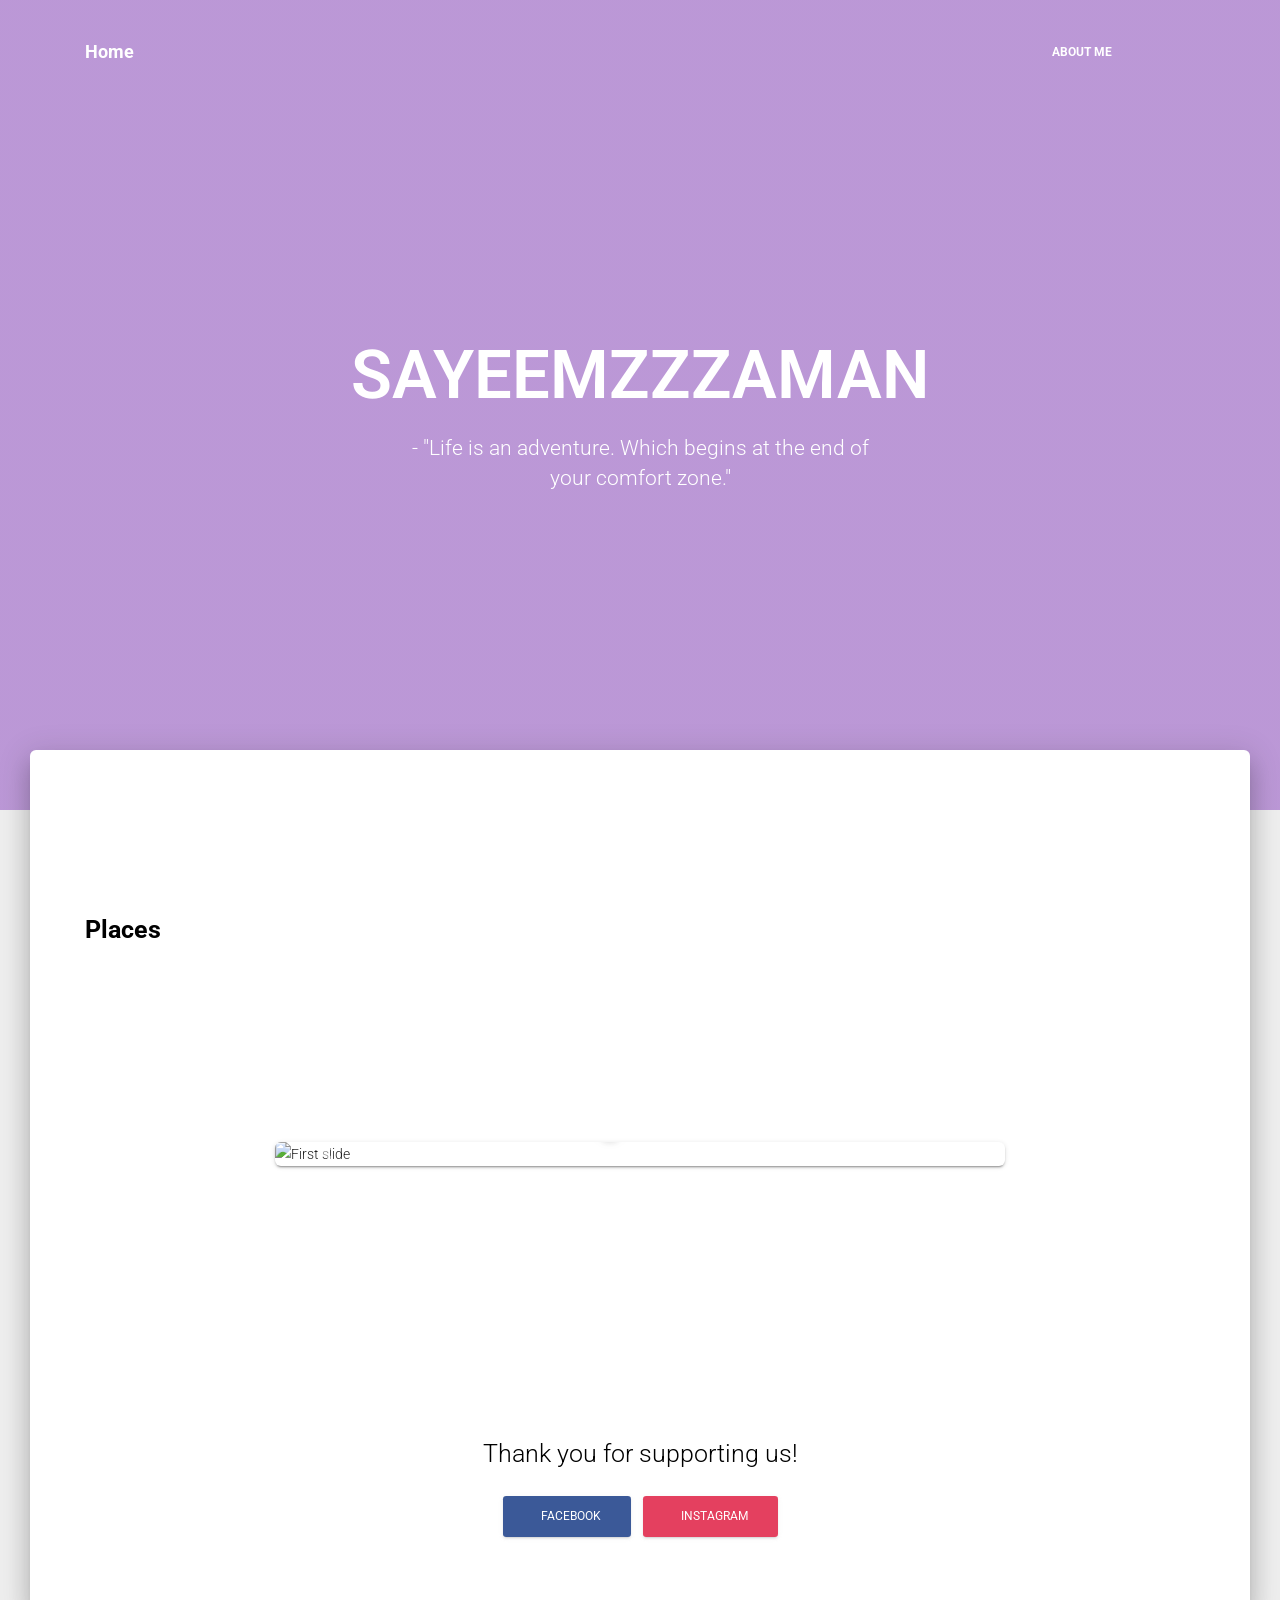
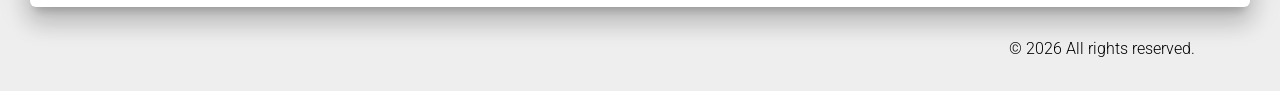
==== index.html @ ba079515 "Update index.html" ====
<!DOCTYPE html>
<html lang="en">

<head>
  <meta charset="utf-8" />
  <link rel="apple-touch-icon" sizes="76x76" href="./assets/img/apple-icon.png">
  <link rel="icon" type="image/png" href="./assets/img/favicon.png">
  <meta http-equiv="X-UA-Compatible" content="IE=edge,chrome=1" />
  <title>
    Home
  </title>
  <meta content='width=device-width, initial-scale=1.0, shrink-to-fit=no' name='viewport' />
  <!--     Fonts and icons     -->
  <link rel="stylesheet" type="text/css" href="https://fonts.googleapis.com/css?family=Roboto:300,400,500,700|Roboto+Slab:400,700|Material+Icons" />
  <link rel="stylesheet" href="https://maxcdn.bootstrapcdn.com/font-awesome/latest/css/font-awesome.min.css">
  <!-- CSS Files -->
  <link href="./assets/css/material-kit.css?v=2.0.7" rel="stylesheet" />
  
</head>

<body class="index-page sidebar-collapse">
  <nav class="navbar navbar-transparent navbar-color-on-scroll fixed-top navbar-expand-lg" color-on-scroll="100" id="sectionsNav">
    <div class="container">
      <div class="navbar-translate">
        <a class="navbar-brand" href="index.html">
          Home </a>
        <button class="navbar-toggler" type="button" data-toggle="collapse" aria-expanded="false" aria-label="Toggle navigation">
          <span class="sr-only">Toggle navigation</span>
          <span class="navbar-toggler-icon"></span>
          <span class="navbar-toggler-icon"></span>
          <span class="navbar-toggler-icon"></span>
        </button>
      </div>
      <div class="collapse navbar-collapse">
        <ul class="navbar-nav ml-auto">
         <!--  <li class="dropdown nav-item">
            <a href="#" class="dropdown-toggle nav-link" data-toggle="dropdown">
              <i class="material-icons">apps</i> Components
            </a>
            <div class="dropdown-menu dropdown-with-icons">
              <a href="./index.html" class="dropdown-item">
                <i class="material-icons">layers</i> All Components
              </a>
              <a href="https://demos.creative-tim.com/material-kit/docs/2.0/getting-started/introduction.html" class="dropdown-item">
                <i class="material-icons">content_paste</i> Documentation
              </a>
            </div>
          </li> -->
          <!-- <li class="nav-item">
            <a class="nav-link" href="javascript:void(0)" onclick="scrollToDownload()">
              <i class="material-icons">cloud_download</i> Download
            </a>
          </li> -->
          <li class="nav-item">
            <a class="nav-link" href="examples/profile-page.html" target="_blank">
              <b> About Me </b>
            </a>
          </li>
          <!-- <li class="nav-item">
            <a class="nav-link" rel="tooltip" title="" data-placement="bottom" href="https://twitter.com/CreativeTim" target="_blank" data-original-title="Follow us on Twitter" rel="nofollow">
              <i class="fa fa-twitter"></i>
            </a> -->
          </li>
          <li class="nav-item">
            <a class="nav-link" rel="tooltip" title="" data-placement="bottom" href="https://www.facebook.com/sayeem.zaman.0" target="_blank" data-original-title="Follow me on Facebook" rel="nofollow">
              <i class="fa fa-facebook-square"></i>
            </a>
          </li>
          <li class="nav-item">
            <a class="nav-link" rel="tooltip" title="" data-placement="bottom" href="https://www.instagram.com/sayeemzzzaman" target="_blank" data-original-title="Follow me on Instagram" rel="nofollow">
              <i class="fa fa-instagram"></i>
            </a>
          </li>
        </ul>
      </div>
    </div>
  </nav>
  <div class="page-header header-filter clear-filter purple-filter" data-parallax="true" style="background-image: url('https://i.ibb.co/y619dmL/019.jpg');">
    <div class="container">
      <div class="row">
        <div class="col-md-8 ml-auto mr-auto">
          <div class="brand">
            <h1>SAYEEMZZZAMAN</h1>
            <h3> - "Life is an adventure. Which begins at the end of your comfort zone."</h3>
          </div>
        </div>
      </div>
    </div>
  </div>
  <div class="main main-raised">
    <div class="section section-basic">
      <div class="container">
        <div class="title">
          
        </div>

                
        <div class="title">
          <h3><b>Places</b></h3>
        </div>
      </div>
    </div>
    <!--         carousel  -->
    <div class="section" id="carousel">
      <div class="container">
        <div class="row">
          <div class="col-md-8 mr-auto ml-auto">
            <!-- Carousel Card -->
            <div class="card card-raised card-carousel">
              <div id="carouselExampleIndicators" class="carousel slide" data-ride="carousel" data-interval="3000">
                <ol class="carousel-indicators">
                  <li data-target="#carouselExampleIndicators" data-slide-to="0" class="active"></li>
                  <li data-target="#carouselExampleIndicators" data-slide-to="1"></li>
                  <li data-target="#carouselExampleIndicators" data-slide-to="2"></li>
                </ol>
                <div class="carousel-inner">
                  <div class="carousel-item active">
                    <img class="d-block w-100" src="https://i.ibb.co/JF6pCpk/056.jpg" alt="First slide">
                    <div class="carousel-caption d-none d-md-block">
                      <h4>
                        <i class="material-icons">location_on</i>
                        Supreme Court, Bangladesh
                      </h4>
                    </div>
                  </div>
                  <div class="carousel-item">
                    <img class="d-block w-100" src="https://i.ibb.co/gF85cWD/037.jpg" alt="Second slide">
                    <div class="carousel-caption d-none d-md-block">
                      <h4>
                        <i class="material-icons">location_on</i>
                        Ramna Park, Bangladesh
                      </h4>
                    </div>
                  </div>
                  <div class="carousel-item">
                    <img class="d-block w-100" src="https://i.ibb.co/FB3Gm3C/006.jpg" alt="Third slide">
                    <div class="carousel-caption d-none d-md-block">
                      <h4>
                        <i class="material-icons">location_on</i>
                        Hatir Jheel, Bangladesh
                      </h4>
                    </div>
                  </div>
                </div>
                <a class="carousel-control-prev" href="#carouselExampleIndicators" role="button" data-slide="prev">
                  <i class="material-icons">keyboard_arrow_left</i>
                  <span class="sr-only">Previous</span>
                </a>
                <a class="carousel-control-next" href="#carouselExampleIndicators" role="button" data-slide="next">
                  <i class="material-icons">keyboard_arrow_right</i>
                  <span class="sr-only">Next</span>
                </a>
              </div>
            </div>
            <!-- End Carousel Card -->
          </div>
        </div>
      </div>
    </div>
    <!--         end carousel -->
    
    <div class="section section-download" id="downloadSection">
      
        <div class="sharing-area text-center">
          <div class="row justify-content-center">
            <h3>Thank you for supporting us!</h3>
          </div>
          <!-- <a id="twitter" class="btn btn-raised btn-twitter" href="https://twitter.com/CreativeTim" rel="nofollow">
            <i class="fa fa-twitter"></i>
            Tweet
          </a> -->
          <a id="facebook" class="btn btn-raised btn-facebook" href="https://www.facebook.com/sayeemzzzaman" rel="nofollow">
            <i class="fa fa-facebook-square"></i>
            Facebook
          </a>
          <a id="instagram" class="btn btn-raised btn-instagram" href="https://www.instagram.com/sayeemzzzaman" rel="nofollow">
            <i class="fa fa-instagram"></i>
            Instagram
          </a>
          <!-- a id="github" href="https://github.com/creativetimofficial/material-kit" target="_blank" class="btn btn-raised btn-github" rel="nofollow">
            <i class="fa fa-github"></i>
            Star
          </a> -->
        </div>
      </div>
    </div>
  </div>

  <footer class="footer" data-background-color="black">
    <div class="container">
      
      <div class="copyright float-right">
        &copy;
        <script>
          document.write(new Date().getFullYear())
        </script> All rights reserved.
      </div>
    </div>
  </footer>
  <!--   Core JS Files   -->
  <script src="./assets/js/core/jquery.min.js" type="text/javascript"></script>
  <script src="./assets/js/core/popper.min.js" type="text/javascript"></script>
  <script src="./assets/js/core/bootstrap-material-design.min.js" type="text/javascript"></script>
  <script src="./assets/js/plugins/moment.min.js"></script>
  <!--	Plugin for the Datepicker, full documentation here: https://github.com/Eonasdan/bootstrap-datetimepicker -->
  <script src="./assets/js/plugins/bootstrap-datetimepicker.js" type="text/javascript"></script>
  <!--  Plugin for the Sliders, full documentation here: http://refreshless.com/nouislider/ -->
  <script src="./assets/js/plugins/nouislider.min.js" type="text/javascript"></script>
  <!--  Google Maps Plugin    -->
  <!-- Control Center for Material Kit: parallax effects, scripts for the example pages etc -->
  <script src="./assets/js/material-kit.js?v=2.0.7" type="text/javascript"></script>
  <script>
    $(document).ready(function() {
      //init DateTimePickers
      materialKit.initFormExtendedDatetimepickers();

      // Sliders Init
      materialKit.initSliders();
    });


    function scrollToDownload() {
      if ($('.section-download').length != 0) {
        $("html, body").animate({
          scrollTop: $('.section-download').offset().top
        }, 1000);
      }
    }
  </script>
</body>

</html>
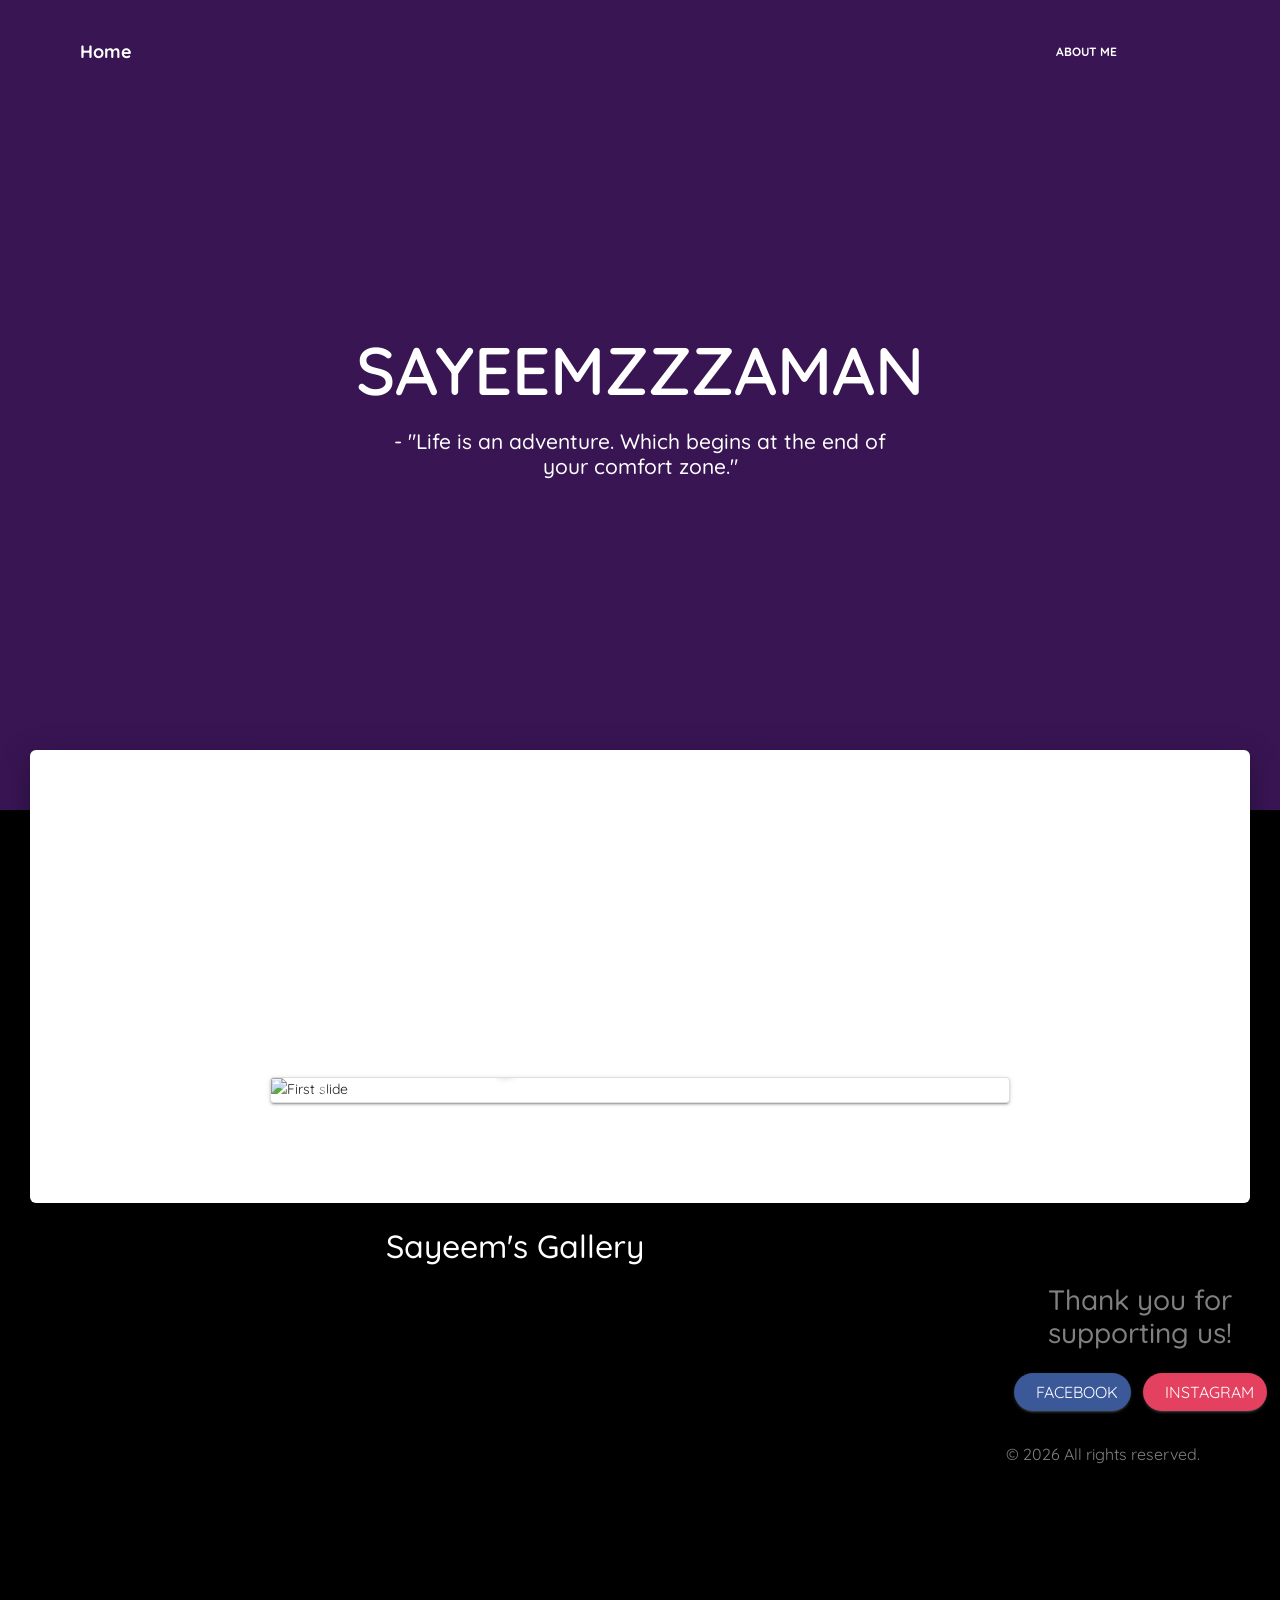
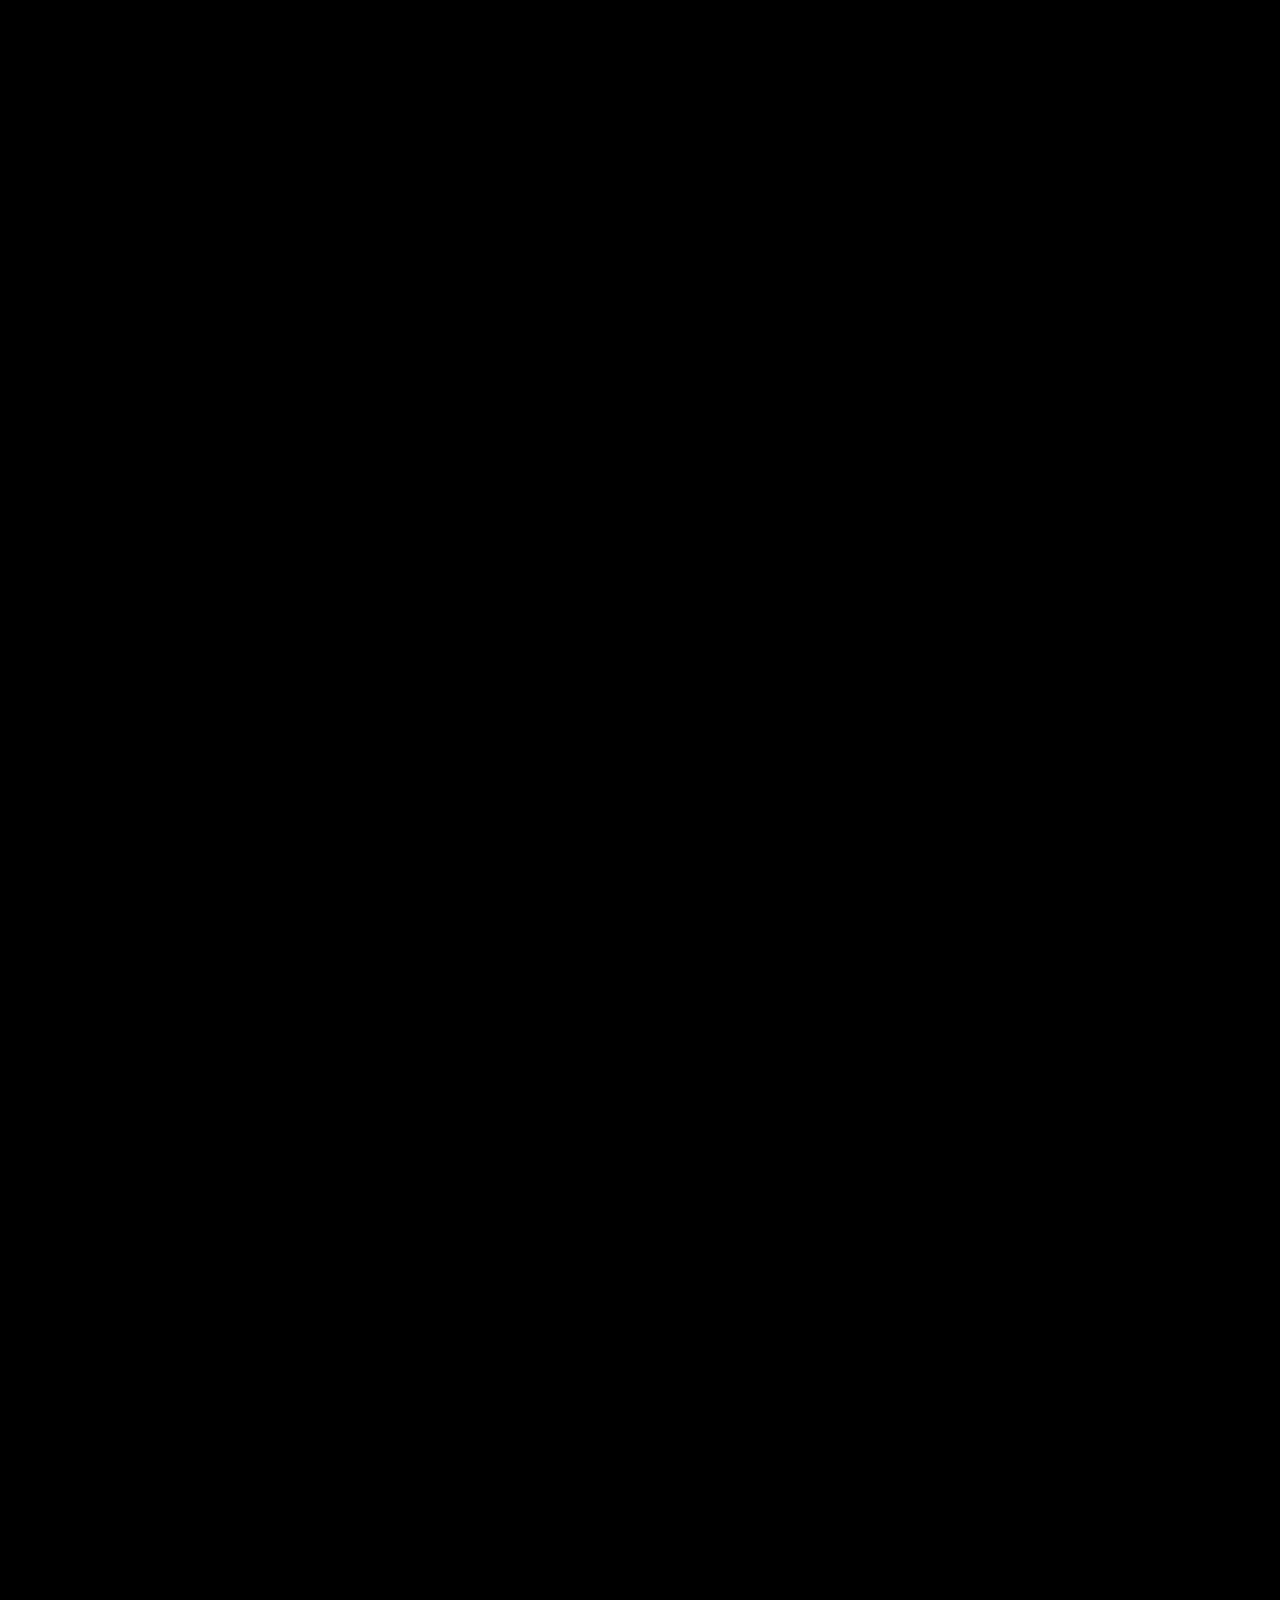
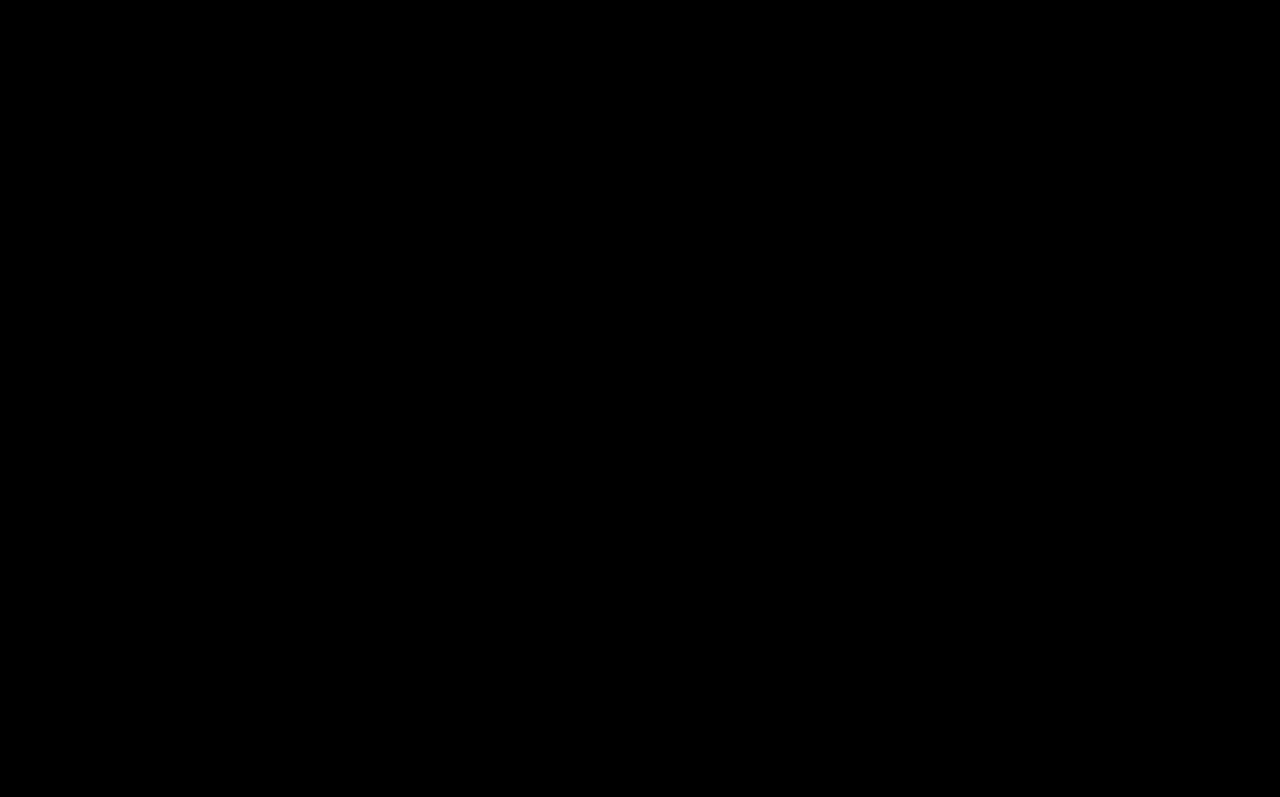
==== commit 84a4d222: "Sayeem's Gallery" ====
--- a/index.html
+++ b/index.html
@@ -16,6 +16,23 @@
   <link rel="stylesheet" href="https://maxcdn.bootstrapcdn.com/font-awesome/latest/css/font-awesome.min.css">
   <!-- CSS Files -->
   <link href="./assets/css/material-kit.css?v=2.0.7" rel="stylesheet" />
+  <link href="https://fonts.googleapis.com/css?family=Quicksand:300,400,500,700,900" rel="stylesheet">
+    <link rel="stylesheet" href="fonts/icomoon/style.css">
+
+    <link rel="stylesheet" href="css/bootstrap.min.css">
+    <link rel="stylesheet" href="css/magnific-popup.css">
+    <link rel="stylesheet" href="css/jquery-ui.css">
+    <link rel="stylesheet" href="css/owl.carousel.min.css">
+    <link rel="stylesheet" href="css/owl.theme.default.min.css">
+
+    <link rel="stylesheet" href="css/bootstrap-datepicker.css">
+
+    <link rel="stylesheet" href="fonts/flaticon/font/flaticon.css">
+
+    <link rel="stylesheet" href="css/aos.css">
+    <link rel="stylesheet" href="css/fancybox.min.css">
+
+    <link rel="stylesheet" href="css/style.css">
   
 </head>
 
@@ -95,12 +112,31 @@
           
         </div>
 
-                
-        <div class="title">
-          <h3><b>Places</b></h3>
-        </div>
       </div>
     </div>
+
+    
+
+  
+    
+
+
+          <!-- <div class="best" >
+
+            <a href="025.jpg">
+                <img class="best one" src="https://i.ibb.co/sbzQHrM/025.jpg" id="b1">
+            </a>
+                <img class="best two" src="https://i.ibb.co/Cn8xm8D/006.jpg" id="b2">
+                <img class="best one" src="https://i.ibb.co/NVsxfZY/022.jpg" id="b3">
+                <img class="best three" src="https://i.ibb.co/9Zf4VdP/102.jpg" id="b4">
+                <img class="best four" src="https://i.ibb.co/JF6pCpk/056.jpg" id="b5">
+                <img class="best five" src="https://i.ibb.co/P1JXhvL/057.jpg" id="b6">
+
+          </div> -->
+
+
+
+
     <!--         carousel  -->
     <div class="section" id="carousel">
       <div class="container">
@@ -113,28 +149,35 @@
                   <li data-target="#carouselExampleIndicators" data-slide-to="0" class="active"></li>
                   <li data-target="#carouselExampleIndicators" data-slide-to="1"></li>
                   <li data-target="#carouselExampleIndicators" data-slide-to="2"></li>
+                  <li data-target="#carouselExampleIndicators" data-slide-to="3"></li>
+                  <li data-target="#carouselExampleIndicators" data-slide-to="4"></li>
+                  <li data-target="#carouselExampleIndicators" data-slide-to="5"></li>
+                  <li data-target="#carouselExampleIndicators" data-slide-to="6"></li>
+                  <li data-target="#carouselExampleIndicators" data-slide-to="7"></li>
+                  <li data-target="#carouselExampleIndicators" data-slide-to="8"></li>
+                  <li data-target="#carouselExampleIndicators" data-slide-to="9"></li>
                 </ol>
                 <div class="carousel-inner">
                   <div class="carousel-item active">
-                    <img class="d-block w-100" src="https://i.ibb.co/JF6pCpk/056.jpg" alt="First slide">
-                    <div class="carousel-caption d-none d-md-block">
-                      <h4>
-                        <i class="material-icons">location_on</i>
-                        Supreme Court, Bangladesh
+                    <img class="d-block w-100" src="images/12.jpg" alt="First slide">
+                    <div class="carousel-caption d-none d-md-block">
+                      <h4>
+                        <i class="material-icons">location_on</i>
+                        Ramna Park, Bangladesh
                       </h4>
                     </div>
                   </div>
                   <div class="carousel-item">
-                    <img class="d-block w-100" src="https://i.ibb.co/gF85cWD/037.jpg" alt="Second slide">
-                    <div class="carousel-caption d-none d-md-block">
-                      <h4>
-                        <i class="material-icons">location_on</i>
-                        Ramna Park, Bangladesh
+                    <img class="d-block w-100" src="images/6.jpg" alt="Second slide">
+                    <div class="carousel-caption d-none d-md-block">
+                      <h4>
+                        <i class="material-icons">location_on</i>
+                        Supreme Court, Bangladesh
                       </h4>
                     </div>
                   </div>
                   <div class="carousel-item">
-                    <img class="d-block w-100" src="https://i.ibb.co/FB3Gm3C/006.jpg" alt="Third slide">
+                    <img class="d-block w-100" src="images/19.jpg" alt="Third slide">
                     <div class="carousel-caption d-none d-md-block">
                       <h4>
                         <i class="material-icons">location_on</i>
@@ -142,7 +185,64 @@
                       </h4>
                     </div>
                   </div>
+
+                  <div class="carousel-item">
+                    <img class="d-block w-100" src="images/20.jpg" alt="four slide">
+                    <div class="carousel-caption d-none d-md-block">
+                      <h4>
+                        <i class="material-icons">location_on</i>
+                        Bandarban, Bangladesh
+                      </h4>
+                    </div>
+                 </div>
+
+                    <div class="carousel-item">
+                    <img class="d-block w-100" src="images/21.jpg" alt="five slide">
+                      <div class="carousel-caption d-none d-md-block">
+                      <h4>
+                        <i class="material-icons">location_on</i>
+                        Murapara Manor House, Bangladesh
+                      </h4>
+                      </div>
+
+                    </div>
+
+                    <div class="carousel-item">
+                    <img class="d-block w-100" src="images/22.jpg" alt="six slide">
+                    <div class="carousel-caption d-none d-md-block">
+                      <h4>
+                        <i class="material-icons">location_on</i>
+                        Rupganj, Bangladesh
+                      </h4>
+                    </div>
+                    </div>
+
+                    <div class="carousel-item">
+                    <img class="d-block w-100" src="images/23.jpg" alt="seven slide">
+                    <div class="carousel-caption d-none d-md-block">
+                      <h4>
+                        <i class="material-icons">location_on</i>
+                        Amulia Model Town, Bangladesh
+                      </h4>
+                    </div>
+                  </div>
+
+                    <div class="carousel-item">
+                    <img class="d-block w-100" src="images/24.jpg" alt="eight slide">
+                    <div class="carousel-caption d-none d-md-block">
+                      
+                    </div>
+                  </div>
+
+                    <div class="carousel-item">
+                    <img class="d-block w-100" src="images/25.jpg" alt="nine slide">
+                    <div class="carousel-caption d-none d-md-block">
+                      
+                    </div>
+                  </div>
+
                 </div>
+
                 <a class="carousel-control-prev" href="#carouselExampleIndicators" role="button" data-slide="prev">
                   <i class="material-icons">keyboard_arrow_left</i>
                   <span class="sr-only">Previous</span>
@@ -158,9 +258,195 @@
         </div>
       </div>
     </div>
+
+      <main class="main-content">
+    <div class="container-fluid photos">
+
+      <div class="row pt-4 mb-5 text-center">
+        <div class="col-12">
+          <h2 class="text-white mb-4">Sayeem's Gallery</h2>
+        </div>
+      </div>
+
+      <div class="row align-items-stretch">
+        
+        <div class="col-6 col-md-6 col-lg-3" data-aos="fade-up">
+          <a href="images/1.jpg" class="d-block photo-item" data-fancybox="gallery">
+            <img src="images/1.jpg" alt="Image" class="img-fluid">
+            <div class="photo-text-more">
+              <span class="icon icon-search"></span>
+            </div>
+          </a>
+        </div>
+        <div class="col-6 col-md-6 col-lg-6" data-aos="fade-up" data-aos-delay="100">
+          <a href="images/2.jpg" class="d-block photo-item" data-fancybox="gallery">
+            <img src="images/2.jpg" alt="Image" class="img-fluid">
+            <div class="photo-text-more">
+              <span class="icon icon-search"></span>
+            </div>
+          </a>
+        </div>
+        <div class="col-6 col-md-6 col-lg-3" data-aos="fade-up" data-aos-delay="200">
+          <a href="images/3.jpg" class="d-block photo-item" data-fancybox="gallery">
+            <img src="images/3.jpg" alt="Image" class="img-fluid">
+            <div class="photo-text-more">
+              <span class="icon icon-search"></span>
+            </div>
+          </a>
+        </div>
+
+        <div class="col-6 col-md-6 col-lg-8" data-aos="fade-up">
+          <a href="images/4.jpg" class="d-block photo-item" data-fancybox="gallery">
+            <img src="images/4.jpg" alt="Image" class="img-fluid">
+            <div class="photo-text-more">
+              <span class="icon icon-search"></span>
+            </div>
+          </a>
+        </div>
+        <div class="col-6 col-md-6 col-lg-4" data-aos="fade-up" data-aos-delay="100">
+          <a href="images/5.jpg" class="d-block photo-item" data-fancybox="gallery">
+            <img src="images/5.jpg" alt="Image" class="img-fluid">
+            <div class="photo-text-more">
+              <span class="icon icon-search"></span>
+            </div>
+          </a>
+        </div>
+
+        <div class="col-6 col-md-6 col-lg-6" data-aos="fade-up">
+          <a href="images/6.jpg" class="d-block photo-item" data-fancybox="gallery">
+            <img src="images/6.jpg" alt="Image" class="img-fluid">
+            <div class="photo-text-more">
+              <span class="icon icon-search"></span>
+            </div>
+          </a>
+        </div>
+        <div class="col-6 col-md-6 col-lg-6" data-aos="fade-up" data-aos-delay="100">
+          <a href="images/7.jpg" class="d-block photo-item" data-fancybox="gallery">
+            <img src="images/7.jpg" alt="Image" class="img-fluid">
+            <div class="photo-text-more">
+              <span class="icon icon-search"></span>
+            </div>
+          </a>
+        </div>
+
+
+        <div class="col-6 col-md-6 col-lg-4" data-aos="fade-up">
+          <a href="images/8.jpg" class="d-block photo-item" data-fancybox="gallery">
+            <img src="images/8.jpg" alt="Image" class="img-fluid">
+            <div class="photo-text-more">
+              <span class="icon icon-search"></span>
+            </div>
+          </a>
+        </div>
+        <div class="col-6 col-md-6 col-lg-4" data-aos="fade-up" data-aos-delay="100">
+          <a href="images/9.jpg" class="d-block photo-item" data-fancybox="gallery">
+            <img src="images/9.jpg" alt="Image" class="img-fluid">
+            <div class="photo-text-more">
+              <span class="icon icon-search"></span>
+            </div>
+          </a>
+        </div>
+        <div class="col-6 col-md-6 col-lg-4" data-aos="fade-up" data-aos-delay="200">
+          <a href="images/10.jpg" class="d-block photo-item" data-fancybox="gallery">
+            <img src="images/10.jpg" alt="Image" class="img-fluid">
+            <div class="photo-text-more">
+              <span class="icon icon-search"></span>
+            </div>
+          </a>
+        </div>
+
+
+        <div class="col-6 col-md-6 col-lg-3" data-aos="fade-up">
+          <a href="images/11.jpg" class="d-block photo-item" data-fancybox="gallery">
+            <img src="images/11.jpg" alt="Image" class="img-fluid">
+            <div class="photo-text-more">
+              <span class="icon icon-search"></span>
+            </div>
+          </a>
+        </div>
+        <div class="col-6 col-md-6 col-lg-6" data-aos="fade-up" data-aos-delay="100">
+          <a href="images/12.jpg" class="d-block photo-item" data-fancybox="gallery">
+            <img src="images/12.jpg" alt="Image" class="img-fluid">
+            <div class="photo-text-more">
+              <span class="icon icon-search"></span>
+            </div>
+          </a>
+        </div>
+        <div class="col-6 col-md-6 col-lg-3" data-aos="fade-up" data-aos-delay="200">
+          <a href="images/13.jpg" class="d-block photo-item" data-fancybox="gallery">
+            <img src="images/13.jpg" alt="Image" class="img-fluid">
+            <div class="photo-text-more">
+              <span class="icon icon-search"></span>
+            </div>
+          </a>
+        </div>
+
+        <div class="col-6 col-md-6 col-lg-8" data-aos="fade-up">
+          <a href="images/14.jpg" class="d-block photo-item" data-fancybox="gallery">
+            <img src="images/14.jpg" alt="Image" class="img-fluid">
+            <div class="photo-text-more">
+              <span class="icon icon-search"></span>
+            </div>
+          </a>
+        </div>
+        <div class="col-6 col-md-6 col-lg-4" data-aos="fade-up" data-aos-delay="100">
+          <a href="images/15.jpg" class="d-block photo-item" data-fancybox="gallery">
+            <img src="images/15.jpg" alt="Image" class="img-fluid">
+            <div class="photo-text-more">
+              <span class="icon icon-search"></span>
+            </div>
+          </a>
+        </div>
+
+        <div class="col-6 col-md-6 col-lg-6" data-aos="fade-up">
+          <a href="images/16.jpg" class="d-block photo-item" data-fancybox="gallery">
+            <img src="images/16.jpg" alt="Image" class="img-fluid">
+            <div class="photo-text-more">
+              <span class="icon icon-search"></span>
+            </div>
+          </a>
+        </div>
+        <div class="col-6 col-md-6 col-lg-6" data-aos="fade-up" data-aos-delay="100">
+          <a href="images/17.jpg" class="d-block photo-item" data-fancybox="gallery">
+            <img src="images/17.jpg" alt="Image" class="img-fluid">
+            <div class="photo-text-more">
+              <span class="icon icon-search"></span>
+            </div>
+          </a>
+        </div>
+
+
+        <div class="col-6 col-md-6 col-lg-4" data-aos="fade-up">
+          <a href="images/18.jpg" class="d-block photo-item" data-fancybox="gallery">
+            <img src="images/18.jpg" alt="Image" class="img-fluid">
+            <div class="photo-text-more">
+              <span class="icon icon-search"></span>
+            </div>
+          </a>
+        </div>
+        <div class="col-6 col-md-6 col-lg-8" data-aos="fade-up" data-aos-delay="100">
+          <a href="images/19.jpg" class="d-block photo-item" data-fancybox="gallery">
+            <img src="images/19.jpg" alt="Image" class="img-fluid">
+            <div class="photo-text-more">
+              <span class="icon icon-search"></span>
+            </div>
+          </a>
+        </div>
+        
+
+      </div>
+
+
+      
+      </div>
+    </div>
+  </main>
+
+</div> <!-- .site-wrap -->
+
     <!--         end carousel -->
     
-    <div class="section section-download" id="downloadSection">
+    
       
         <div class="sharing-area text-center">
           <div class="row justify-content-center">
@@ -184,8 +470,11 @@
           </a> -->
         </div>
       </div>
-    </div>
+    
   </div>
+
+
+
 
   <footer class="footer" data-background-color="black">
     <div class="container">
@@ -199,6 +488,28 @@
     </div>
   </footer>
   <!--   Core JS Files   -->
+
+
+
+
+
+
+
+  <script src="js/jquery-3.3.1.min.js"></script>
+  <script src="js/jquery-migrate-3.0.1.min.js"></script>
+  <script src="js/jquery-ui.js"></script>
+  <script src="js/popper.min.js"></script>
+  <script src="js/bootstrap.min.js"></script>
+  <script src="js/owl.carousel.min.js"></script>
+  <script src="js/jquery.stellar.min.js"></script>
+  <script src="js/jquery.countdown.min.js"></script>
+  <script src="js/jquery.magnific-popup.min.js"></script>
+  <script src="js/bootstrap-datepicker.min.js"></script>
+  <script src="js/aos.js"></script>
+
+  <script src="js/jquery.fancybox.min.js"></script>
+
+  <script src="js/main.js"></script>
   <script src="./assets/js/core/jquery.min.js" type="text/javascript"></script>
   <script src="./assets/js/core/popper.min.js" type="text/javascript"></script>
   <script src="./assets/js/core/bootstrap-material-design.min.js" type="text/javascript"></script>
@@ -233,3 +544,8 @@
 </html>
 
 
+
+
+
+
+
--- a/assets/css/material-kit.css
+++ b/assets/css/material-kit.css
@@ -57,6 +57,8 @@
   text-align: left;
   background-color: #fafafa;
 }
+
+
 
 [tabindex="-1"]:focus {
   outline: 0 !important;
@@ -12025,6 +12027,9 @@
 
 .sharing-area {
   margin-top: 80px;
+  
+  
+
 }
 
 .sharing-area .btn {
@@ -19080,4 +19085,19 @@
   }
 }
 
-/*# sourceMappingURL=kit-free.css.map */+
+
+
+
+
+
+
+
+
+
+
+
+
+
+
+
--- a/fonts/icomoon/style.css
+++ b/fonts/icomoon/style.css
@@ -0,0 +1,4919 @@
+@font-face {
+  font-family: 'icomoon';
+  src:  url('fonts/icomoon.eot?10si43');
+  src:  url('fonts/icomoon.eot?10si43#iefix') format('embedded-opentype'),
+    url('fonts/icomoon.ttf?10si43') format('truetype'),
+    url('fonts/icomoon.woff?10si43') format('woff'),
+    url('fonts/icomoon.svg?10si43#icomoon') format('svg');
+  font-weight: normal;
+  font-style: normal;
+}
+
+[class^="icon-"], [class*=" icon-"] {
+  /* use !important to prevent issues with browser extensions that change fonts */
+  font-family: 'icomoon' !important;
+  speak: none;
+  font-style: normal;
+  font-weight: normal;
+  font-variant: normal;
+  text-transform: none;
+  line-height: 1;
+
+  /* Better Font Rendering =========== */
+  -webkit-font-smoothing: antialiased;
+  -moz-osx-font-smoothing: grayscale;
+}
+
+.icon-asterisk:before {
+  content: "\f069";
+}
+.icon-plus:before {
+  content: "\f067";
+}
+.icon-question:before {
+  content: "\f128";
+}
+.icon-minus:before {
+  content: "\f068";
+}
+.icon-glass:before {
+  content: "\f000";
+}
+.icon-music:before {
+  content: "\f001";
+}
+.icon-search:before {
+  content: "\f002";
+}
+.icon-envelope-o:before {
+  content: "\f003";
+}
+.icon-heart:before {
+  content: "\f004";
+}
+.icon-star:before {
+  content: "\f005";
+}
+.icon-star-o:before {
+  content: "\f006";
+}
+.icon-user:before {
+  content: "\f007";
+}
+.icon-film:before {
+  content: "\f008";
+}
+.icon-th-large:before {
+  content: "\f009";
+}
+.icon-th:before {
+  content: "\f00a";
+}
+.icon-th-list:before {
+  content: "\f00b";
+}
+.icon-check:before {
+  content: "\f00c";
+}
+.icon-close:before {
+  content: "\f00d";
+}
+.icon-remove:before {
+  content: "\f00d";
+}
+.icon-times:before {
+  content: "\f00d";
+}
+.icon-search-plus:before {
+  content: "\f00e";
+}
+.icon-search-minus:before {
+  content: "\f010";
+}
+.icon-power-off:before {
+  content: "\f011";
+}
+.icon-signal:before {
+  content: "\f012";
+}
+.icon-cog:before {
+  content: "\f013";
+}
+.icon-gear:before {
+  content: "\f013";
+}
+.icon-trash-o:before {
+  content: "\f014";
+}
+.icon-home:before {
+  content: "\f015";
+}
+.icon-file-o:before {
+  content: "\f016";
+}
+.icon-clock-o:before {
+  content: "\f017";
+}
+.icon-road:before {
+  content: "\f018";
+}
+.icon-download:before {
+  content: "\f019";
+}
+.icon-arrow-circle-o-down:before {
+  content: "\f01a";
+}
+.icon-arrow-circle-o-up:before {
+  content: "\f01b";
+}
+.icon-inbox:before {
+  content: "\f01c";
+}
+.icon-play-circle-o:before {
+  content: "\f01d";
+}
+.icon-repeat:before {
+  content: "\f01e";
+}
+.icon-rotate-right:before {
+  content: "\f01e";
+}
+.icon-refresh:before {
+  content: "\f021";
+}
+.icon-list-alt:before {
+  content: "\f022";
+}
+.icon-lock:before {
+  content: "\f023";
+}
+.icon-flag:before {
+  content: "\f024";
+}
+.icon-headphones:before {
+  content: "\f025";
+}
+.icon-volume-off:before {
+  content: "\f026";
+}
+.icon-volume-down:before {
+  content: "\f027";
+}
+.icon-volume-up:before {
+  content: "\f028";
+}
+.icon-qrcode:before {
+  content: "\f029";
+}
+.icon-barcode:before {
+  content: "\f02a";
+}
+.icon-tag:before {
+  content: "\f02b";
+}
+.icon-tags:before {
+  content: "\f02c";
+}
+.icon-book:before {
+  content: "\f02d";
+}
+.icon-bookmark:before {
+  content: "\f02e";
+}
+.icon-print:before {
+  content: "\f02f";
+}
+.icon-camera:before {
+  content: "\f030";
+}
+.icon-font:before {
+  content: "\f031";
+}
+.icon-bold:before {
+  content: "\f032";
+}
+.icon-italic:before {
+  content: "\f033";
+}
+.icon-text-height:before {
+  content: "\f034";
+}
+.icon-text-width:before {
+  content: "\f035";
+}
+.icon-align-left:before {
+  content: "\f036";
+}
+.icon-align-center:before {
+  content: "\f037";
+}
+.icon-align-right:before {
+  content: "\f038";
+}
+.icon-align-justify:before {
+  content: "\f039";
+}
+.icon-list:before {
+  content: "\f03a";
+}
+.icon-dedent:before {
+  content: "\f03b";
+}
+.icon-outdent:before {
+  content: "\f03b";
+}
+.icon-indent:before {
+  content: "\f03c";
+}
+.icon-video-camera:before {
+  content: "\f03d";
+}
+.icon-image:before {
+  content: "\f03e";
+}
+.icon-photo:before {
+  content: "\f03e";
+}
+.icon-picture-o:before {
+  content: "\f03e";
+}
+.icon-pencil:before {
+  content: "\f040";
+}
+.icon-map-marker:before {
+  content: "\f041";
+}
+.icon-adjust:before {
+  content: "\f042";
+}
+.icon-tint:before {
+  content: "\f043";
+}
+.icon-edit:before {
+  content: "\f044";
+}
+.icon-pencil-square-o:before {
+  content: "\f044";
+}
+.icon-share-square-o:before {
+  content: "\f045";
+}
+.icon-check-square-o:before {
+  content: "\f046";
+}
+.icon-arrows:before {
+  content: "\f047";
+}
+.icon-step-backward:before {
+  content: "\f048";
+}
+.icon-fast-backward:before {
+  content: "\f049";
+}
+.icon-backward:before {
+  content: "\f04a";
+}
+.icon-play:before {
+  content: "\f04b";
+}
+.icon-pause:before {
+  content: "\f04c";
+}
+.icon-stop:before {
+  content: "\f04d";
+}
+.icon-forward:before {
+  content: "\f04e";
+}
+.icon-fast-forward:before {
+  content: "\f050";
+}
+.icon-step-forward:before {
+  content: "\f051";
+}
+.icon-eject:before {
+  content: "\f052";
+}
+.icon-chevron-left:before {
+  content: "\f053";
+}
+.icon-chevron-right:before {
+  content: "\f054";
+}
+.icon-plus-circle:before {
+  content: "\f055";
+}
+.icon-minus-circle:before {
+  content: "\f056";
+}
+.icon-times-circle:before {
+  content: "\f057";
+}
+.icon-check-circle:before {
+  content: "\f058";
+}
+.icon-question-circle:before {
+  content: "\f059";
+}
+.icon-info-circle:before {
+  content: "\f05a";
+}
+.icon-crosshairs:before {
+  content: "\f05b";
+}
+.icon-times-circle-o:before {
+  content: "\f05c";
+}
+.icon-check-circle-o:before {
+  content: "\f05d";
+}
+.icon-ban:before {
+  content: "\f05e";
+}
+.icon-arrow-left:before {
+  content: "\f060";
+}
+.icon-arrow-right:before {
+  content: "\f061";
+}
+.icon-arrow-up:before {
+  content: "\f062";
+}
+.icon-arrow-down:before {
+  content: "\f063";
+}
+.icon-mail-forward:before {
+  content: "\f064";
+}
+.icon-share:before {
+  content: "\f064";
+}
+.icon-expand:before {
+  content: "\f065";
+}
+.icon-compress:before {
+  content: "\f066";
+}
+.icon-exclamation-circle:before {
+  content: "\f06a";
+}
+.icon-gift:before {
+  content: "\f06b";
+}
+.icon-leaf:before {
+  content: "\f06c";
+}
+.icon-fire:before {
+  content: "\f06d";
+}
+.icon-eye:before {
+  content: "\f06e";
+}
+.icon-eye-slash:before {
+  content: "\f070";
+}
+.icon-exclamation-triangle:before {
+  content: "\f071";
+}
+.icon-warning:before {
+  content: "\f071";
+}
+.icon-plane:before {
+  content: "\f072";
+}
+.icon-calendar:before {
+  content: "\f073";
+}
+.icon-random:before {
+  content: "\f074";
+}
+.icon-comment:before {
+  content: "\f075";
+}
+.icon-magnet:before {
+  content: "\f076";
+}
+.icon-chevron-up:before {
+  content: "\f077";
+}
+.icon-chevron-down:before {
+  content: "\f078";
+}
+.icon-retweet:before {
+  content: "\f079";
+}
+.icon-shopping-cart:before {
+  content: "\f07a";
+}
+.icon-folder:before {
+  content: "\f07b";
+}
+.icon-folder-open:before {
+  content: "\f07c";
+}
+.icon-arrows-v:before {
+  content: "\f07d";
+}
+.icon-arrows-h:before {
+  content: "\f07e";
+}
+.icon-bar-chart:before {
+  content: "\f080";
+}
+.icon-bar-chart-o:before {
+  content: "\f080";
+}
+.icon-twitter-square:before {
+  content: "\f081";
+}
+.icon-facebook-square:before {
+  content: "\f082";
+}
+.icon-camera-retro:before {
+  content: "\f083";
+}
+.icon-key:before {
+  content: "\f084";
+}
+.icon-cogs:before {
+  content: "\f085";
+}
+.icon-gears:before {
+  content: "\f085";
+}
+.icon-comments:before {
+  content: "\f086";
+}
+.icon-thumbs-o-up:before {
+  content: "\f087";
+}
+.icon-thumbs-o-down:before {
+  content: "\f088";
+}
+.icon-star-half:before {
+  content: "\f089";
+}
+.icon-heart-o:before {
+  content: "\f08a";
+}
+.icon-sign-out:before {
+  content: "\f08b";
+}
+.icon-linkedin-square:before {
+  content: "\f08c";
+}
+.icon-thumb-tack:before {
+  content: "\f08d";
+}
+.icon-external-link:before {
+  content: "\f08e";
+}
+.icon-sign-in:before {
+  content: "\f090";
+}
+.icon-trophy:before {
+  content: "\f091";
+}
+.icon-github-square:before {
+  content: "\f092";
+}
+.icon-upload:before {
+  content: "\f093";
+}
+.icon-lemon-o:before {
+  content: "\f094";
+}
+.icon-phone:before {
+  content: "\f095";
+}
+.icon-square-o:before {
+  content: "\f096";
+}
+.icon-bookmark-o:before {
+  content: "\f097";
+}
+.icon-phone-square:before {
+  content: "\f098";
+}
+.icon-twitter:before {
+  content: "\f099";
+}
+.icon-facebook:before {
+  content: "\f09a";
+}
+.icon-facebook-f:before {
+  content: "\f09a";
+}
+.icon-github:before {
+  content: "\f09b";
+}
+.icon-unlock:before {
+  content: "\f09c";
+}
+.icon-credit-card:before {
+  content: "\f09d";
+}
+.icon-feed:before {
+  content: "\f09e";
+}
+.icon-rss:before {
+  content: "\f09e";
+}
+.icon-hdd-o:before {
+  content: "\f0a0";
+}
+.icon-bullhorn:before {
+  content: "\f0a1";
+}
+.icon-bell-o:before {
+  content: "\f0a2";
+}
+.icon-certificate:before {
+  content: "\f0a3";
+}
+.icon-hand-o-right:before {
+  content: "\f0a4";
+}
+.icon-hand-o-left:before {
+  content: "\f0a5";
+}
+.icon-hand-o-up:before {
+  content: "\f0a6";
+}
+.icon-hand-o-down:before {
+  content: "\f0a7";
+}
+.icon-arrow-circle-left:before {
+  content: "\f0a8";
+}
+.icon-arrow-circle-right:before {
+  content: "\f0a9";
+}
+.icon-arrow-circle-up:before {
+  content: "\f0aa";
+}
+.icon-arrow-circle-down:before {
+  content: "\f0ab";
+}
+.icon-globe:before {
+  content: "\f0ac";
+}
+.icon-wrench:before {
+  content: "\f0ad";
+}
+.icon-tasks:before {
+  content: "\f0ae";
+}
+.icon-filter:before {
+  content: "\f0b0";
+}
+.icon-briefcase:before {
+  content: "\f0b1";
+}
+.icon-arrows-alt:before {
+  content: "\f0b2";
+}
+.icon-group:before {
+  content: "\f0c0";
+}
+.icon-users:before {
+  content: "\f0c0";
+}
+.icon-chain:before {
+  content: "\f0c1";
+}
+.icon-link:before {
+  content: "\f0c1";
+}
+.icon-cloud:before {
+  content: "\f0c2";
+}
+.icon-flask:before {
+  content: "\f0c3";
+}
+.icon-cut:before {
+  content: "\f0c4";
+}
+.icon-scissors:before {
+  content: "\f0c4";
+}
+.icon-copy:before {
+  content: "\f0c5";
+}
+.icon-files-o:before {
+  content: "\f0c5";
+}
+.icon-paperclip:before {
+  content: "\f0c6";
+}
+.icon-floppy-o:before {
+  content: "\f0c7";
+}
+.icon-save:before {
+  content: "\f0c7";
+}
+.icon-square:before {
+  content: "\f0c8";
+}
+.icon-bars:before {
+  content: "\f0c9";
+}
+.icon-navicon:before {
+  content: "\f0c9";
+}
+.icon-reorder:before {
+  content: "\f0c9";
+}
+.icon-list-ul:before {
+  content: "\f0ca";
+}
+.icon-list-ol:before {
+  content: "\f0cb";
+}
+.icon-strikethrough:before {
+  content: "\f0cc";
+}
+.icon-underline:before {
+  content: "\f0cd";
+}
+.icon-table:before {
+  content: "\f0ce";
+}
+.icon-magic:before {
+  content: "\f0d0";
+}
+.icon-truck:before {
+  content: "\f0d1";
+}
+.icon-pinterest:before {
+  content: "\f0d2";
+}
+.icon-pinterest-square:before {
+  content: "\f0d3";
+}
+.icon-google-plus-square:before {
+  content: "\f0d4";
+}
+.icon-google-plus:before {
+  content: "\f0d5";
+}
+.icon-money:before {
+  content: "\f0d6";
+}
+.icon-caret-down:before {
+  content: "\f0d7";
+}
+.icon-caret-up:before {
+  content: "\f0d8";
+}
+.icon-caret-left:before {
+  content: "\f0d9";
+}
+.icon-caret-right:before {
+  content: "\f0da";
+}
+.icon-columns:before {
+  content: "\f0db";
+}
+.icon-sort:before {
+  content: "\f0dc";
+}
+.icon-unsorted:before {
+  content: "\f0dc";
+}
+.icon-sort-desc:before {
+  content: "\f0dd";
+}
+.icon-sort-down:before {
+  content: "\f0dd";
+}
+.icon-sort-asc:before {
+  content: "\f0de";
+}
+.icon-sort-up:before {
+  content: "\f0de";
+}
+.icon-envelope:before {
+  content: "\f0e0";
+}
+.icon-linkedin:before {
+  content: "\f0e1";
+}
+.icon-rotate-left:before {
+  content: "\f0e2";
+}
+.icon-undo:before {
+  content: "\f0e2";
+}
+.icon-gavel:before {
+  content: "\f0e3";
+}
+.icon-legal:before {
+  content: "\f0e3";
+}
+.icon-dashboard:before {
+  content: "\f0e4";
+}
+.icon-tachometer:before {
+  content: "\f0e4";
+}
+.icon-comment-o:before {
+  content: "\f0e5";
+}
+.icon-comments-o:before {
+  content: "\f0e6";
+}
+.icon-bolt:before {
+  content: "\f0e7";
+}
+.icon-flash:before {
+  content: "\f0e7";
+}
+.icon-sitemap:before {
+  content: "\f0e8";
+}
+.icon-umbrella:before {
+  content: "\f0e9";
+}
+.icon-clipboard:before {
+  content: "\f0ea";
+}
+.icon-paste:before {
+  content: "\f0ea";
+}
+.icon-lightbulb-o:before {
+  content: "\f0eb";
+}
+.icon-exchange:before {
+  content: "\f0ec";
+}
+.icon-cloud-download:before {
+  content: "\f0ed";
+}
+.icon-cloud-upload:before {
+  content: "\f0ee";
+}
+.icon-user-md:before {
+  content: "\f0f0";
+}
+.icon-stethoscope:before {
+  content: "\f0f1";
+}
+.icon-suitcase:before {
+  content: "\f0f2";
+}
+.icon-bell:before {
+  content: "\f0f3";
+}
+.icon-coffee:before {
+  content: "\f0f4";
+}
+.icon-cutlery:before {
+  content: "\f0f5";
+}
+.icon-file-text-o:before {
+  content: "\f0f6";
+}
+.icon-building-o:before {
+  content: "\f0f7";
+}
+.icon-hospital-o:before {
+  content: "\f0f8";
+}
+.icon-ambulance:before {
+  content: "\f0f9";
+}
+.icon-medkit:before {
+  content: "\f0fa";
+}
+.icon-fighter-jet:before {
+  content: "\f0fb";
+}
+.icon-beer:before {
+  content: "\f0fc";
+}
+.icon-h-square:before {
+  content: "\f0fd";
+}
+.icon-plus-square:before {
+  content: "\f0fe";
+}
+.icon-angle-double-left:before {
+  content: "\f100";
+}
+.icon-angle-double-right:before {
+  content: "\f101";
+}
+.icon-angle-double-up:before {
+  content: "\f102";
+}
+.icon-angle-double-down:before {
+  content: "\f103";
+}
+.icon-angle-left:before {
+  content: "\f104";
+}
+.icon-angle-right:before {
+  content: "\f105";
+}
+.icon-angle-up:before {
+  content: "\f106";
+}
+.icon-angle-down:before {
+  content: "\f107";
+}
+.icon-desktop:before {
+  content: "\f108";
+}
+.icon-laptop:before {
+  content: "\f109";
+}
+.icon-tablet:before {
+  content: "\f10a";
+}
+.icon-mobile:before {
+  content: "\f10b";
+}
+.icon-mobile-phone:before {
+  content: "\f10b";
+}
+.icon-circle-o:before {
+  content: "\f10c";
+}
+.icon-quote-left:before {
+  content: "\f10d";
+}
+.icon-quote-right:before {
+  content: "\f10e";
+}
+.icon-spinner:before {
+  content: "\f110";
+}
+.icon-circle:before {
+  content: "\f111";
+}
+.icon-mail-reply:before {
+  content: "\f112";
+}
+.icon-reply:before {
+  content: "\f112";
+}
+.icon-github-alt:before {
+  content: "\f113";
+}
+.icon-folder-o:before {
+  content: "\f114";
+}
+.icon-folder-open-o:before {
+  content: "\f115";
+}
+.icon-smile-o:before {
+  content: "\f118";
+}
+.icon-frown-o:before {
+  content: "\f119";
+}
+.icon-meh-o:before {
+  content: "\f11a";
+}
+.icon-gamepad:before {
+  content: "\f11b";
+}
+.icon-keyboard-o:before {
+  content: "\f11c";
+}
+.icon-flag-o:before {
+  content: "\f11d";
+}
+.icon-flag-checkered:before {
+  content: "\f11e";
+}
+.icon-terminal:before {
+  content: "\f120";
+}
+.icon-code:before {
+  content: "\f121";
+}
+.icon-mail-reply-all:before {
+  content: "\f122";
+}
+.icon-reply-all:before {
+  content: "\f122";
+}
+.icon-star-half-empty:before {
+  content: "\f123";
+}
+.icon-star-half-full:before {
+  content: "\f123";
+}
+.icon-star-half-o:before {
+  content: "\f123";
+}
+.icon-location-arrow:before {
+  content: "\f124";
+}
+.icon-crop:before {
+  content: "\f125";
+}
+.icon-code-fork:before {
+  content: "\f126";
+}
+.icon-chain-broken:before {
+  content: "\f127";
+}
+.icon-unlink:before {
+  content: "\f127";
+}
+.icon-info:before {
+  content: "\f129";
+}
+.icon-exclamation:before {
+  content: "\f12a";
+}
+.icon-superscript:before {
+  content: "\f12b";
+}
+.icon-subscript:before {
+  content: "\f12c";
+}
+.icon-eraser:before {
+  content: "\f12d";
+}
+.icon-puzzle-piece:before {
+  content: "\f12e";
+}
+.icon-microphone:before {
+  content: "\f130";
+}
+.icon-microphone-slash:before {
+  content: "\f131";
+}
+.icon-shield:before {
+  content: "\f132";
+}
+.icon-calendar-o:before {
+  content: "\f133";
+}
+.icon-fire-extinguisher:before {
+  content: "\f134";
+}
+.icon-rocket:before {
+  content: "\f135";
+}
+.icon-maxcdn:before {
+  content: "\f136";
+}
+.icon-chevron-circle-left:before {
+  content: "\f137";
+}
+.icon-chevron-circle-right:before {
+  content: "\f138";
+}
+.icon-chevron-circle-up:before {
+  content: "\f139";
+}
+.icon-chevron-circle-down:before {
+  content: "\f13a";
+}
+.icon-html5:before {
+  content: "\f13b";
+}
+.icon-css3:before {
+  content: "\f13c";
+}
+.icon-anchor:before {
+  content: "\f13d";
+}
+.icon-unlock-alt:before {
+  content: "\f13e";
+}
+.icon-bullseye:before {
+  content: "\f140";
+}
+.icon-ellipsis-h:before {
+  content: "\f141";
+}
+.icon-ellipsis-v:before {
+  content: "\f142";
+}
+.icon-rss-square:before {
+  content: "\f143";
+}
+.icon-play-circle:before {
+  content: "\f144";
+}
+.icon-ticket:before {
+  content: "\f145";
+}
+.icon-minus-square:before {
+  content: "\f146";
+}
+.icon-minus-square-o:before {
+  content: "\f147";
+}
+.icon-level-up:before {
+  content: "\f148";
+}
+.icon-level-down:before {
+  content: "\f149";
+}
+.icon-check-square:before {
+  content: "\f14a";
+}
+.icon-pencil-square:before {
+  content: "\f14b";
+}
+.icon-external-link-square:before {
+  content: "\f14c";
+}
+.icon-share-square:before {
+  content: "\f14d";
+}
+.icon-compass:before {
+  content: "\f14e";
+}
+.icon-caret-square-o-down:before {
+  content: "\f150";
+}
+.icon-toggle-down:before {
+  content: "\f150";
+}
+.icon-caret-square-o-up:before {
+  content: "\f151";
+}
+.icon-toggle-up:before {
+  content: "\f151";
+}
+.icon-caret-square-o-right:before {
+  content: "\f152";
+}
+.icon-toggle-right:before {
+  content: "\f152";
+}
+.icon-eur:before {
+  content: "\f153";
+}
+.icon-euro:before {
+  content: "\f153";
+}
+.icon-gbp:before {
+  content: "\f154";
+}
+.icon-dollar:before {
+  content: "\f155";
+}
+.icon-usd:before {
+  content: "\f155";
+}
+.icon-inr:before {
+  content: "\f156";
+}
+.icon-rupee:before {
+  content: "\f156";
+}
+.icon-cny:before {
+  content: "\f157";
+}
+.icon-jpy:before {
+  content: "\f157";
+}
+.icon-rmb:before {
+  content: "\f157";
+}
+.icon-yen:before {
+  content: "\f157";
+}
+.icon-rouble:before {
+  content: "\f158";
+}
+.icon-rub:before {
+  content: "\f158";
+}
+.icon-ruble:before {
+  content: "\f158";
+}
+.icon-krw:before {
+  content: "\f159";
+}
+.icon-won:before {
+  content: "\f159";
+}
+.icon-bitcoin:before {
+  content: "\f15a";
+}
+.icon-btc:before {
+  content: "\f15a";
+}
+.icon-file:before {
+  content: "\f15b";
+}
+.icon-file-text:before {
+  content: "\f15c";
+}
+.icon-sort-alpha-asc:before {
+  content: "\f15d";
+}
+.icon-sort-alpha-desc:before {
+  content: "\f15e";
+}
+.icon-sort-amount-asc:before {
+  content: "\f160";
+}
+.icon-sort-amount-desc:before {
+  content: "\f161";
+}
+.icon-sort-numeric-asc:before {
+  content: "\f162";
+}
+.icon-sort-numeric-desc:before {
+  content: "\f163";
+}
+.icon-thumbs-up:before {
+  content: "\f164";
+}
+.icon-thumbs-down:before {
+  content: "\f165";
+}
+.icon-youtube-square:before {
+  content: "\f166";
+}
+.icon-youtube:before {
+  content: "\f167";
+}
+.icon-xing:before {
+  content: "\f168";
+}
+.icon-xing-square:before {
+  content: "\f169";
+}
+.icon-youtube-play:before {
+  content: "\f16a";
+}
+.icon-dropbox:before {
+  content: "\f16b";
+}
+.icon-stack-overflow:before {
+  content: "\f16c";
+}
+.icon-instagram:before {
+  content: "\f16d";
+}
+.icon-flickr:before {
+  content: "\f16e";
+}
+.icon-adn:before {
+  content: "\f170";
+}
+.icon-bitbucket:before {
+  content: "\f171";
+}
+.icon-bitbucket-square:before {
+  content: "\f172";
+}
+.icon-tumblr:before {
+  content: "\f173";
+}
+.icon-tumblr-square:before {
+  content: "\f174";
+}
+.icon-long-arrow-down:before {
+  content: "\f175";
+}
+.icon-long-arrow-up:before {
+  content: "\f176";
+}
+.icon-long-arrow-left:before {
+  content: "\f177";
+}
+.icon-long-arrow-right:before {
+  content: "\f178";
+}
+.icon-apple:before {
+  content: "\f179";
+}
+.icon-windows:before {
+  content: "\f17a";
+}
+.icon-android:before {
+  content: "\f17b";
+}
+.icon-linux:before {
+  content: "\f17c";
+}
+.icon-dribbble:before {
+  content: "\f17d";
+}
+.icon-skype:before {
+  content: "\f17e";
+}
+.icon-foursquare:before {
+  content: "\f180";
+}
+.icon-trello:before {
+  content: "\f181";
+}
+.icon-female:before {
+  content: "\f182";
+}
+.icon-male:before {
+  content: "\f183";
+}
+.icon-gittip:before {
+  content: "\f184";
+}
+.icon-gratipay:before {
+  content: "\f184";
+}
+.icon-sun-o:before {
+  content: "\f185";
+}
+.icon-moon-o:before {
+  content: "\f186";
+}
+.icon-archive:before {
+  content: "\f187";
+}
+.icon-bug:before {
+  content: "\f188";
+}
+.icon-vk:before {
+  content: "\f189";
+}
+.icon-weibo:before {
+  content: "\f18a";
+}
+.icon-renren:before {
+  content: "\f18b";
+}
+.icon-pagelines:before {
+  content: "\f18c";
+}
+.icon-stack-exchange:before {
+  content: "\f18d";
+}
+.icon-arrow-circle-o-right:before {
+  content: "\f18e";
+}
+.icon-arrow-circle-o-left:before {
+  content: "\f190";
+}
+.icon-caret-square-o-left:before {
+  content: "\f191";
+}
+.icon-toggle-left:before {
+  content: "\f191";
+}
+.icon-dot-circle-o:before {
+  content: "\f192";
+}
+.icon-wheelchair:before {
+  content: "\f193";
+}
+.icon-vimeo-square:before {
+  content: "\f194";
+}
+.icon-try:before {
+  content: "\f195";
+}
+.icon-turkish-lira:before {
+  content: "\f195";
+}
+.icon-plus-square-o:before {
+  content: "\f196";
+}
+.icon-space-shuttle:before {
+  content: "\f197";
+}
+.icon-slack:before {
+  content: "\f198";
+}
+.icon-envelope-square:before {
+  content: "\f199";
+}
+.icon-wordpress:before {
+  content: "\f19a";
+}
+.icon-openid:before {
+  content: "\f19b";
+}
+.icon-bank:before {
+  content: "\f19c";
+}
+.icon-institution:before {
+  content: "\f19c";
+}
+.icon-university:before {
+  content: "\f19c";
+}
+.icon-graduation-cap:before {
+  content: "\f19d";
+}
+.icon-mortar-board:before {
+  content: "\f19d";
+}
+.icon-yahoo:before {
+  content: "\f19e";
+}
+.icon-google:before {
+  content: "\f1a0";
+}
+.icon-reddit:before {
+  content: "\f1a1";
+}
+.icon-reddit-square:before {
+  content: "\f1a2";
+}
+.icon-stumbleupon-circle:before {
+  content: "\f1a3";
+}
+.icon-stumbleupon:before {
+  content: "\f1a4";
+}
+.icon-delicious:before {
+  content: "\f1a5";
+}
+.icon-digg:before {
+  content: "\f1a6";
+}
+.icon-pied-piper-pp:before {
+  content: "\f1a7";
+}
+.icon-pied-piper-alt:before {
+  content: "\f1a8";
+}
+.icon-drupal:before {
+  content: "\f1a9";
+}
+.icon-joomla:before {
+  content: "\f1aa";
+}
+.icon-language:before {
+  content: "\f1ab";
+}
+.icon-fax:before {
+  content: "\f1ac";
+}
+.icon-building:before {
+  content: "\f1ad";
+}
+.icon-child:before {
+  content: "\f1ae";
+}
+.icon-paw:before {
+  content: "\f1b0";
+}
+.icon-spoon:before {
+  content: "\f1b1";
+}
+.icon-cube:before {
+  content: "\f1b2";
+}
+.icon-cubes:before {
+  content: "\f1b3";
+}
+.icon-behance:before {
+  content: "\f1b4";
+}
+.icon-behance-square:before {
+  content: "\f1b5";
+}
+.icon-steam:before {
+  content: "\f1b6";
+}
+.icon-steam-square:before {
+  content: "\f1b7";
+}
+.icon-recycle:before {
+  content: "\f1b8";
+}
+.icon-automobile:before {
+  content: "\f1b9";
+}
+.icon-car:before {
+  content: "\f1b9";
+}
+.icon-cab:before {
+  content: "\f1ba";
+}
+.icon-taxi:before {
+  content: "\f1ba";
+}
+.icon-tree:before {
+  content: "\f1bb";
+}
+.icon-spotify:before {
+  content: "\f1bc";
+}
+.icon-deviantart:before {
+  content: "\f1bd";
+}
+.icon-soundcloud:before {
+  content: "\f1be";
+}
+.icon-database:before {
+  content: "\f1c0";
+}
+.icon-file-pdf-o:before {
+  content: "\f1c1";
+}
+.icon-file-word-o:before {
+  content: "\f1c2";
+}
+.icon-file-excel-o:before {
+  content: "\f1c3";
+}
+.icon-file-powerpoint-o:before {
+  content: "\f1c4";
+}
+.icon-file-image-o:before {
+  content: "\f1c5";
+}
+.icon-file-photo-o:before {
+  content: "\f1c5";
+}
+.icon-file-picture-o:before {
+  content: "\f1c5";
+}
+.icon-file-archive-o:before {
+  content: "\f1c6";
+}
+.icon-file-zip-o:before {
+  content: "\f1c6";
+}
+.icon-file-audio-o:before {
+  content: "\f1c7";
+}
+.icon-file-sound-o:before {
+  content: "\f1c7";
+}
+.icon-file-movie-o:before {
+  content: "\f1c8";
+}
+.icon-file-video-o:before {
+  content: "\f1c8";
+}
+.icon-file-code-o:before {
+  content: "\f1c9";
+}
+.icon-vine:before {
+  content: "\f1ca";
+}
+.icon-codepen:before {
+  content: "\f1cb";
+}
+.icon-jsfiddle:before {
+  content: "\f1cc";
+}
+.icon-life-bouy:before {
+  content: "\f1cd";
+}
+.icon-life-buoy:before {
+  content: "\f1cd";
+}
+.icon-life-ring:before {
+  content: "\f1cd";
+}
+.icon-life-saver:before {
+  content: "\f1cd";
+}
+.icon-support:before {
+  content: "\f1cd";
+}
+.icon-circle-o-notch:before {
+  content: "\f1ce";
+}
+.icon-ra:before {
+  content: "\f1d0";
+}
+.icon-rebel:before {
+  content: "\f1d0";
+}
+.icon-resistance:before {
+  content: "\f1d0";
+}
+.icon-empire:before {
+  content: "\f1d1";
+}
+.icon-ge:before {
+  content: "\f1d1";
+}
+.icon-git-square:before {
+  content: "\f1d2";
+}
+.icon-git:before {
+  content: "\f1d3";
+}
+.icon-hacker-news:before {
+  content: "\f1d4";
+}
+.icon-y-combinator-square:before {
+  content: "\f1d4";
+}
+.icon-yc-square:before {
+  content: "\f1d4";
+}
+.icon-tencent-weibo:before {
+  content: "\f1d5";
+}
+.icon-qq:before {
+  content: "\f1d6";
+}
+.icon-wechat:before {
+  content: "\f1d7";
+}
+.icon-weixin:before {
+  content: "\f1d7";
+}
+.icon-paper-plane:before {
+  content: "\f1d8";
+}
+.icon-send:before {
+  content: "\f1d8";
+}
+.icon-paper-plane-o:before {
+  content: "\f1d9";
+}
+.icon-send-o:before {
+  content: "\f1d9";
+}
+.icon-history:before {
+  content: "\f1da";
+}
+.icon-circle-thin:before {
+  content: "\f1db";
+}
+.icon-header:before {
+  content: "\f1dc";
+}
+.icon-paragraph:before {
+  content: "\f1dd";
+}
+.icon-sliders:before {
+  content: "\f1de";
+}
+.icon-share-alt:before {
+  content: "\f1e0";
+}
+.icon-share-alt-square:before {
+  content: "\f1e1";
+}
+.icon-bomb:before {
+  content: "\f1e2";
+}
+.icon-futbol-o:before {
+  content: "\f1e3";
+}
+.icon-soccer-ball-o:before {
+  content: "\f1e3";
+}
+.icon-tty:before {
+  content: "\f1e4";
+}
+.icon-binoculars:before {
+  content: "\f1e5";
+}
+.icon-plug:before {
+  content: "\f1e6";
+}
+.icon-slideshare:before {
+  content: "\f1e7";
+}
+.icon-twitch:before {
+  content: "\f1e8";
+}
+.icon-yelp:before {
+  content: "\f1e9";
+}
+.icon-newspaper-o:before {
+  content: "\f1ea";
+}
+.icon-wifi:before {
+  content: "\f1eb";
+}
+.icon-calculator:before {
+  content: "\f1ec";
+}
+.icon-paypal:before {
+  content: "\f1ed";
+}
+.icon-google-wallet:before {
+  content: "\f1ee";
+}
+.icon-cc-visa:before {
+  content: "\f1f0";
+}
+.icon-cc-mastercard:before {
+  content: "\f1f1";
+}
+.icon-cc-discover:before {
+  content: "\f1f2";
+}
+.icon-cc-amex:before {
+  content: "\f1f3";
+}
+.icon-cc-paypal:before {
+  content: "\f1f4";
+}
+.icon-cc-stripe:before {
+  content: "\f1f5";
+}
+.icon-bell-slash:before {
+  content: "\f1f6";
+}
+.icon-bell-slash-o:before {
+  content: "\f1f7";
+}
+.icon-trash:before {
+  content: "\f1f8";
+}
+.icon-copyright:before {
+  content: "\f1f9";
+}
+.icon-at:before {
+  content: "\f1fa";
+}
+.icon-eyedropper:before {
+  content: "\f1fb";
+}
+.icon-paint-brush:before {
+  content: "\f1fc";
+}
+.icon-birthday-cake:before {
+  content: "\f1fd";
+}
+.icon-area-chart:before {
+  content: "\f1fe";
+}
+.icon-pie-chart:before {
+  content: "\f200";
+}
+.icon-line-chart:before {
+  content: "\f201";
+}
+.icon-lastfm:before {
+  content: "\f202";
+}
+.icon-lastfm-square:before {
+  content: "\f203";
+}
+.icon-toggle-off:before {
+  content: "\f204";
+}
+.icon-toggle-on:before {
+  content: "\f205";
+}
+.icon-bicycle:before {
+  content: "\f206";
+}
+.icon-bus:before {
+  content: "\f207";
+}
+.icon-ioxhost:before {
+  content: "\f208";
+}
+.icon-angellist:before {
+  content: "\f209";
+}
+.icon-cc:before {
+  content: "\f20a";
+}
+.icon-ils:before {
+  content: "\f20b";
+}
+.icon-shekel:before {
+  content: "\f20b";
+}
+.icon-sheqel:before {
+  content: "\f20b";
+}
+.icon-meanpath:before {
+  content: "\f20c";
+}
+.icon-buysellads:before {
+  content: "\f20d";
+}
+.icon-connectdevelop:before {
+  content: "\f20e";
+}
+.icon-dashcube:before {
+  content: "\f210";
+}
+.icon-forumbee:before {
+  content: "\f211";
+}
+.icon-leanpub:before {
+  content: "\f212";
+}
+.icon-sellsy:before {
+  content: "\f213";
+}
+.icon-shirtsinbulk:before {
+  content: "\f214";
+}
+.icon-simplybuilt:before {
+  content: "\f215";
+}
+.icon-skyatlas:before {
+  content: "\f216";
+}
+.icon-cart-plus:before {
+  content: "\f217";
+}
+.icon-cart-arrow-down:before {
+  content: "\f218";
+}
+.icon-diamond:before {
+  content: "\f219";
+}
+.icon-ship:before {
+  content: "\f21a";
+}
+.icon-user-secret:before {
+  content: "\f21b";
+}
+.icon-motorcycle:before {
+  content: "\f21c";
+}
+.icon-street-view:before {
+  content: "\f21d";
+}
+.icon-heartbeat:before {
+  content: "\f21e";
+}
+.icon-venus:before {
+  content: "\f221";
+}
+.icon-mars:before {
+  content: "\f222";
+}
+.icon-mercury:before {
+  content: "\f223";
+}
+.icon-intersex:before {
+  content: "\f224";
+}
+.icon-transgender:before {
+  content: "\f224";
+}
+.icon-transgender-alt:before {
+  content: "\f225";
+}
+.icon-venus-double:before {
+  content: "\f226";
+}
+.icon-mars-double:before {
+  content: "\f227";
+}
+.icon-venus-mars:before {
+  content: "\f228";
+}
+.icon-mars-stroke:before {
+  content: "\f229";
+}
+.icon-mars-stroke-v:before {
+  content: "\f22a";
+}
+.icon-mars-stroke-h:before {
+  content: "\f22b";
+}
+.icon-neuter:before {
+  content: "\f22c";
+}
+.icon-genderless:before {
+  content: "\f22d";
+}
+.icon-facebook-official:before {
+  content: "\f230";
+}
+.icon-pinterest-p:before {
+  content: "\f231";
+}
+.icon-whatsapp:before {
+  content: "\f232";
+}
+.icon-server:before {
+  content: "\f233";
+}
+.icon-user-plus:before {
+  content: "\f234";
+}
+.icon-user-times:before {
+  content: "\f235";
+}
+.icon-bed:before {
+  content: "\f236";
+}
+.icon-hotel:before {
+  content: "\f236";
+}
+.icon-viacoin:before {
+  content: "\f237";
+}
+.icon-train:before {
+  content: "\f238";
+}
+.icon-subway:before {
+  content: "\f239";
+}
+.icon-medium:before {
+  content: "\f23a";
+}
+.icon-y-combinator:before {
+  content: "\f23b";
+}
+.icon-yc:before {
+  content: "\f23b";
+}
+.icon-optin-monster:before {
+  content: "\f23c";
+}
+.icon-opencart:before {
+  content: "\f23d";
+}
+.icon-expeditedssl:before {
+  content: "\f23e";
+}
+.icon-battery:before {
+  content: "\f240";
+}
+.icon-battery-4:before {
+  content: "\f240";
+}
+.icon-battery-full:before {
+  content: "\f240";
+}
+.icon-battery-3:before {
+  content: "\f241";
+}
+.icon-battery-three-quarters:before {
+  content: "\f241";
+}
+.icon-battery-2:before {
+  content: "\f242";
+}
+.icon-battery-half:before {
+  content: "\f242";
+}
+.icon-battery-1:before {
+  content: "\f243";
+}
+.icon-battery-quarter:before {
+  content: "\f243";
+}
+.icon-battery-0:before {
+  content: "\f244";
+}
+.icon-battery-empty:before {
+  content: "\f244";
+}
+.icon-mouse-pointer:before {
+  content: "\f245";
+}
+.icon-i-cursor:before {
+  content: "\f246";
+}
+.icon-object-group:before {
+  content: "\f247";
+}
+.icon-object-ungroup:before {
+  content: "\f248";
+}
+.icon-sticky-note:before {
+  content: "\f249";
+}
+.icon-sticky-note-o:before {
+  content: "\f24a";
+}
+.icon-cc-jcb:before {
+  content: "\f24b";
+}
+.icon-cc-diners-club:before {
+  content: "\f24c";
+}
+.icon-clone:before {
+  content: "\f24d";
+}
+.icon-balance-scale:before {
+  content: "\f24e";
+}
+.icon-hourglass-o:before {
+  content: "\f250";
+}
+.icon-hourglass-1:before {
+  content: "\f251";
+}
+.icon-hourglass-start:before {
+  content: "\f251";
+}
+.icon-hourglass-2:before {
+  content: "\f252";
+}
+.icon-hourglass-half:before {
+  content: "\f252";
+}
+.icon-hourglass-3:before {
+  content: "\f253";
+}
+.icon-hourglass-end:before {
+  content: "\f253";
+}
+.icon-hourglass:before {
+  content: "\f254";
+}
+.icon-hand-grab-o:before {
+  content: "\f255";
+}
+.icon-hand-rock-o:before {
+  content: "\f255";
+}
+.icon-hand-paper-o:before {
+  content: "\f256";
+}
+.icon-hand-stop-o:before {
+  content: "\f256";
+}
+.icon-hand-scissors-o:before {
+  content: "\f257";
+}
+.icon-hand-lizard-o:before {
+  content: "\f258";
+}
+.icon-hand-spock-o:before {
+  content: "\f259";
+}
+.icon-hand-pointer-o:before {
+  content: "\f25a";
+}
+.icon-hand-peace-o:before {
+  content: "\f25b";
+}
+.icon-trademark:before {
+  content: "\f25c";
+}
+.icon-registered:before {
+  content: "\f25d";
+}
+.icon-creative-commons:before {
+  content: "\f25e";
+}
+.icon-gg:before {
+  content: "\f260";
+}
+.icon-gg-circle:before {
+  content: "\f261";
+}
+.icon-tripadvisor:before {
+  content: "\f262";
+}
+.icon-odnoklassniki:before {
+  content: "\f263";
+}
+.icon-odnoklassniki-square:before {
+  content: "\f264";
+}
+.icon-get-pocket:before {
+  content: "\f265";
+}
+.icon-wikipedia-w:before {
+  content: "\f266";
+}
+.icon-safari:before {
+  content: "\f267";
+}
+.icon-chrome:before {
+  content: "\f268";
+}
+.icon-firefox:before {
+  content: "\f269";
+}
+.icon-opera:before {
+  content: "\f26a";
+}
+.icon-internet-explorer:before {
+  content: "\f26b";
+}
+.icon-television:before {
+  content: "\f26c";
+}
+.icon-tv:before {
+  content: "\f26c";
+}
+.icon-contao:before {
+  content: "\f26d";
+}
+.icon-500px:before {
+  content: "\f26e";
+}
+.icon-amazon:before {
+  content: "\f270";
+}
+.icon-calendar-plus-o:before {
+  content: "\f271";
+}
+.icon-calendar-minus-o:before {
+  content: "\f272";
+}
+.icon-calendar-times-o:before {
+  content: "\f273";
+}
+.icon-calendar-check-o:before {
+  content: "\f274";
+}
+.icon-industry:before {
+  content: "\f275";
+}
+.icon-map-pin:before {
+  content: "\f276";
+}
+.icon-map-signs:before {
+  content: "\f277";
+}
+.icon-map-o:before {
+  content: "\f278";
+}
+.icon-map:before {
+  content: "\f279";
+}
+.icon-commenting:before {
+  content: "\f27a";
+}
+.icon-commenting-o:before {
+  content: "\f27b";
+}
+.icon-houzz:before {
+  content: "\f27c";
+}
+.icon-vimeo:before {
+  content: "\f27d";
+}
+.icon-black-tie:before {
+  content: "\f27e";
+}
+.icon-fonticons:before {
+  content: "\f280";
+}
+.icon-reddit-alien:before {
+  content: "\f281";
+}
+.icon-edge:before {
+  content: "\f282";
+}
+.icon-credit-card-alt:before {
+  content: "\f283";
+}
+.icon-codiepie:before {
+  content: "\f284";
+}
+.icon-modx:before {
+  content: "\f285";
+}
+.icon-fort-awesome:before {
+  content: "\f286";
+}
+.icon-usb:before {
+  content: "\f287";
+}
+.icon-product-hunt:before {
+  content: "\f288";
+}
+.icon-mixcloud:before {
+  content: "\f289";
+}
+.icon-scribd:before {
+  content: "\f28a";
+}
+.icon-pause-circle:before {
+  content: "\f28b";
+}
+.icon-pause-circle-o:before {
+  content: "\f28c";
+}
+.icon-stop-circle:before {
+  content: "\f28d";
+}
+.icon-stop-circle-o:before {
+  content: "\f28e";
+}
+.icon-shopping-bag:before {
+  content: "\f290";
+}
+.icon-shopping-basket:before {
+  content: "\f291";
+}
+.icon-hashtag:before {
+  content: "\f292";
+}
+.icon-bluetooth:before {
+  content: "\f293";
+}
+.icon-bluetooth-b:before {
+  content: "\f294";
+}
+.icon-percent:before {
+  content: "\f295";
+}
+.icon-gitlab:before {
+  content: "\f296";
+}
+.icon-wpbeginner:before {
+  content: "\f297";
+}
+.icon-wpforms:before {
+  content: "\f298";
+}
+.icon-envira:before {
+  content: "\f299";
+}
+.icon-universal-access:before {
+  content: "\f29a";
+}
+.icon-wheelchair-alt:before {
+  content: "\f29b";
+}
+.icon-question-circle-o:before {
+  content: "\f29c";
+}
+.icon-blind:before {
+  content: "\f29d";
+}
+.icon-audio-description:before {
+  content: "\f29e";
+}
+.icon-volume-control-phone:before {
+  content: "\f2a0";
+}
+.icon-braille:before {
+  content: "\f2a1";
+}
+.icon-assistive-listening-systems:before {
+  content: "\f2a2";
+}
+.icon-american-sign-language-interpreting:before {
+  content: "\f2a3";
+}
+.icon-asl-interpreting:before {
+  content: "\f2a3";
+}
+.icon-deaf:before {
+  content: "\f2a4";
+}
+.icon-deafness:before {
+  content: "\f2a4";
+}
+.icon-hard-of-hearing:before {
+  content: "\f2a4";
+}
+.icon-glide:before {
+  content: "\f2a5";
+}
+.icon-glide-g:before {
+  content: "\f2a6";
+}
+.icon-sign-language:before {
+  content: "\f2a7";
+}
+.icon-signing:before {
+  content: "\f2a7";
+}
+.icon-low-vision:before {
+  content: "\f2a8";
+}
+.icon-viadeo:before {
+  content: "\f2a9";
+}
+.icon-viadeo-square:before {
+  content: "\f2aa";
+}
+.icon-snapchat:before {
+  content: "\f2ab";
+}
+.icon-snapchat-ghost:before {
+  content: "\f2ac";
+}
+.icon-snapchat-square:before {
+  content: "\f2ad";
+}
+.icon-pied-piper:before {
+  content: "\f2ae";
+}
+.icon-first-order:before {
+  content: "\f2b0";
+}
+.icon-yoast:before {
+  content: "\f2b1";
+}
+.icon-themeisle:before {
+  content: "\f2b2";
+}
+.icon-google-plus-circle:before {
+  content: "\f2b3";
+}
+.icon-google-plus-official:before {
+  content: "\f2b3";
+}
+.icon-fa:before {
+  content: "\f2b4";
+}
+.icon-font-awesome:before {
+  content: "\f2b4";
+}
+.icon-handshake-o:before {
+  content: "\f2b5";
+}
+.icon-envelope-open:before {
+  content: "\f2b6";
+}
+.icon-envelope-open-o:before {
+  content: "\f2b7";
+}
+.icon-linode:before {
+  content: "\f2b8";
+}
+.icon-address-book:before {
+  content: "\f2b9";
+}
+.icon-address-book-o:before {
+  content: "\f2ba";
+}
+.icon-address-card:before {
+  content: "\f2bb";
+}
+.icon-vcard:before {
+  content: "\f2bb";
+}
+.icon-address-card-o:before {
+  content: "\f2bc";
+}
+.icon-vcard-o:before {
+  content: "\f2bc";
+}
+.icon-user-circle:before {
+  content: "\f2bd";
+}
+.icon-user-circle-o:before {
+  content: "\f2be";
+}
+.icon-user-o:before {
+  content: "\f2c0";
+}
+.icon-id-badge:before {
+  content: "\f2c1";
+}
+.icon-drivers-license:before {
+  content: "\f2c2";
+}
+.icon-id-card:before {
+  content: "\f2c2";
+}
+.icon-drivers-license-o:before {
+  content: "\f2c3";
+}
+.icon-id-card-o:before {
+  content: "\f2c3";
+}
+.icon-quora:before {
+  content: "\f2c4";
+}
+.icon-free-code-camp:before {
+  content: "\f2c5";
+}
+.icon-telegram:before {
+  content: "\f2c6";
+}
+.icon-thermometer:before {
+  content: "\f2c7";
+}
+.icon-thermometer-4:before {
+  content: "\f2c7";
+}
+.icon-thermometer-full:before {
+  content: "\f2c7";
+}
+.icon-thermometer-3:before {
+  content: "\f2c8";
+}
+.icon-thermometer-three-quarters:before {
+  content: "\f2c8";
+}
+.icon-thermometer-2:before {
+  content: "\f2c9";
+}
+.icon-thermometer-half:before {
+  content: "\f2c9";
+}
+.icon-thermometer-1:before {
+  content: "\f2ca";
+}
+.icon-thermometer-quarter:before {
+  content: "\f2ca";
+}
+.icon-thermometer-0:before {
+  content: "\f2cb";
+}
+.icon-thermometer-empty:before {
+  content: "\f2cb";
+}
+.icon-shower:before {
+  content: "\f2cc";
+}
+.icon-bath:before {
+  content: "\f2cd";
+}
+.icon-bathtub:before {
+  content: "\f2cd";
+}
+.icon-s15:before {
+  content: "\f2cd";
+}
+.icon-podcast:before {
+  content: "\f2ce";
+}
+.icon-window-maximize:before {
+  content: "\f2d0";
+}
+.icon-window-minimize:before {
+  content: "\f2d1";
+}
+.icon-window-restore:before {
+  content: "\f2d2";
+}
+.icon-times-rectangle:before {
+  content: "\f2d3";
+}
+.icon-window-close:before {
+  content: "\f2d3";
+}
+.icon-times-rectangle-o:before {
+  content: "\f2d4";
+}
+.icon-window-close-o:before {
+  content: "\f2d4";
+}
+.icon-bandcamp:before {
+  content: "\f2d5";
+}
+.icon-grav:before {
+  content: "\f2d6";
+}
+.icon-etsy:before {
+  content: "\f2d7";
+}
+.icon-imdb:before {
+  content: "\f2d8";
+}
+.icon-ravelry:before {
+  content: "\f2d9";
+}
+.icon-eercast:before {
+  content: "\f2da";
+}
+.icon-microchip:before {
+  content: "\f2db";
+}
+.icon-snowflake-o:before {
+  content: "\f2dc";
+}
+.icon-superpowers:before {
+  content: "\f2dd";
+}
+.icon-wpexplorer:before {
+  content: "\f2de";
+}
+.icon-meetup:before {
+  content: "\f2e0";
+}
+.icon-3d_rotation:before {
+  content: "\e84d";
+}
+.icon-ac_unit:before {
+  content: "\eb3b";
+}
+.icon-alarm:before {
+  content: "\e855";
+}
+.icon-access_alarms:before {
+  content: "\e191";
+}
+.icon-schedule:before {
+  content: "\e8b5";
+}
+.icon-accessibility:before {
+  content: "\e84e";
+}
+.icon-accessible:before {
+  content: "\e914";
+}
+.icon-account_balance:before {
+  content: "\e84f";
+}
+.icon-account_balance_wallet:before {
+  content: "\e850";
+}
+.icon-account_box:before {
+  content: "\e851";
+}
+.icon-account_circle:before {
+  content: "\e853";
+}
+.icon-adb:before {
+  content: "\e60e";
+}
+.icon-add:before {
+  content: "\e145";
+}
+.icon-add_a_photo:before {
+  content: "\e439";
+}
+.icon-alarm_add:before {
+  content: "\e856";
+}
+.icon-add_alert:before {
+  content: "\e003";
+}
+.icon-add_box:before {
+  content: "\e146";
+}
+.icon-add_circle:before {
+  content: "\e147";
+}
+.icon-control_point:before {
+  content: "\e3ba";
+}
+.icon-add_location:before {
+  content: "\e567";
+}
+.icon-add_shopping_cart:before {
+  content: "\e854";
+}
+.icon-queue:before {
+  content: "\e03c";
+}
+.icon-add_to_queue:before {
+  content: "\e05c";
+}
+.icon-adjust2:before {
+  content: "\e39e";
+}
+.icon-airline_seat_flat:before {
+  content: "\e630";
+}
+.icon-airline_seat_flat_angled:before {
+  content: "\e631";
+}
+.icon-airline_seat_individual_suite:before {
+  content: "\e632";
+}
+.icon-airline_seat_legroom_extra:before {
+  content: "\e633";
+}
+.icon-airline_seat_legroom_normal:before {
+  content: "\e634";
+}
+.icon-airline_seat_legroom_reduced:before {
+  content: "\e635";
+}
+.icon-airline_seat_recline_extra:before {
+  content: "\e636";
+}
+.icon-airline_seat_recline_normal:before {
+  content: "\e637";
+}
+.icon-flight:before {
+  content: "\e539";
+}
+.icon-airplanemode_inactive:before {
+  content: "\e194";
+}
+.icon-airplay:before {
+  content: "\e055";
+}
+.icon-airport_shuttle:before {
+  content: "\eb3c";
+}
+.icon-alarm_off:before {
+  content: "\e857";
+}
+.icon-alarm_on:before {
+  content: "\e858";
+}
+.icon-album:before {
+  content: "\e019";
+}
+.icon-all_inclusive:before {
+  content: "\eb3d";
+}
+.icon-all_out:before {
+  content: "\e90b";
+}
+.icon-android2:before {
+  content: "\e859";
+}
+.icon-announcement:before {
+  content: "\e85a";
+}
+.icon-apps:before {
+  content: "\e5c3";
+}
+.icon-archive2:before {
+  content: "\e149";
+}
+.icon-arrow_back:before {
+  content: "\e5c4";
+}
+.icon-arrow_downward:before {
+  content: "\e5db";
+}
+.icon-arrow_drop_down:before {
+  content: "\e5c5";
+}
+.icon-arrow_drop_down_circle:before {
+  content: "\e5c6";
+}
+.icon-arrow_drop_up:before {
+  content: "\e5c7";
+}
+.icon-arrow_forward:before {
+  content: "\e5c8";
+}
+.icon-arrow_upward:before {
+  content: "\e5d8";
+}
+.icon-art_track:before {
+  content: "\e060";
+}
+.icon-aspect_ratio:before {
+  content: "\e85b";
+}
+.icon-poll:before {
+  content: "\e801";
+}
+.icon-assignment:before {
+  content: "\e85d";
+}
+.icon-assignment_ind:before {
+  content: "\e85e";
+}
+.icon-assignment_late:before {
+  content: "\e85f";
+}
+.icon-assignment_return:before {
+  content: "\e860";
+}
+.icon-assignment_returned:before {
+  content: "\e861";
+}
+.icon-assignment_turned_in:before {
+  content: "\e862";
+}
+.icon-assistant:before {
+  content: "\e39f";
+}
+.icon-flag2:before {
+  content: "\e153";
+}
+.icon-attach_file:before {
+  content: "\e226";
+}
+.icon-attach_money:before {
+  content: "\e227";
+}
+.icon-attachment:before {
+  content: "\e2bc";
+}
+.icon-audiotrack:before {
+  content: "\e3a1";
+}
+.icon-autorenew:before {
+  content: "\e863";
+}
+.icon-av_timer:before {
+  content: "\e01b";
+}
+.icon-backspace:before {
+  content: "\e14a";
+}
+.icon-cloud_upload:before {
+  content: "\e2c3";
+}
+.icon-battery_alert:before {
+  content: "\e19c";
+}
+.icon-battery_charging_full:before {
+  content: "\e1a3";
+}
+.icon-battery_std:before {
+  content: "\e1a5";
+}
+.icon-battery_unknown:before {
+  content: "\e1a6";
+}
+.icon-beach_access:before {
+  content: "\eb3e";
+}
+.icon-beenhere:before {
+  content: "\e52d";
+}
+.icon-block:before {
+  content: "\e14b";
+}
+.icon-bluetooth2:before {
+  content: "\e1a7";
+}
+.icon-bluetooth_searching:before {
+  content: "\e1aa";
+}
+.icon-bluetooth_connected:before {
+  content: "\e1a8";
+}
+.icon-bluetooth_disabled:before {
+  content: "\e1a9";
+}
+.icon-blur_circular:before {
+  content: "\e3a2";
+}
+.icon-blur_linear:before {
+  content: "\e3a3";
+}
+.icon-blur_off:before {
+  content: "\e3a4";
+}
+.icon-blur_on:before {
+  content: "\e3a5";
+}
+.icon-class:before {
+  content: "\e86e";
+}
+.icon-turned_in:before {
+  content: "\e8e6";
+}
+.icon-turned_in_not:before {
+  content: "\e8e7";
+}
+.icon-border_all:before {
+  content: "\e228";
+}
+.icon-border_bottom:before {
+  content: "\e229";
+}
+.icon-border_clear:before {
+  content: "\e22a";
+}
+.icon-border_color:before {
+  content: "\e22b";
+}
+.icon-border_horizontal:before {
+  content: "\e22c";
+}
+.icon-border_inner:before {
+  content: "\e22d";
+}
+.icon-border_left:before {
+  content: "\e22e";
+}
+.icon-border_outer:before {
+  content: "\e22f";
+}
+.icon-border_right:before {
+  content: "\e230";
+}
+.icon-border_style:before {
+  content: "\e231";
+}
+.icon-border_top:before {
+  content: "\e232";
+}
+.icon-border_vertical:before {
+  content: "\e233";
+}
+.icon-branding_watermark:before {
+  content: "\e06b";
+}
+.icon-brightness_1:before {
+  content: "\e3a6";
+}
+.icon-brightness_2:before {
+  content: "\e3a7";
+}
+.icon-brightness_3:before {
+  content: "\e3a8";
+}
+.icon-brightness_4:before {
+  content: "\e3a9";
+}
+.icon-brightness_low:before {
+  content: "\e1ad";
+}
+.icon-brightness_medium:before {
+  content: "\e1ae";
+}
+.icon-brightness_high:before {
+  content: "\e1ac";
+}
+.icon-brightness_auto:before {
+  content: "\e1ab";
+}
+.icon-broken_image:before {
+  content: "\e3ad";
+}
+.icon-brush:before {
+  content: "\e3ae";
+}
+.icon-bubble_chart:before {
+  content: "\e6dd";
+}
+.icon-bug_report:before {
+  content: "\e868";
+}
+.icon-build:before {
+  content: "\e869";
+}
+.icon-burst_mode:before {
+  content: "\e43c";
+}
+.icon-domain:before {
+  content: "\e7ee";
+}
+.icon-business_center:before {
+  content: "\eb3f";
+}
+.icon-cached:before {
+  content: "\e86a";
+}
+.icon-cake:before {
+  content: "\e7e9";
+}
+.icon-phone2:before {
+  content: "\e0cd";
+}
+.icon-call_end:before {
+  content: "\e0b1";
+}
+.icon-call_made:before {
+  content: "\e0b2";
+}
+.icon-merge_type:before {
+  content: "\e252";
+}
+.icon-call_missed:before {
+  content: "\e0b4";
+}
+.icon-call_missed_outgoing:before {
+  content: "\e0e4";
+}
+.icon-call_received:before {
+  content: "\e0b5";
+}
+.icon-call_split:before {
+  content: "\e0b6";
+}
+.icon-call_to_action:before {
+  content: "\e06c";
+}
+.icon-camera2:before {
+  content: "\e3af";
+}
+.icon-photo_camera:before {
+  content: "\e412";
+}
+.icon-camera_enhance:before {
+  content: "\e8fc";
+}
+.icon-camera_front:before {
+  content: "\e3b1";
+}
+.icon-camera_rear:before {
+  content: "\e3b2";
+}
+.icon-camera_roll:before {
+  content: "\e3b3";
+}
+.icon-cancel:before {
+  content: "\e5c9";
+}
+.icon-redeem:before {
+  content: "\e8b1";
+}
+.icon-card_membership:before {
+  content: "\e8f7";
+}
+.icon-card_travel:before {
+  content: "\e8f8";
+}
+.icon-casino:before {
+  content: "\eb40";
+}
+.icon-cast:before {
+  content: "\e307";
+}
+.icon-cast_connected:before {
+  content: "\e308";
+}
+.icon-center_focus_strong:before {
+  content: "\e3b4";
+}
+.icon-center_focus_weak:before {
+  content: "\e3b5";
+}
+.icon-change_history:before {
+  content: "\e86b";
+}
+.icon-chat:before {
+  content: "\e0b7";
+}
+.icon-chat_bubble:before {
+  content: "\e0ca";
+}
+.icon-chat_bubble_outline:before {
+  content: "\e0cb";
+}
+.icon-check2:before {
+  content: "\e5ca";
+}
+.icon-check_box:before {
+  content: "\e834";
+}
+.icon-check_box_outline_blank:before {
+  content: "\e835";
+}
+.icon-check_circle:before {
+  content: "\e86c";
+}
+.icon-navigate_before:before {
+  content: "\e408";
+}
+.icon-navigate_next:before {
+  content: "\e409";
+}
+.icon-child_care:before {
+  content: "\eb41";
+}
+.icon-child_friendly:before {
+  content: "\eb42";
+}
+.icon-chrome_reader_mode:before {
+  content: "\e86d";
+}
+.icon-close2:before {
+  content: "\e5cd";
+}
+.icon-clear_all:before {
+  content: "\e0b8";
+}
+.icon-closed_caption:before {
+  content: "\e01c";
+}
+.icon-wb_cloudy:before {
+  content: "\e42d";
+}
+.icon-cloud_circle:before {
+  content: "\e2be";
+}
+.icon-cloud_done:before {
+  content: "\e2bf";
+}
+.icon-cloud_download:before {
+  content: "\e2c0";
+}
+.icon-cloud_off:before {
+  content: "\e2c1";
+}
+.icon-cloud_queue:before {
+  content: "\e2c2";
+}
+.icon-code2:before {
+  content: "\e86f";
+}
+.icon-photo_library:before {
+  content: "\e413";
+}
+.icon-collections_bookmark:before {
+  content: "\e431";
+}
+.icon-palette:before {
+  content: "\e40a";
+}
+.icon-colorize:before {
+  content: "\e3b8";
+}
+.icon-comment2:before {
+  content: "\e0b9";
+}
+.icon-compare:before {
+  content: "\e3b9";
+}
+.icon-compare_arrows:before {
+  content: "\e915";
+}
+.icon-laptop2:before {
+  content: "\e31e";
+}
+.icon-confirmation_number:before {
+  content: "\e638";
+}
+.icon-contact_mail:before {
+  content: "\e0d0";
+}
+.icon-contact_phone:before {
+  content: "\e0cf";
+}
+.icon-contacts:before {
+  content: "\e0ba";
+}
+.icon-content_copy:before {
+  content: "\e14d";
+}
+.icon-content_cut:before {
+  content: "\e14e";
+}
+.icon-content_paste:before {
+  content: "\e14f";
+}
+.icon-control_point_duplicate:before {
+  content: "\e3bb";
+}
+.icon-copyright2:before {
+  content: "\e90c";
+}
+.icon-mode_edit:before {
+  content: "\e254";
+}
+.icon-create_new_folder:before {
+  content: "\e2cc";
+}
+.icon-payment:before {
+  content: "\e8a1";
+}
+.icon-crop2:before {
+  content: "\e3be";
+}
+.icon-crop_16_9:before {
+  content: "\e3bc";
+}
+.icon-crop_3_2:before {
+  content: "\e3bd";
+}
+.icon-crop_landscape:before {
+  content: "\e3c3";
+}
+.icon-crop_7_5:before {
+  content: "\e3c0";
+}
+.icon-crop_din:before {
+  content: "\e3c1";
+}
+.icon-crop_free:before {
+  content: "\e3c2";
+}
+.icon-crop_original:before {
+  content: "\e3c4";
+}
+.icon-crop_portrait:before {
+  content: "\e3c5";
+}
+.icon-crop_rotate:before {
+  content: "\e437";
+}
+.icon-crop_square:before {
+  content: "\e3c6";
+}
+.icon-dashboard2:before {
+  content: "\e871";
+}
+.icon-data_usage:before {
+  content: "\e1af";
+}
+.icon-date_range:before {
+  content: "\e916";
+}
+.icon-dehaze:before {
+  content: "\e3c7";
+}
+.icon-delete:before {
+  content: "\e872";
+}
+.icon-delete_forever:before {
+  content: "\e92b";
+}
+.icon-delete_sweep:before {
+  content: "\e16c";
+}
+.icon-description:before {
+  content: "\e873";
+}
+.icon-desktop_mac:before {
+  content: "\e30b";
+}
+.icon-desktop_windows:before {
+  content: "\e30c";
+}
+.icon-details:before {
+  content: "\e3c8";
+}
+.icon-developer_board:before {
+  content: "\e30d";
+}
+.icon-developer_mode:before {
+  content: "\e1b0";
+}
+.icon-device_hub:before {
+  content: "\e335";
+}
+.icon-phonelink:before {
+  content: "\e326";
+}
+.icon-devices_other:before {
+  content: "\e337";
+}
+.icon-dialer_sip:before {
+  content: "\e0bb";
+}
+.icon-dialpad:before {
+  content: "\e0bc";
+}
+.icon-directions:before {
+  content: "\e52e";
+}
+.icon-directions_bike:before {
+  content: "\e52f";
+}
+.icon-directions_boat:before {
+  content: "\e532";
+}
+.icon-directions_bus:before {
+  content: "\e530";
+}
+.icon-directions_car:before {
+  content: "\e531";
+}
+.icon-directions_railway:before {
+  content: "\e534";
+}
+.icon-directions_run:before {
+  content: "\e566";
+}
+.icon-directions_transit:before {
+  content: "\e535";
+}
+.icon-directions_walk:before {
+  content: "\e536";
+}
+.icon-disc_full:before {
+  content: "\e610";
+}
+.icon-dns:before {
+  content: "\e875";
+}
+.icon-not_interested:before {
+  content: "\e033";
+}
+.icon-do_not_disturb_alt:before {
+  content: "\e611";
+}
+.icon-do_not_disturb_off:before {
+  content: "\e643";
+}
+.icon-remove_circle:before {
+  content: "\e15c";
+}
+.icon-dock:before {
+  content: "\e30e";
+}
+.icon-done:before {
+  content: "\e876";
+}
+.icon-done_all:before {
+  content: "\e877";
+}
+.icon-donut_large:before {
+  content: "\e917";
+}
+.icon-donut_small:before {
+  content: "\e918";
+}
+.icon-drafts:before {
+  content: "\e151";
+}
+.icon-drag_handle:before {
+  content: "\e25d";
+}
+.icon-time_to_leave:before {
+  content: "\e62c";
+}
+.icon-dvr:before {
+  content: "\e1b2";
+}
+.icon-edit_location:before {
+  content: "\e568";
+}
+.icon-eject2:before {
+  content: "\e8fb";
+}
+.icon-markunread:before {
+  content: "\e159";
+}
+.icon-enhanced_encryption:before {
+  content: "\e63f";
+}
+.icon-equalizer:before {
+  content: "\e01d";
+}
+.icon-error:before {
+  content: "\e000";
+}
+.icon-error_outline:before {
+  content: "\e001";
+}
+.icon-euro_symbol:before {
+  content: "\e926";
+}
+.icon-ev_station:before {
+  content: "\e56d";
+}
+.icon-insert_invitation:before {
+  content: "\e24f";
+}
+.icon-event_available:before {
+  content: "\e614";
+}
+.icon-event_busy:before {
+  content: "\e615";
+}
+.icon-event_note:before {
+  content: "\e616";
+}
+.icon-event_seat:before {
+  content: "\e903";
+}
+.icon-exit_to_app:before {
+  content: "\e879";
+}
+.icon-expand_less:before {
+  content: "\e5ce";
+}
+.icon-expand_more:before {
+  content: "\e5cf";
+}
+.icon-explicit:before {
+  content: "\e01e";
+}
+.icon-explore:before {
+  content: "\e87a";
+}
+.icon-exposure:before {
+  content: "\e3ca";
+}
+.icon-exposure_neg_1:before {
+  content: "\e3cb";
+}
+.icon-exposure_neg_2:before {
+  content: "\e3cc";
+}
+.icon-exposure_plus_1:before {
+  content: "\e3cd";
+}
+.icon-exposure_plus_2:before {
+  content: "\e3ce";
+}
+.icon-exposure_zero:before {
+  content: "\e3cf";
+}
+.icon-extension:before {
+  content: "\e87b";
+}
+.icon-face:before {
+  content: "\e87c";
+}
+.icon-fast_forward:before {
+  content: "\e01f";
+}
+.icon-fast_rewind:before {
+  content: "\e020";
+}
+.icon-favorite:before {
+  content: "\e87d";
+}
+.icon-favorite_border:before {
+  content: "\e87e";
+}
+.icon-featured_play_list:before {
+  content: "\e06d";
+}
+.icon-featured_video:before {
+  content: "\e06e";
+}
+.icon-sms_failed:before {
+  content: "\e626";
+}
+.icon-fiber_dvr:before {
+  content: "\e05d";
+}
+.icon-fiber_manual_record:before {
+  content: "\e061";
+}
+.icon-fiber_new:before {
+  content: "\e05e";
+}
+.icon-fiber_pin:before {
+  content: "\e06a";
+}
+.icon-fiber_smart_record:before {
+  content: "\e062";
+}
+.icon-get_app:before {
+  content: "\e884";
+}
+.icon-file_upload:before {
+  content: "\e2c6";
+}
+.icon-filter2:before {
+  content: "\e3d3";
+}
+.icon-filter_1:before {
+  content: "\e3d0";
+}
+.icon-filter_2:before {
+  content: "\e3d1";
+}
+.icon-filter_3:before {
+  content: "\e3d2";
+}
+.icon-filter_4:before {
+  content: "\e3d4";
+}
+.icon-filter_5:before {
+  content: "\e3d5";
+}
+.icon-filter_6:before {
+  content: "\e3d6";
+}
+.icon-filter_7:before {
+  content: "\e3d7";
+}
+.icon-filter_8:before {
+  content: "\e3d8";
+}
+.icon-filter_9:before {
+  content: "\e3d9";
+}
+.icon-filter_9_plus:before {
+  content: "\e3da";
+}
+.icon-filter_b_and_w:before {
+  content: "\e3db";
+}
+.icon-filter_center_focus:before {
+  content: "\e3dc";
+}
+.icon-filter_drama:before {
+  content: "\e3dd";
+}
+.icon-filter_frames:before {
+  content: "\e3de";
+}
+.icon-terrain:before {
+  content: "\e564";
+}
+.icon-filter_list:before {
+  content: "\e152";
+}
+.icon-filter_none:before {
+  content: "\e3e0";
+}
+.icon-filter_tilt_shift:before {
+  content: "\e3e2";
+}
+.icon-filter_vintage:before {
+  content: "\e3e3";
+}
+.icon-find_in_page:before {
+  content: "\e880";
+}
+.icon-find_replace:before {
+  content: "\e881";
+}
+.icon-fingerprint:before {
+  content: "\e90d";
+}
+.icon-first_page:before {
+  content: "\e5dc";
+}
+.icon-fitness_center:before {
+  content: "\eb43";
+}
+.icon-flare:before {
+  content: "\e3e4";
+}
+.icon-flash_auto:before {
+  content: "\e3e5";
+}
+.icon-flash_off:before {
+  content: "\e3e6";
+}
+.icon-flash_on:before {
+  content: "\e3e7";
+}
+.icon-flight_land:before {
+  content: "\e904";
+}
+.icon-flight_takeoff:before {
+  content: "\e905";
+}
+.icon-flip:before {
+  content: "\e3e8";
+}
+.icon-flip_to_back:before {
+  content: "\e882";
+}
+.icon-flip_to_front:before {
+  content: "\e883";
+}
+.icon-folder2:before {
+  content: "\e2c7";
+}
+.icon-folder_open:before {
+  content: "\e2c8";
+}
+.icon-folder_shared:before {
+  content: "\e2c9";
+}
+.icon-folder_special:before {
+  content: "\e617";
+}
+.icon-font_download:before {
+  content: "\e167";
+}
+.icon-format_align_center:before {
+  content: "\e234";
+}
+.icon-format_align_justify:before {
+  content: "\e235";
+}
+.icon-format_align_left:before {
+  content: "\e236";
+}
+.icon-format_align_right:before {
+  content: "\e237";
+}
+.icon-format_bold:before {
+  content: "\e238";
+}
+.icon-format_clear:before {
+  content: "\e239";
+}
+.icon-format_color_fill:before {
+  content: "\e23a";
+}
+.icon-format_color_reset:before {
+  content: "\e23b";
+}
+.icon-format_color_text:before {
+  content: "\e23c";
+}
+.icon-format_indent_decrease:before {
+  content: "\e23d";
+}
+.icon-format_indent_increase:before {
+  content: "\e23e";
+}
+.icon-format_italic:before {
+  content: "\e23f";
+}
+.icon-format_line_spacing:before {
+  content: "\e240";
+}
+.icon-format_list_bulleted:before {
+  content: "\e241";
+}
+.icon-format_list_numbered:before {
+  content: "\e242";
+}
+.icon-format_paint:before {
+  content: "\e243";
+}
+.icon-format_quote:before {
+  content: "\e244";
+}
+.icon-format_shapes:before {
+  content: "\e25e";
+}
+.icon-format_size:before {
+  content: "\e245";
+}
+.icon-format_strikethrough:before {
+  content: "\e246";
+}
+.icon-format_textdirection_l_to_r:before {
+  content: "\e247";
+}
+.icon-format_textdirection_r_to_l:before {
+  content: "\e248";
+}
+.icon-format_underlined:before {
+  content: "\e249";
+}
+.icon-question_answer:before {
+  content: "\e8af";
+}
+.icon-forward2:before {
+  content: "\e154";
+}
+.icon-forward_10:before {
+  content: "\e056";
+}
+.icon-forward_30:before {
+  content: "\e057";
+}
+.icon-forward_5:before {
+  content: "\e058";
+}
+.icon-free_breakfast:before {
+  content: "\eb44";
+}
+.icon-fullscreen:before {
+  content: "\e5d0";
+}
+.icon-fullscreen_exit:before {
+  content: "\e5d1";
+}
+.icon-functions:before {
+  content: "\e24a";
+}
+.icon-g_translate:before {
+  content: "\e927";
+}
+.icon-games:before {
+  content: "\e021";
+}
+.icon-gavel2:before {
+  content: "\e90e";
+}
+.icon-gesture:before {
+  content: "\e155";
+}
+.icon-gif:before {
+  content: "\e908";
+}
+.icon-goat:before {
+  content: "\e900";
+}
+.icon-golf_course:before {
+  content: "\eb45";
+}
+.icon-my_location:before {
+  content: "\e55c";
+}
+.icon-location_searching:before {
+  content: "\e1b7";
+}
+.icon-location_disabled:before {
+  content: "\e1b6";
+}
+.icon-star2:before {
+  content: "\e838";
+}
+.icon-gradient:before {
+  content: "\e3e9";
+}
+.icon-grain:before {
+  content: "\e3ea";
+}
+.icon-graphic_eq:before {
+  content: "\e1b8";
+}
+.icon-grid_off:before {
+  content: "\e3eb";
+}
+.icon-grid_on:before {
+  content: "\e3ec";
+}
+.icon-people:before {
+  content: "\e7fb";
+}
+.icon-group_add:before {
+  content: "\e7f0";
+}
+.icon-group_work:before {
+  content: "\e886";
+}
+.icon-hd:before {
+  content: "\e052";
+}
+.icon-hdr_off:before {
+  content: "\e3ed";
+}
+.icon-hdr_on:before {
+  content: "\e3ee";
+}
+.icon-hdr_strong:before {
+  content: "\e3f1";
+}
+.icon-hdr_weak:before {
+  content: "\e3f2";
+}
+.icon-headset:before {
+  content: "\e310";
+}
+.icon-headset_mic:before {
+  content: "\e311";
+}
+.icon-healing:before {
+  content: "\e3f3";
+}
+.icon-hearing:before {
+  content: "\e023";
+}
+.icon-help:before {
+  content: "\e887";
+}
+.icon-help_outline:before {
+  content: "\e8fd";
+}
+.icon-high_quality:before {
+  content: "\e024";
+}
+.icon-highlight:before {
+  content: "\e25f";
+}
+.icon-highlight_off:before {
+  content: "\e888";
+}
+.icon-restore:before {
+  content: "\e8b3";
+}
+.icon-home2:before {
+  content: "\e88a";
+}
+.icon-hot_tub:before {
+  content: "\eb46";
+}
+.icon-local_hotel:before {
+  content: "\e549";
+}
+.icon-hourglass_empty:before {
+  content: "\e88b";
+}
+.icon-hourglass_full:before {
+  content: "\e88c";
+}
+.icon-http:before {
+  content: "\e902";
+}
+.icon-lock2:before {
+  content: "\e897";
+}
+.icon-photo2:before {
+  content: "\e410";
+}
+.icon-image_aspect_ratio:before {
+  content: "\e3f5";
+}
+.icon-import_contacts:before {
+  content: "\e0e0";
+}
+.icon-import_export:before {
+  content: "\e0c3";
+}
+.icon-important_devices:before {
+  content: "\e912";
+}
+.icon-inbox2:before {
+  content: "\e156";
+}
+.icon-indeterminate_check_box:before {
+  content: "\e909";
+}
+.icon-info2:before {
+  content: "\e88e";
+}
+.icon-info_outline:before {
+  content: "\e88f";
+}
+.icon-input:before {
+  content: "\e890";
+}
+.icon-insert_comment:before {
+  content: "\e24c";
+}
+.icon-insert_drive_file:before {
+  content: "\e24d";
+}
+.icon-tag_faces:before {
+  content: "\e420";
+}
+.icon-link2:before {
+  content: "\e157";
+}
+.icon-invert_colors:before {
+  content: "\e891";
+}
+.icon-invert_colors_off:before {
+  content: "\e0c4";
+}
+.icon-iso:before {
+  content: "\e3f6";
+}
+.icon-keyboard:before {
+  content: "\e312";
+}
+.icon-keyboard_arrow_down:before {
+  content: "\e313";
+}
+.icon-keyboard_arrow_left:before {
+  content: "\e314";
+}
+.icon-keyboard_arrow_right:before {
+  content: "\e315";
+}
+.icon-keyboard_arrow_up:before {
+  content: "\e316";
+}
+.icon-keyboard_backspace:before {
+  content: "\e317";
+}
+.icon-keyboard_capslock:before {
+  content: "\e318";
+}
+.icon-keyboard_hide:before {
+  content: "\e31a";
+}
+.icon-keyboard_return:before {
+  content: "\e31b";
+}
+.icon-keyboard_tab:before {
+  content: "\e31c";
+}
+.icon-keyboard_voice:before {
+  content: "\e31d";
+}
+.icon-kitchen:before {
+  content: "\eb47";
+}
+.icon-label:before {
+  content: "\e892";
+}
+.icon-label_outline:before {
+  content: "\e893";
+}
+.icon-language2:before {
+  content: "\e894";
+}
+.icon-laptop_chromebook:before {
+  content: "\e31f";
+}
+.icon-laptop_mac:before {
+  content: "\e320";
+}
+.icon-laptop_windows:before {
+  content: "\e321";
+}
+.icon-last_page:before {
+  content: "\e5dd";
+}
+.icon-open_in_new:before {
+  content: "\e89e";
+}
+.icon-layers:before {
+  content: "\e53b";
+}
+.icon-layers_clear:before {
+  content: "\e53c";
+}
+.icon-leak_add:before {
+  content: "\e3f8";
+}
+.icon-leak_remove:before {
+  content: "\e3f9";
+}
+.icon-lens:before {
+  content: "\e3fa";
+}
+.icon-library_books:before {
+  content: "\e02f";
+}
+.icon-library_music:before {
+  content: "\e030";
+}
+.icon-lightbulb_outline:before {
+  content: "\e90f";
+}
+.icon-line_style:before {
+  content: "\e919";
+}
+.icon-line_weight:before {
+  content: "\e91a";
+}
+.icon-linear_scale:before {
+  content: "\e260";
+}
+.icon-linked_camera:before {
+  content: "\e438";
+}
+.icon-list2:before {
+  content: "\e896";
+}
+.icon-live_help:before {
+  content: "\e0c6";
+}
+.icon-live_tv:before {
+  content: "\e639";
+}
+.icon-local_play:before {
+  content: "\e553";
+}
+.icon-local_airport:before {
+  content: "\e53d";
+}
+.icon-local_atm:before {
+  content: "\e53e";
+}
+.icon-local_bar:before {
+  content: "\e540";
+}
+.icon-local_cafe:before {
+  content: "\e541";
+}
+.icon-local_car_wash:before {
+  content: "\e542";
+}
+.icon-local_convenience_store:before {
+  content: "\e543";
+}
+.icon-restaurant_menu:before {
+  content: "\e561";
+}
+.icon-local_drink:before {
+  content: "\e544";
+}
+.icon-local_florist:before {
+  content: "\e545";
+}
+.icon-local_gas_station:before {
+  content: "\e546";
+}
+.icon-shopping_cart:before {
+  content: "\e8cc";
+}
+.icon-local_hospital:before {
+  content: "\e548";
+}
+.icon-local_laundry_service:before {
+  content: "\e54a";
+}
+.icon-local_library:before {
+  content: "\e54b";
+}
+.icon-local_mall:before {
+  content: "\e54c";
+}
+.icon-theaters:before {
+  content: "\e8da";
+}
+.icon-local_offer:before {
+  content: "\e54e";
+}
+.icon-local_parking:before {
+  content: "\e54f";
+}
+.icon-local_pharmacy:before {
+  content: "\e550";
+}
+.icon-local_pizza:before {
+  content: "\e552";
+}
+.icon-print2:before {
+  content: "\e8ad";
+}
+.icon-local_shipping:before {
+  content: "\e558";
+}
+.icon-local_taxi:before {
+  content: "\e559";
+}
+.icon-location_city:before {
+  content: "\e7f1";
+}
+.icon-location_off:before {
+  content: "\e0c7";
+}
+.icon-room:before {
+  content: "\e8b4";
+}
+.icon-lock_open:before {
+  content: "\e898";
+}
+.icon-lock_outline:before {
+  content: "\e899";
+}
+.icon-looks:before {
+  content: "\e3fc";
+}
+.icon-looks_3:before {
+  content: "\e3fb";
+}
+.icon-looks_4:before {
+  content: "\e3fd";
+}
+.icon-looks_5:before {
+  content: "\e3fe";
+}
+.icon-looks_6:before {
+  content: "\e3ff";
+}
+.icon-looks_one:before {
+  content: "\e400";
+}
+.icon-looks_two:before {
+  content: "\e401";
+}
+.icon-sync:before {
+  content: "\e627";
+}
+.icon-loupe:before {
+  content: "\e402";
+}
+.icon-low_priority:before {
+  content: "\e16d";
+}
+.icon-loyalty:before {
+  content: "\e89a";
+}
+.icon-mail_outline:before {
+  content: "\e0e1";
+}
+.icon-map2:before {
+  content: "\e55b";
+}
+.icon-markunread_mailbox:before {
+  content: "\e89b";
+}
+.icon-memory:before {
+  content: "\e322";
+}
+.icon-menu:before {
+  content: "\e5d2";
+}
+.icon-message:before {
+  content: "\e0c9";
+}
+.icon-mic:before {
+  content: "\e029";
+}
+.icon-mic_none:before {
+  content: "\e02a";
+}
+.icon-mic_off:before {
+  content: "\e02b";
+}
+.icon-mms:before {
+  content: "\e618";
+}
+.icon-mode_comment:before {
+  content: "\e253";
+}
+.icon-monetization_on:before {
+  content: "\e263";
+}
+.icon-money_off:before {
+  content: "\e25c";
+}
+.icon-monochrome_photos:before {
+  content: "\e403";
+}
+.icon-mood_bad:before {
+  content: "\e7f3";
+}
+.icon-more:before {
+  content: "\e619";
+}
+.icon-more_horiz:before {
+  content: "\e5d3";
+}
+.icon-more_vert:before {
+  content: "\e5d4";
+}
+.icon-motorcycle2:before {
+  content: "\e91b";
+}
+.icon-mouse:before {
+  content: "\e323";
+}
+.icon-move_to_inbox:before {
+  content: "\e168";
+}
+.icon-movie_creation:before {
+  content: "\e404";
+}
+.icon-movie_filter:before {
+  content: "\e43a";
+}
+.icon-multiline_chart:before {
+  content: "\e6df";
+}
+.icon-music_note:before {
+  content: "\e405";
+}
+.icon-music_video:before {
+  content: "\e063";
+}
+.icon-nature:before {
+  content: "\e406";
+}
+.icon-nature_people:before {
+  content: "\e407";
+}
+.icon-navigation:before {
+  content: "\e55d";
+}
+.icon-near_me:before {
+  content: "\e569";
+}
+.icon-network_cell:before {
+  content: "\e1b9";
+}
+.icon-network_check:before {
+  content: "\e640";
+}
+.icon-network_locked:before {
+  content: "\e61a";
+}
+.icon-network_wifi:before {
+  content: "\e1ba";
+}
+.icon-new_releases:before {
+  content: "\e031";
+}
+.icon-next_week:before {
+  content: "\e16a";
+}
+.icon-nfc:before {
+  content: "\e1bb";
+}
+.icon-no_encryption:before {
+  content: "\e641";
+}
+.icon-signal_cellular_no_sim:before {
+  content: "\e1ce";
+}
+.icon-note:before {
+  content: "\e06f";
+}
+.icon-note_add:before {
+  content: "\e89c";
+}
+.icon-notifications:before {
+  content: "\e7f4";
+}
+.icon-notifications_active:before {
+  content: "\e7f7";
+}
+.icon-notifications_none:before {
+  content: "\e7f5";
+}
+.icon-notifications_off:before {
+  content: "\e7f6";
+}
+.icon-notifications_paused:before {
+  content: "\e7f8";
+}
+.icon-offline_pin:before {
+  content: "\e90a";
+}
+.icon-ondemand_video:before {
+  content: "\e63a";
+}
+.icon-opacity:before {
+  content: "\e91c";
+}
+.icon-open_in_browser:before {
+  content: "\e89d";
+}
+.icon-open_with:before {
+  content: "\e89f";
+}
+.icon-pages:before {
+  content: "\e7f9";
+}
+.icon-pageview:before {
+  content: "\e8a0";
+}
+.icon-pan_tool:before {
+  content: "\e925";
+}
+.icon-panorama:before {
+  content: "\e40b";
+}
+.icon-radio_button_unchecked:before {
+  content: "\e836";
+}
+.icon-panorama_horizontal:before {
+  content: "\e40d";
+}
+.icon-panorama_vertical:before {
+  content: "\e40e";
+}
+.icon-panorama_wide_angle:before {
+  content: "\e40f";
+}
+.icon-party_mode:before {
+  content: "\e7fa";
+}
+.icon-pause2:before {
+  content: "\e034";
+}
+.icon-pause_circle_filled:before {
+  content: "\e035";
+}
+.icon-pause_circle_outline:before {
+  content: "\e036";
+}
+.icon-people_outline:before {
+  content: "\e7fc";
+}
+.icon-perm_camera_mic:before {
+  content: "\e8a2";
+}
+.icon-perm_contact_calendar:before {
+  content: "\e8a3";
+}
+.icon-perm_data_setting:before {
+  content: "\e8a4";
+}
+.icon-perm_device_information:before {
+  content: "\e8a5";
+}
+.icon-person_outline:before {
+  content: "\e7ff";
+}
+.icon-perm_media:before {
+  content: "\e8a7";
+}
+.icon-perm_phone_msg:before {
+  content: "\e8a8";
+}
+.icon-perm_scan_wifi:before {
+  content: "\e8a9";
+}
+.icon-person:before {
+  content: "\e7fd";
+}
+.icon-person_add:before {
+  content: "\e7fe";
+}
+.icon-person_pin:before {
+  content: "\e55a";
+}
+.icon-person_pin_circle:before {
+  content: "\e56a";
+}
+.icon-personal_video:before {
+  content: "\e63b";
+}
+.icon-pets:before {
+  content: "\e91d";
+}
+.icon-phone_android:before {
+  content: "\e324";
+}
+.icon-phone_bluetooth_speaker:before {
+  content: "\e61b";
+}
+.icon-phone_forwarded:before {
+  content: "\e61c";
+}
+.icon-phone_in_talk:before {
+  content: "\e61d";
+}
+.icon-phone_iphone:before {
+  content: "\e325";
+}
+.icon-phone_locked:before {
+  content: "\e61e";
+}
+.icon-phone_missed:before {
+  content: "\e61f";
+}
+.icon-phone_paused:before {
+  content: "\e620";
+}
+.icon-phonelink_erase:before {
+  content: "\e0db";
+}
+.icon-phonelink_lock:before {
+  content: "\e0dc";
+}
+.icon-phonelink_off:before {
+  content: "\e327";
+}
+.icon-phonelink_ring:before {
+  content: "\e0dd";
+}
+.icon-phonelink_setup:before {
+  content: "\e0de";
+}
+.icon-photo_album:before {
+  content: "\e411";
+}
+.icon-photo_filter:before {
+  content: "\e43b";
+}
+.icon-photo_size_select_actual:before {
+  content: "\e432";
+}
+.icon-photo_size_select_large:before {
+  content: "\e433";
+}
+.icon-photo_size_select_small:before {
+  content: "\e434";
+}
+.icon-picture_as_pdf:before {
+  content: "\e415";
+}
+.icon-picture_in_picture:before {
+  content: "\e8aa";
+}
+.icon-picture_in_picture_alt:before {
+  content: "\e911";
+}
+.icon-pie_chart:before {
+  content: "\e6c4";
+}
+.icon-pie_chart_outlined:before {
+  content: "\e6c5";
+}
+.icon-pin_drop:before {
+  content: "\e55e";
+}
+.icon-play_arrow:before {
+  content: "\e037";
+}
+.icon-play_circle_filled:before {
+  content: "\e038";
+}
+.icon-play_circle_outline:before {
+  content: "\e039";
+}
+.icon-play_for_work:before {
+  content: "\e906";
+}
+.icon-playlist_add:before {
+  content: "\e03b";
+}
+.icon-playlist_add_check:before {
+  content: "\e065";
+}
+.icon-playlist_play:before {
+  content: "\e05f";
+}
+.icon-plus_one:before {
+  content: "\e800";
+}
+.icon-polymer:before {
+  content: "\e8ab";
+}
+.icon-pool:before {
+  content: "\eb48";
+}
+.icon-portable_wifi_off:before {
+  content: "\e0ce";
+}
+.icon-portrait:before {
+  content: "\e416";
+}
+.icon-power:before {
+  content: "\e63c";
+}
+.icon-power_input:before {
+  content: "\e336";
+}
+.icon-power_settings_new:before {
+  content: "\e8ac";
+}
+.icon-pregnant_woman:before {
+  content: "\e91e";
+}
+.icon-present_to_all:before {
+  content: "\e0df";
+}
+.icon-priority_high:before {
+  content: "\e645";
+}
+.icon-public:before {
+  content: "\e80b";
+}
+.icon-publish:before {
+  content: "\e255";
+}
+.icon-queue_music:before {
+  content: "\e03d";
+}
+.icon-queue_play_next:before {
+  content: "\e066";
+}
+.icon-radio:before {
+  content: "\e03e";
+}
+.icon-radio_button_checked:before {
+  content: "\e837";
+}
+.icon-rate_review:before {
+  content: "\e560";
+}
+.icon-receipt:before {
+  content: "\e8b0";
+}
+.icon-recent_actors:before {
+  content: "\e03f";
+}
+.icon-record_voice_over:before {
+  content: "\e91f";
+}
+.icon-redo:before {
+  content: "\e15a";
+}
+.icon-refresh2:before {
+  content: "\e5d5";
+}
+.icon-remove2:before {
+  content: "\e15b";
+}
+.icon-remove_circle_outline:before {
+  content: "\e15d";
+}
+.icon-remove_from_queue:before {
+  content: "\e067";
+}
+.icon-visibility:before {
+  content: "\e8f4";
+}
+.icon-remove_shopping_cart:before {
+  content: "\e928";
+}
+.icon-reorder2:before {
+  content: "\e8fe";
+}
+.icon-repeat2:before {
+  content: "\e040";
+}
+.icon-repeat_one:before {
+  content: "\e041";
+}
+.icon-replay:before {
+  content: "\e042";
+}
+.icon-replay_10:before {
+  content: "\e059";
+}
+.icon-replay_30:before {
+  content: "\e05a";
+}
+.icon-replay_5:before {
+  content: "\e05b";
+}
+.icon-reply2:before {
+  content: "\e15e";
+}
+.icon-reply_all:before {
+  content: "\e15f";
+}
+.icon-report:before {
+  content: "\e160";
+}
+.icon-warning2:before {
+  content: "\e002";
+}
+.icon-restaurant:before {
+  content: "\e56c";
+}
+.icon-restore_page:before {
+  content: "\e929";
+}
+.icon-ring_volume:before {
+  content: "\e0d1";
+}
+.icon-room_service:before {
+  content: "\eb49";
+}
+.icon-rotate_90_degrees_ccw:before {
+  content: "\e418";
+}
+.icon-rotate_left:before {
+  content: "\e419";
+}
+.icon-rotate_right:before {
+  content: "\e41a";
+}
+.icon-rounded_corner:before {
+  content: "\e920";
+}
+.icon-router:before {
+  content: "\e328";
+}
+.icon-rowing:before {
+  content: "\e921";
+}
+.icon-rss_feed:before {
+  content: "\e0e5";
+}
+.icon-rv_hookup:before {
+  content: "\e642";
+}
+.icon-satellite:before {
+  content: "\e562";
+}
+.icon-save2:before {
+  content: "\e161";
+}
+.icon-scanner:before {
+  content: "\e329";
+}
+.icon-school:before {
+  content: "\e80c";
+}
+.icon-screen_lock_landscape:before {
+  content: "\e1be";
+}
+.icon-screen_lock_portrait:before {
+  content: "\e1bf";
+}
+.icon-screen_lock_rotation:before {
+  content: "\e1c0";
+}
+.icon-screen_rotation:before {
+  content: "\e1c1";
+}
+.icon-screen_share:before {
+  content: "\e0e2";
+}
+.icon-sd_storage:before {
+  content: "\e1c2";
+}
+.icon-search2:before {
+  content: "\e8b6";
+}
+.icon-security:before {
+  content: "\e32a";
+}
+.icon-select_all:before {
+  content: "\e162";
+}
+.icon-send2:before {
+  content: "\e163";
+}
+.icon-sentiment_dissatisfied:before {
+  content: "\e811";
+}
+.icon-sentiment_neutral:before {
+  content: "\e812";
+}
+.icon-sentiment_satisfied:before {
+  content: "\e813";
+}
+.icon-sentiment_very_dissatisfied:before {
+  content: "\e814";
+}
+.icon-sentiment_very_satisfied:before {
+  content: "\e815";
+}
+.icon-settings:before {
+  content: "\e8b8";
+}
+.icon-settings_applications:before {
+  content: "\e8b9";
+}
+.icon-settings_backup_restore:before {
+  content: "\e8ba";
+}
+.icon-settings_bluetooth:before {
+  content: "\e8bb";
+}
+.icon-settings_brightness:before {
+  content: "\e8bd";
+}
+.icon-settings_cell:before {
+  content: "\e8bc";
+}
+.icon-settings_ethernet:before {
+  content: "\e8be";
+}
+.icon-settings_input_antenna:before {
+  content: "\e8bf";
+}
+.icon-settings_input_composite:before {
+  content: "\e8c1";
+}
+.icon-settings_input_hdmi:before {
+  content: "\e8c2";
+}
+.icon-settings_input_svideo:before {
+  content: "\e8c3";
+}
+.icon-settings_overscan:before {
+  content: "\e8c4";
+}
+.icon-settings_phone:before {
+  content: "\e8c5";
+}
+.icon-settings_power:before {
+  content: "\e8c6";
+}
+.icon-settings_remote:before {
+  content: "\e8c7";
+}
+.icon-settings_system_daydream:before {
+  content: "\e1c3";
+}
+.icon-settings_voice:before {
+  content: "\e8c8";
+}
+.icon-share2:before {
+  content: "\e80d";
+}
+.icon-shop:before {
+  content: "\e8c9";
+}
+.icon-shop_two:before {
+  content: "\e8ca";
+}
+.icon-shopping_basket:before {
+  content: "\e8cb";
+}
+.icon-short_text:before {
+  content: "\e261";
+}
+.icon-show_chart:before {
+  content: "\e6e1";
+}
+.icon-shuffle:before {
+  content: "\e043";
+}
+.icon-signal_cellular_4_bar:before {
+  content: "\e1c8";
+}
+.icon-signal_cellular_connected_no_internet_4_bar:before {
+  content: "\e1cd";
+}
+.icon-signal_cellular_null:before {
+  content: "\e1cf";
+}
+.icon-signal_cellular_off:before {
+  content: "\e1d0";
+}
+.icon-signal_wifi_4_bar:before {
+  content: "\e1d8";
+}
+.icon-signal_wifi_4_bar_lock:before {
+  content: "\e1d9";
+}
+.icon-signal_wifi_off:before {
+  content: "\e1da";
+}
+.icon-sim_card:before {
+  content: "\e32b";
+}
+.icon-sim_card_alert:before {
+  content: "\e624";
+}
+.icon-skip_next:before {
+  content: "\e044";
+}
+.icon-skip_previous:before {
+  content: "\e045";
+}
+.icon-slideshow:before {
+  content: "\e41b";
+}
+.icon-slow_motion_video:before {
+  content: "\e068";
+}
+.icon-stay_primary_portrait:before {
+  content: "\e0d6";
+}
+.icon-smoke_free:before {
+  content: "\eb4a";
+}
+.icon-smoking_rooms:before {
+  content: "\eb4b";
+}
+.icon-textsms:before {
+  content: "\e0d8";
+}
+.icon-snooze:before {
+  content: "\e046";
+}
+.icon-sort2:before {
+  content: "\e164";
+}
+.icon-sort_by_alpha:before {
+  content: "\e053";
+}
+.icon-spa:before {
+  content: "\eb4c";
+}
+.icon-space_bar:before {
+  content: "\e256";
+}
+.icon-speaker:before {
+  content: "\e32d";
+}
+.icon-speaker_group:before {
+  content: "\e32e";
+}
+.icon-speaker_notes:before {
+  content: "\e8cd";
+}
+.icon-speaker_notes_off:before {
+  content: "\e92a";
+}
+.icon-speaker_phone:before {
+  content: "\e0d2";
+}
+.icon-spellcheck:before {
+  content: "\e8ce";
+}
+.icon-star_border:before {
+  content: "\e83a";
+}
+.icon-star_half:before {
+  content: "\e839";
+}
+.icon-stars:before {
+  content: "\e8d0";
+}
+.icon-stay_primary_landscape:before {
+  content: "\e0d5";
+}
+.icon-stop2:before {
+  content: "\e047";
+}
+.icon-stop_screen_share:before {
+  content: "\e0e3";
+}
+.icon-storage:before {
+  content: "\e1db";
+}
+.icon-store_mall_directory:before {
+  content: "\e563";
+}
+.icon-straighten:before {
+  content: "\e41c";
+}
+.icon-streetview:before {
+  content: "\e56e";
+}
+.icon-strikethrough_s:before {
+  content: "\e257";
+}
+.icon-style:before {
+  content: "\e41d";
+}
+.icon-subdirectory_arrow_left:before {
+  content: "\e5d9";
+}
+.icon-subdirectory_arrow_right:before {
+  content: "\e5da";
+}
+.icon-subject:before {
+  content: "\e8d2";
+}
+.icon-subscriptions:before {
+  content: "\e064";
+}
+.icon-subtitles:before {
+  content: "\e048";
+}
+.icon-subway2:before {
+  content: "\e56f";
+}
+.icon-supervisor_account:before {
+  content: "\e8d3";
+}
+.icon-surround_sound:before {
+  content: "\e049";
+}
+.icon-swap_calls:before {
+  content: "\e0d7";
+}
+.icon-swap_horiz:before {
+  content: "\e8d4";
+}
+.icon-swap_vert:before {
+  content: "\e8d5";
+}
+.icon-swap_vertical_circle:before {
+  content: "\e8d6";
+}
+.icon-switch_camera:before {
+  content: "\e41e";
+}
+.icon-switch_video:before {
+  content: "\e41f";
+}
+.icon-sync_disabled:before {
+  content: "\e628";
+}
+.icon-sync_problem:before {
+  content: "\e629";
+}
+.icon-system_update:before {
+  content: "\e62a";
+}
+.icon-system_update_alt:before {
+  content: "\e8d7";
+}
+.icon-tab:before {
+  content: "\e8d8";
+}
+.icon-tab_unselected:before {
+  content: "\e8d9";
+}
+.icon-tablet2:before {
+  content: "\e32f";
+}
+.icon-tablet_android:before {
+  content: "\e330";
+}
+.icon-tablet_mac:before {
+  content: "\e331";
+}
+.icon-tap_and_play:before {
+  content: "\e62b";
+}
+.icon-text_fields:before {
+  content: "\e262";
+}
+.icon-text_format:before {
+  content: "\e165";
+}
+.icon-texture:before {
+  content: "\e421";
+}
+.icon-thumb_down:before {
+  content: "\e8db";
+}
+.icon-thumb_up:before {
+  content: "\e8dc";
+}
+.icon-thumbs_up_down:before {
+  content: "\e8dd";
+}
+.icon-timelapse:before {
+  content: "\e422";
+}
+.icon-timeline:before {
+  content: "\e922";
+}
+.icon-timer:before {
+  content: "\e425";
+}
+.icon-timer_10:before {
+  content: "\e423";
+}
+.icon-timer_3:before {
+  content: "\e424";
+}
+.icon-timer_off:before {
+  content: "\e426";
+}
+.icon-title:before {
+  content: "\e264";
+}
+.icon-toc:before {
+  content: "\e8de";
+}
+.icon-today:before {
+  content: "\e8df";
+}
+.icon-toll:before {
+  content: "\e8e0";
+}
+.icon-tonality:before {
+  content: "\e427";
+}
+.icon-touch_app:before {
+  content: "\e913";
+}
+.icon-toys:before {
+  content: "\e332";
+}
+.icon-track_changes:before {
+  content: "\e8e1";
+}
+.icon-traffic:before {
+  content: "\e565";
+}
+.icon-train2:before {
+  content: "\e570";
+}
+.icon-tram:before {
+  content: "\e571";
+}
+.icon-transfer_within_a_station:before {
+  content: "\e572";
+}
+.icon-transform:before {
+  content: "\e428";
+}
+.icon-translate:before {
+  content: "\e8e2";
+}
+.icon-trending_down:before {
+  content: "\e8e3";
+}
+.icon-trending_flat:before {
+  content: "\e8e4";
+}
+.icon-trending_up:before {
+  content: "\e8e5";
+}
+.icon-tune:before {
+  content: "\e429";
+}
+.icon-tv2:before {
+  content: "\e333";
+}
+.icon-unarchive:before {
+  content: "\e169";
+}
+.icon-undo2:before {
+  content: "\e166";
+}
+.icon-unfold_less:before {
+  content: "\e5d6";
+}
+.icon-unfold_more:before {
+  content: "\e5d7";
+}
+.icon-update:before {
+  content: "\e923";
+}
+.icon-usb2:before {
+  content: "\e1e0";
+}
+.icon-verified_user:before {
+  content: "\e8e8";
+}
+.icon-vertical_align_bottom:before {
+  content: "\e258";
+}
+.icon-vertical_align_center:before {
+  content: "\e259";
+}
+.icon-vertical_align_top:before {
+  content: "\e25a";
+}
+.icon-vibration:before {
+  content: "\e62d";
+}
+.icon-video_call:before {
+  content: "\e070";
+}
+.icon-video_label:before {
+  content: "\e071";
+}
+.icon-video_library:before {
+  content: "\e04a";
+}
+.icon-videocam:before {
+  content: "\e04b";
+}
+.icon-videocam_off:before {
+  content: "\e04c";
+}
+.icon-videogame_asset:before {
+  content: "\e338";
+}
+.icon-view_agenda:before {
+  content: "\e8e9";
+}
+.icon-view_array:before {
+  content: "\e8ea";
+}
+.icon-view_carousel:before {
+  content: "\e8eb";
+}
+.icon-view_column:before {
+  content: "\e8ec";
+}
+.icon-view_comfy:before {
+  content: "\e42a";
+}
+.icon-view_compact:before {
+  content: "\e42b";
+}
+.icon-view_day:before {
+  content: "\e8ed";
+}
+.icon-view_headline:before {
+  content: "\e8ee";
+}
+.icon-view_list:before {
+  content: "\e8ef";
+}
+.icon-view_module:before {
+  content: "\e8f0";
+}
+.icon-view_quilt:before {
+  content: "\e8f1";
+}
+.icon-view_stream:before {
+  content: "\e8f2";
+}
+.icon-view_week:before {
+  content: "\e8f3";
+}
+.icon-vignette:before {
+  content: "\e435";
+}
+.icon-visibility_off:before {
+  content: "\e8f5";
+}
+.icon-voice_chat:before {
+  content: "\e62e";
+}
+.icon-voicemail:before {
+  content: "\e0d9";
+}
+.icon-volume_down:before {
+  content: "\e04d";
+}
+.icon-volume_mute:before {
+  content: "\e04e";
+}
+.icon-volume_off:before {
+  content: "\e04f";
+}
+.icon-volume_up:before {
+  content: "\e050";
+}
+.icon-vpn_key:before {
+  content: "\e0da";
+}
+.icon-vpn_lock:before {
+  content: "\e62f";
+}
+.icon-wallpaper:before {
+  content: "\e1bc";
+}
+.icon-watch:before {
+  content: "\e334";
+}
+.icon-watch_later:before {
+  content: "\e924";
+}
+.icon-wb_auto:before {
+  content: "\e42c";
+}
+.icon-wb_incandescent:before {
+  content: "\e42e";
+}
+.icon-wb_iridescent:before {
+  content: "\e436";
+}
+.icon-wb_sunny:before {
+  content: "\e430";
+}
+.icon-wc:before {
+  content: "\e63d";
+}
+.icon-web:before {
+  content: "\e051";
+}
+.icon-web_asset:before {
+  content: "\e069";
+}
+.icon-weekend:before {
+  content: "\e16b";
+}
+.icon-whatshot:before {
+  content: "\e80e";
+}
+.icon-widgets:before {
+  content: "\e1bd";
+}
+.icon-wifi2:before {
+  content: "\e63e";
+}
+.icon-wifi_lock:before {
+  content: "\e1e1";
+}
+.icon-wifi_tethering:before {
+  content: "\e1e2";
+}
+.icon-work:before {
+  content: "\e8f9";
+}
+.icon-wrap_text:before {
+  content: "\e25b";
+}
+.icon-youtube_searched_for:before {
+  content: "\e8fa";
+}
+.icon-zoom_in:before {
+  content: "\e8ff";
+}
+.icon-zoom_out:before {
+  content: "\e901";
+}
+.icon-zoom_out_map:before {
+  content: "\e56b";
+}
--- a/fonts/flaticon/font/flaticon.css
+++ b/fonts/flaticon/font/flaticon.css
@@ -0,0 +1,44 @@
+	/*
+  	Flaticon icon font: Flaticon
+  	Creation date: 11/02/2019 11:47
+  	*/
+
+@font-face {
+  font-family: "Flaticon";
+  src: url("./Flaticon.eot");
+  src: url("./Flaticon.eot?#iefix") format("embedded-opentype"),
+       url("./Flaticon.woff2") format("woff2"),
+       url("./Flaticon.woff") format("woff"),
+       url("./Flaticon.ttf") format("truetype"),
+       url("./Flaticon.svg#Flaticon") format("svg");
+  font-weight: normal;
+  font-style: normal;
+}
+
+@media screen and (-webkit-min-device-pixel-ratio:0) {
+  @font-face {
+    font-family: "Flaticon";
+    src: url("./Flaticon.svg#Flaticon") format("svg");
+  }
+}
+
+[class^="flaticon-"]:before, [class*=" flaticon-"]:before,
+[class^="flaticon-"]:after, [class*=" flaticon-"]:after {   
+  font-family: Flaticon;
+        font-style: normal;
+  font-weight: normal;
+  font-variant: normal;
+  text-transform: none;
+  line-height: 1;
+
+  /* Better Font Rendering =========== */
+  -webkit-font-smoothing: antialiased;
+  -moz-osx-font-smoothing: grayscale;
+}
+
+.flaticon-mexican-taco:before { content: "\f100"; }
+.flaticon-house:before { content: "\f101"; }
+.flaticon-guitar:before { content: "\f102"; }
+.flaticon-gym:before { content: "\f103"; }
+.flaticon-shopping-bag:before { content: "\f104"; }
+.flaticon-cocktail:before { content: "\f105"; }
--- a/css/style.css
+++ b/css/style.css
@@ -0,0 +1,761 @@
+/* Base */
+body {
+  line-height: 1.7;
+  color: gray;
+  font-weight: 400;
+  font-size: 1rem;
+  background: #000; }
+
+::-moz-selection {
+  background: #000;
+  color: #fff; }
+
+::selection {
+  background: #000;
+  color: #fff; }
+
+a {
+  -webkit-transition: .3s all ease;
+  -o-transition: .3s all ease;
+  transition: .3s all ease; }
+  a:hover {
+    text-decoration: none; }
+
+h1, h2, h3, h4, h5,
+.h1, .h2, .h3, .h4, .h5 {
+  font-family: "Quicksand", -apple-system, BlinkMacSystemFont, "Segoe UI", Roboto, "Helvetica Neue", Arial, sans-serif, "Apple Color Emoji", "Segoe UI Emoji", "Segoe UI Symbol", "Noto Color Emoji"; }
+
+.border-2 {
+  border-width: 2px; }
+
+.text-black {
+  color: #000 !important; }
+
+.bg-black {
+  background: #000 !important; }
+
+.color-black-opacity-5 {
+  color: rgba(0, 0, 0, 0.5); }
+
+.color-white-opacity-5 {
+  color: rgba(255, 255, 255, 0.5); }
+
+.offcanvas-menu .site-wrap {
+  position: absolute;
+  overflow: hidden; }
+
+.site-wrap:before {
+  -webkit-transition: .3s all ease-in-out;
+  -o-transition: .3s all ease-in-out;
+  transition: .3s all ease-in-out;
+  background: rgba(0, 0, 0, 0.6);
+  content: "";
+  position: absolute;
+  z-index: 2000;
+  top: 0;
+  left: 0;
+  right: 0;
+  bottom: 0;
+  opacity: 0;
+  visibility: hidden; }
+
+.offcanvas-menu .site-wrap {
+  position: absolute;
+  height: 100%;
+  width: 100%;
+  z-index: 2;
+  overflow: hidden; }
+  .offcanvas-menu .site-wrap:before {
+    opacity: 1;
+    visibility: visible; }
+
+.btn {
+  border-radius: 30px; }
+  .btn:hover, .btn:active, .btn:focus {
+    outline: none;
+    -webkit-box-shadow: none !important;
+    box-shadow: none !important; }
+  .btn.btn-black {
+    color: #fff;
+    background-color: #000; }
+    .btn.btn-black:hover {
+      color: #000;
+      background-color: #fff; }
+  .btn.btn-outline-white {
+    border: 2px solid #fff; }
+    .btn.btn-outline-white:hover {
+      background: #fff;
+      color: #ef6c57 !important; }
+  .btn.btn-md {
+    padding: 15px 30px;
+    font-size: 12px;
+    text-transform: uppercase;
+    letter-spacing: .1em; }
+
+.line-height-1 {
+  line-height: 1 !important; }
+
+.bg-black {
+  background: #000; }
+
+.form-control {
+  border: none;
+  border-bottom: 2px solid gray;
+  border-radius: 0;
+  background: none;
+  color: #fff;
+  padding-left: 0;
+  padding-right: 0; }
+  .form-control:active, .form-control:focus {
+    color: #fff;
+    background: none;
+    -webkit-box-shadow: none;
+    box-shadow: none;
+    outline: none;
+    border-color: #fff; }
+
+.site-section {
+  padding: 2.5em 0; }
+  @media (min-width: 768px) {
+    .site-section {
+      padding: 5em 0; } }
+  .site-section.site-section-sm {
+    padding: 4em 0; }
+
+.site-section-heading {
+  padding-bottom: 20px;
+  margin-bottom: 50px;
+  position: relative;
+  font-size: 2.5rem; }
+  @media (min-width: 768px) {
+    .site-section-heading {
+      font-size: 4rem; } }
+  .site-section-heading:after {
+    content: "";
+    left: 0%;
+    bottom: 0;
+    position: absolute;
+    width: 100px;
+    height: 3px;
+    background: #ef6c57; }
+  .site-section-heading.text-center:after {
+    content: "";
+    -webkit-transform: translateX(-50%);
+    -ms-transform: translateX(-50%);
+    transform: translateX(-50%);
+    content: "";
+    left: 50%;
+    bottom: 0;
+    position: absolute;
+    width: 100px;
+    height: 3px;
+    background: #ef6c57; }
+
+.border-top {
+  border-top: 1px solid #edf0f5 !important; }
+
+.site-footer {
+  padding: 4em 0;
+  background: #333333; }
+  @media (min-width: 768px) {
+    .site-footer {
+      padding: 8em 0; } }
+  .site-footer .border-top {
+    border-top: 1px solid rgba(255, 255, 255, 0.1) !important; }
+  .site-footer p {
+    color: #737373; }
+  .site-footer h2, .site-footer h3, .site-footer h4, .site-footer h5 {
+    color: #fff; }
+  .site-footer a {
+    color: #999999; }
+    .site-footer a:hover {
+      color: white; }
+  .site-footer ul li {
+    margin-bottom: 10px; }
+  .site-footer .footer-heading {
+    font-size: 16px;
+    color: #fff; }
+
+.bg-text-line {
+  display: inline;
+  background: #000;
+  -webkit-box-shadow: 20px 0 0 #000, -20px 0 0 #000;
+  box-shadow: 20px 0 0 #000, -20px 0 0 #000; }
+
+.text-white-opacity-05 {
+  color: rgba(255, 255, 255, 0.5); }
+
+.text-black-opacity-05 {
+  color: rgba(0, 0, 0, 0.5); }
+
+.hover-bg-enlarge {
+  overflow: hidden;
+  position: relative; }
+  @media (max-width: 991.98px) {
+    .hover-bg-enlarge {
+      height: auto !important; } }
+  .hover-bg-enlarge > div {
+    -webkit-transform: scale(1);
+    -ms-transform: scale(1);
+    transform: scale(1);
+    -webkit-transition: .8s all ease-in-out;
+    -o-transition: .8s all ease-in-out;
+    transition: .8s all ease-in-out; }
+  .hover-bg-enlarge:hover > div, .hover-bg-enlarge:focus > div, .hover-bg-enlarge:active > div {
+    -webkit-transform: scale(1.2);
+    -ms-transform: scale(1.2);
+    transform: scale(1.2); }
+  @media (max-width: 991.98px) {
+    .hover-bg-enlarge .bg-image-md-height {
+      height: 300px !important; } }
+
+.bg-image {
+  background-size: cover;
+  background-position: center center;
+  background-repeat: no-repeat;
+  background-attachment: fixed; }
+  .bg-image.overlay {
+    position: relative; }
+    .bg-image.overlay:after {
+      position: absolute;
+      content: "";
+      top: 0;
+      left: 0;
+      right: 0;
+      bottom: 0;
+      z-index: 0;
+      width: 100%;
+      background: rgba(0, 0, 0, 0.7); }
+  .bg-image > .container {
+    position: relative;
+    z-index: 1; }
+
+@media (max-width: 991.98px) {
+  .img-md-fluid {
+    max-width: 100%; } }
+
+@media (max-width: 991.98px) {
+  .display-1, .display-3 {
+    font-size: 3rem; } }
+
+.play-single-big {
+  width: 90px;
+  height: 90px;
+  display: inline-block;
+  border: 2px solid #fff;
+  color: #fff !important;
+  border-radius: 50%;
+  position: relative;
+  -webkit-transition: .3s all ease-in-out;
+  -o-transition: .3s all ease-in-out;
+  transition: .3s all ease-in-out; }
+  .play-single-big > span {
+    font-size: 50px;
+    position: absolute;
+    top: 50%;
+    left: 50%;
+    -webkit-transform: translate(-40%, -50%);
+    -ms-transform: translate(-40%, -50%);
+    transform: translate(-40%, -50%); }
+  .play-single-big:hover {
+    width: 120px;
+    height: 120px; }
+
+.overlap-to-top {
+  margin-top: -150px; }
+
+.ul-check {
+  margin-bottom: 50px; }
+  .ul-check li {
+    position: relative;
+    padding-left: 35px;
+    margin-bottom: 15px;
+    line-height: 1.5; }
+    .ul-check li:before {
+      left: 0;
+      font-size: 20px;
+      top: -.3rem;
+      font-family: "icomoon";
+      content: "\e5ca";
+      position: absolute; }
+  .ul-check.white li:before {
+    color: #fff; }
+  .ul-check.success li:before {
+    color: #8bc34a; }
+  .ul-check.primary li:before {
+    color: #ef6c57; }
+
+.select-wrap, .wrap-icon {
+  position: relative; }
+  .select-wrap .icon, .wrap-icon .icon {
+    position: absolute;
+    right: 10px;
+    top: 50%;
+    -webkit-transform: translateY(-50%);
+    -ms-transform: translateY(-50%);
+    transform: translateY(-50%);
+    font-size: 22px; }
+  .select-wrap select, .wrap-icon select {
+    -webkit-appearance: none;
+    -moz-appearance: none;
+    appearance: none;
+    width: 100%; }
+
+.top-bar {
+  border-bottom: 1px solid #e9ecef !important; }
+
+/* Navbar */
+.site-navbar {
+  margin-bottom: 0px;
+  z-index: 1999;
+  position: relative;
+  width: 100%; }
+  .site-navbar.transparent {
+    background: transparent; }
+  .site-navbar.absolute {
+    position: absolute;
+    top: 0;
+    left: 0;
+    width: 100%; }
+  .site-navbar .site-logo {
+    position: relative;
+    left: 0;
+    top: -5px; }
+  .site-navbar .site-navigation.border-bottom {
+    border-bottom: 1px solid #f3f3f4 !important; }
+  .site-navbar .site-navigation .site-menu {
+    margin-bottom: 0; }
+    .site-navbar .site-navigation .site-menu .active > a {
+      color: #ef6c57;
+      display: inline-block;
+      padding: 5px 20px; }
+    .site-navbar .site-navigation .site-menu a {
+      text-decoration: none !important;
+      display: inline-block; }
+    .site-navbar .site-navigation .site-menu > li {
+      display: inline-block; }
+      .site-navbar .site-navigation .site-menu > li > a {
+        padding: 5px 10px;
+        color: #fff;
+        display: inline-block;
+        text-decoration: none !important; }
+        .site-navbar .site-navigation .site-menu > li > a:hover {
+          color: #ef6c57; }
+    .site-navbar .site-navigation .site-menu .has-children {
+      position: relative; }
+      .site-navbar .site-navigation .site-menu .has-children > a {
+        position: relative;
+        padding-right: 20px; }
+        .site-navbar .site-navigation .site-menu .has-children > a:before {
+          position: absolute;
+          content: "\e313";
+          font-size: 16px;
+          top: 50%;
+          right: 0;
+          -webkit-transform: translateY(-50%);
+          -ms-transform: translateY(-50%);
+          transform: translateY(-50%);
+          font-family: 'icomoon'; }
+      .site-navbar .site-navigation .site-menu .has-children .dropdown {
+        visibility: hidden;
+        opacity: 0;
+        top: 100%;
+        position: absolute;
+        text-align: left;
+        border-top: 2px solid #ef6c57;
+        -webkit-box-shadow: 0 2px 10px -2px rgba(0, 0, 0, 0.1);
+        box-shadow: 0 2px 10px -2px rgba(0, 0, 0, 0.1);
+        border-left: 1px solid #edf0f5;
+        border-right: 1px solid #edf0f5;
+        border-bottom: 1px solid #edf0f5;
+        padding: 0px 0;
+        margin-top: 20px;
+        margin-left: 0px;
+        background: #fff;
+        -webkit-transition: 0.2s 0s;
+        -o-transition: 0.2s 0s;
+        transition: 0.2s 0s; }
+        .site-navbar .site-navigation .site-menu .has-children .dropdown.arrow-top {
+          position: absolute; }
+          .site-navbar .site-navigation .site-menu .has-children .dropdown.arrow-top:before {
+            bottom: 100%;
+            left: 20%;
+            border: solid transparent;
+            content: " ";
+            height: 0;
+            width: 0;
+            position: absolute;
+            pointer-events: none; }
+          .site-navbar .site-navigation .site-menu .has-children .dropdown.arrow-top:before {
+            border-color: rgba(136, 183, 213, 0);
+            border-bottom-color: #fff;
+            border-width: 10px;
+            margin-left: -10px; }
+        .site-navbar .site-navigation .site-menu .has-children .dropdown a {
+          text-transform: none;
+          letter-spacing: normal;
+          -webkit-transition: 0s all;
+          -o-transition: 0s all;
+          transition: 0s all;
+          color: #343a40; }
+        .site-navbar .site-navigation .site-menu .has-children .dropdown .active > a {
+          color: #ef6c57 !important; }
+        .site-navbar .site-navigation .site-menu .has-children .dropdown > li {
+          list-style: none;
+          padding: 0;
+          margin: 0;
+          min-width: 200px; }
+          .site-navbar .site-navigation .site-menu .has-children .dropdown > li > a {
+            padding: 9px 20px;
+            display: block; }
+            .site-navbar .site-navigation .site-menu .has-children .dropdown > li > a:hover {
+              background: #f4f5f9;
+              color: #25262a; }
+          .site-navbar .site-navigation .site-menu .has-children .dropdown > li.has-children > a:before {
+            content: "\e315";
+            right: 20px; }
+          .site-navbar .site-navigation .site-menu .has-children .dropdown > li.has-children > .dropdown, .site-navbar .site-navigation .site-menu .has-children .dropdown > li.has-children > ul {
+            left: 100%;
+            top: 0; }
+          .site-navbar .site-navigation .site-menu .has-children .dropdown > li.has-children:hover > a, .site-navbar .site-navigation .site-menu .has-children .dropdown > li.has-children:active > a, .site-navbar .site-navigation .site-menu .has-children .dropdown > li.has-children:focus > a {
+            background: #f4f5f9;
+            color: #25262a; }
+      .site-navbar .site-navigation .site-menu .has-children:hover > a, .site-navbar .site-navigation .site-menu .has-children:focus > a, .site-navbar .site-navigation .site-menu .has-children:active > a {
+        color: #ef6c57; }
+      .site-navbar .site-navigation .site-menu .has-children:hover, .site-navbar .site-navigation .site-menu .has-children:focus, .site-navbar .site-navigation .site-menu .has-children:active {
+        cursor: pointer; }
+        .site-navbar .site-navigation .site-menu .has-children:hover > .dropdown, .site-navbar .site-navigation .site-menu .has-children:focus > .dropdown, .site-navbar .site-navigation .site-menu .has-children:active > .dropdown {
+          -webkit-transition-delay: 0s;
+          -o-transition-delay: 0s;
+          transition-delay: 0s;
+          margin-top: 0px;
+          visibility: visible;
+          opacity: 1; }
+
+.site-mobile-menu {
+  width: 300px;
+  position: fixed;
+  right: 0;
+  z-index: 2000;
+  padding-top: 20px;
+  background: #fff;
+  height: calc(100vh);
+  -webkit-transform: translateX(110%);
+  -ms-transform: translateX(110%);
+  transform: translateX(110%);
+  -webkit-box-shadow: -10px 0 20px -10px rgba(0, 0, 0, 0.1);
+  box-shadow: -10px 0 20px -10px rgba(0, 0, 0, 0.1);
+  -webkit-transition: .3s all ease-in-out;
+  -o-transition: .3s all ease-in-out;
+  transition: .3s all ease-in-out; }
+  .offcanvas-menu .site-mobile-menu {
+    -webkit-transform: translateX(0%);
+    -ms-transform: translateX(0%);
+    transform: translateX(0%); }
+  .site-mobile-menu .site-mobile-menu-header {
+    width: 100%;
+    float: left;
+    padding-left: 20px;
+    padding-right: 20px; }
+    .site-mobile-menu .site-mobile-menu-header .site-mobile-menu-close {
+      float: right;
+      margin-top: 8px; }
+      .site-mobile-menu .site-mobile-menu-header .site-mobile-menu-close span {
+        font-size: 30px;
+        display: inline-block;
+        padding-left: 10px;
+        padding-right: 0px;
+        line-height: 1;
+        cursor: pointer;
+        -webkit-transition: .3s all ease;
+        -o-transition: .3s all ease;
+        transition: .3s all ease; }
+        .site-mobile-menu .site-mobile-menu-header .site-mobile-menu-close span:hover {
+          color: #25262a; }
+    .site-mobile-menu .site-mobile-menu-header .site-mobile-menu-logo {
+      float: left;
+      margin-top: 10px;
+      margin-left: 0px; }
+      .site-mobile-menu .site-mobile-menu-header .site-mobile-menu-logo a {
+        display: inline-block;
+        text-transform: uppercase; }
+        .site-mobile-menu .site-mobile-menu-header .site-mobile-menu-logo a img {
+          max-width: 70px; }
+        .site-mobile-menu .site-mobile-menu-header .site-mobile-menu-logo a:hover {
+          text-decoration: none; }
+  .site-mobile-menu .site-mobile-menu-body {
+    overflow-y: scroll;
+    -webkit-overflow-scrolling: touch;
+    position: relative;
+    padding: 0 20px 20px 20px;
+    height: calc(100vh - 52px);
+    padding-bottom: 150px; }
+  .site-mobile-menu .site-nav-wrap {
+    padding: 0;
+    margin: 0;
+    list-style: none;
+    position: relative; }
+    .site-mobile-menu .site-nav-wrap a {
+      padding: 10px 20px;
+      display: block;
+      position: relative;
+      color: #212529; }
+      .site-mobile-menu .site-nav-wrap a:hover {
+        color: #ef6c57; }
+    .site-mobile-menu .site-nav-wrap li {
+      position: relative;
+      display: block; }
+      .site-mobile-menu .site-nav-wrap li.active > a {
+        color: #ef6c57; }
+    .site-mobile-menu .site-nav-wrap .arrow-collapse {
+      position: absolute;
+      right: 0px;
+      top: 10px;
+      z-index: 20;
+      width: 36px;
+      height: 36px;
+      text-align: center;
+      cursor: pointer;
+      border-radius: 50%; }
+      .site-mobile-menu .site-nav-wrap .arrow-collapse:hover {
+        background: #f8f9fa; }
+      .site-mobile-menu .site-nav-wrap .arrow-collapse:before {
+        font-size: 12px;
+        z-index: 20;
+        font-family: "icomoon";
+        content: "\f078";
+        position: absolute;
+        top: 50%;
+        left: 50%;
+        -webkit-transform: translate(-50%, -50%) rotate(-180deg);
+        -ms-transform: translate(-50%, -50%) rotate(-180deg);
+        transform: translate(-50%, -50%) rotate(-180deg);
+        -webkit-transition: .3s all ease;
+        -o-transition: .3s all ease;
+        transition: .3s all ease; }
+      .site-mobile-menu .site-nav-wrap .arrow-collapse.collapsed:before {
+        -webkit-transform: translate(-50%, -50%);
+        -ms-transform: translate(-50%, -50%);
+        transform: translate(-50%, -50%); }
+    .site-mobile-menu .site-nav-wrap > li {
+      display: block;
+      position: relative;
+      float: left;
+      width: 100%; }
+      .site-mobile-menu .site-nav-wrap > li > a {
+        padding-left: 20px;
+        font-size: 20px; }
+      .site-mobile-menu .site-nav-wrap > li > ul {
+        padding: 0;
+        margin: 0;
+        list-style: none; }
+        .site-mobile-menu .site-nav-wrap > li > ul > li {
+          display: block; }
+          .site-mobile-menu .site-nav-wrap > li > ul > li > a {
+            padding-left: 40px;
+            font-size: 16px; }
+          .site-mobile-menu .site-nav-wrap > li > ul > li > ul {
+            padding: 0;
+            margin: 0; }
+            .site-mobile-menu .site-nav-wrap > li > ul > li > ul > li {
+              display: block; }
+              .site-mobile-menu .site-nav-wrap > li > ul > li > ul > li > a {
+                font-size: 16px;
+                padding-left: 60px; }
+    .site-mobile-menu .site-nav-wrap[data-class="social"] {
+      float: left;
+      width: 100%;
+      margin-top: 30px;
+      padding-bottom: 5em; }
+      .site-mobile-menu .site-nav-wrap[data-class="social"] > li {
+        width: auto; }
+        .site-mobile-menu .site-nav-wrap[data-class="social"] > li:first-child a {
+          padding-left: 15px !important; }
+
+/* Blocks */
+.header-bar {
+  float: right;
+  width: 250px;
+  height: 100vh;
+  min-height: 400px;
+  overflow: auto;
+  background: #000;
+  padding: 30px;
+  text-align: right;
+  position: fixed;
+  right: 0;
+  top: 0; }
+  @media (max-width: 991.98px) {
+    .header-bar {
+      width: 100%;
+      position: relative;
+      float: none;
+      height: 70px !important;
+      min-height: 70px; } }
+  .header-bar .site-logo {
+    margin-bottom: 30px; }
+    @media (max-width: 991.98px) {
+      .header-bar .site-logo {
+        margin-right: auto;
+        margin-bottom: 0; } }
+    .header-bar .site-logo a {
+      font-size: 20px;
+      color: #fff;
+      text-transform: uppercase;
+      font-weight: bold; }
+  .header-bar .main-menu {
+    margin-left: auto; }
+    @media (max-width: 991.98px) {
+      .header-bar .main-menu {
+        display: none; } }
+  .header-bar ul {
+    text-align: right;
+    padding: 0;
+    margin: 0 0 30px 0; }
+    @media (max-width: 991.98px) {
+      .header-bar ul {
+        display: inline-block;
+        margin-bottom: 0; } }
+    .header-bar ul li {
+      list-style: none;
+      margin-bottom: 5px; }
+      @media (max-width: 991.98px) {
+        .header-bar ul li {
+          display: inline-block; } }
+      .header-bar ul li a {
+        display: block;
+        padding: 4px 0;
+        color: #fff;
+        text-transform: uppercase;
+        font-size: .8rem; }
+        @media (max-width: 991.98px) {
+          .header-bar ul li a {
+            padding: 4px 10px; } }
+      .header-bar ul li.active a {
+        color: #ef6c57; }
+    .header-bar ul.social li {
+      display: inline-block; }
+      .header-bar ul.social li a {
+        padding: 10px; }
+      .header-bar ul.social li:last-child a {
+        padding-right: 0; }
+
+.main-content {
+  float: left;
+  width: calc(100% - 250px); }
+  @media (max-width: 991.98px) {
+    .main-content {
+      width: 100%;
+      position: relative;
+      float: none; } }
+  .main-content .container-fluid {
+    margin-left: 0;
+    margin-right: 0;
+    padding-left: 0;
+    padding-right: 0; }
+    @media (max-width: 991.98px) {
+      .main-content .container-fluid {
+        padding-left: 15px;
+        padding-right: 15px; } }
+  .main-content .photos .photo-item {
+    position: relative; }
+    .main-content .photos .photo-item:after {
+      position: absolute;
+      content: "";
+      left: 0;
+      right: 0;
+      bottom: 0;
+      top: 0;
+      background: rgba(0, 0, 0, 0.6);
+      z-index: 1;
+      -webkit-transition: .3s all ease;
+      -o-transition: .3s all ease;
+      transition: .3s all ease;
+      opacity: 0;
+      visibility: hidden; }
+    .main-content .photos .photo-item .photo-text-more {
+      position: absolute;
+      z-index: 3;
+      top: 50%;
+      left: 50%;
+      width: 100%;
+      -webkit-transform: translate(-50%, -50%);
+      -ms-transform: translate(-50%, -50%);
+      transform: translate(-50%, -50%);
+      margin-top: 30px;
+      -webkit-transition: .3s all ease;
+      -o-transition: .3s all ease;
+      transition: .3s all ease;
+      opacity: 0;
+      visibility: hidden;
+      text-align: center; }
+      .main-content .photos .photo-item .photo-text-more .icon {
+        color: #fff;
+        font-size: 20px; }
+      .main-content .photos .photo-item .photo-text-more .heading {
+        font-size: 16px;
+        color: #fff;
+        margin-bottom: 0; }
+      .main-content .photos .photo-item .photo-text-more .meta {
+        color: #cccccc;
+        text-transform: uppercase;
+        font-size: 12px; }
+    .main-content .photos .photo-item img {
+      width: 100%;
+      -o-object-fit: cover;
+      object-fit: cover;
+      height: 300px;
+      margin-bottom: 20px; }
+      @media (max-width: 575.98px) {
+        .main-content .photos .photo-item img {
+          height: 200px; } }
+    .main-content .photos .photo-item:hover:after {
+      opacity: 1;
+      visibility: visible; }
+    .main-content .photos .photo-item:hover .photo-text-more {
+      margin-top: 0;
+      opacity: 1;
+      visibility: visible; }
+
+.site-mobile-menu .site-mobile-menu-body ul:first-child {
+  margin-bottom: 20px !important;
+  float: left; }
+
+.site-mobile-menu .site-mobile-menu-body .site-nav-wrap + .site-nav-wrap {
+  float: left;
+  display: block;
+  position: relative; }
+  .site-mobile-menu .site-mobile-menu-body .site-nav-wrap + .site-nav-wrap li, .site-mobile-menu .site-mobile-menu-body .site-nav-wrap + .site-nav-wrap li a {
+    float: none;
+    width: auto;
+    display: inline; }
+
+.blog-entry .img-wrap {
+  -webkit-box-flex: 0;
+  -ms-flex: 0 0 250px;
+  flex: 0 0 250px; }
+  .blog-entry .img-wrap img {
+    border: 4px solid #fff; }
+
+.blog-entry h2 {
+  font-size: 24px; }
+  .blog-entry h2 a {
+    color: #fff; }
+
+.blog-entry .meta {
+  color: #737373; }
+
+.custom-pagination {
+  margin-top: 50px;
+  margin-bottom: 50px; }
+  .custom-pagination span, .custom-pagination a {
+    display: inline-block;
+    width: 40px;
+    height: 40px;
+    line-height: 40px;
+    text-align: center; }
+  .custom-pagination a {
+    border-radius: 50%; }
+    .custom-pagination a:hover {
+      background: #ef6c57;
+      color: #fff; }
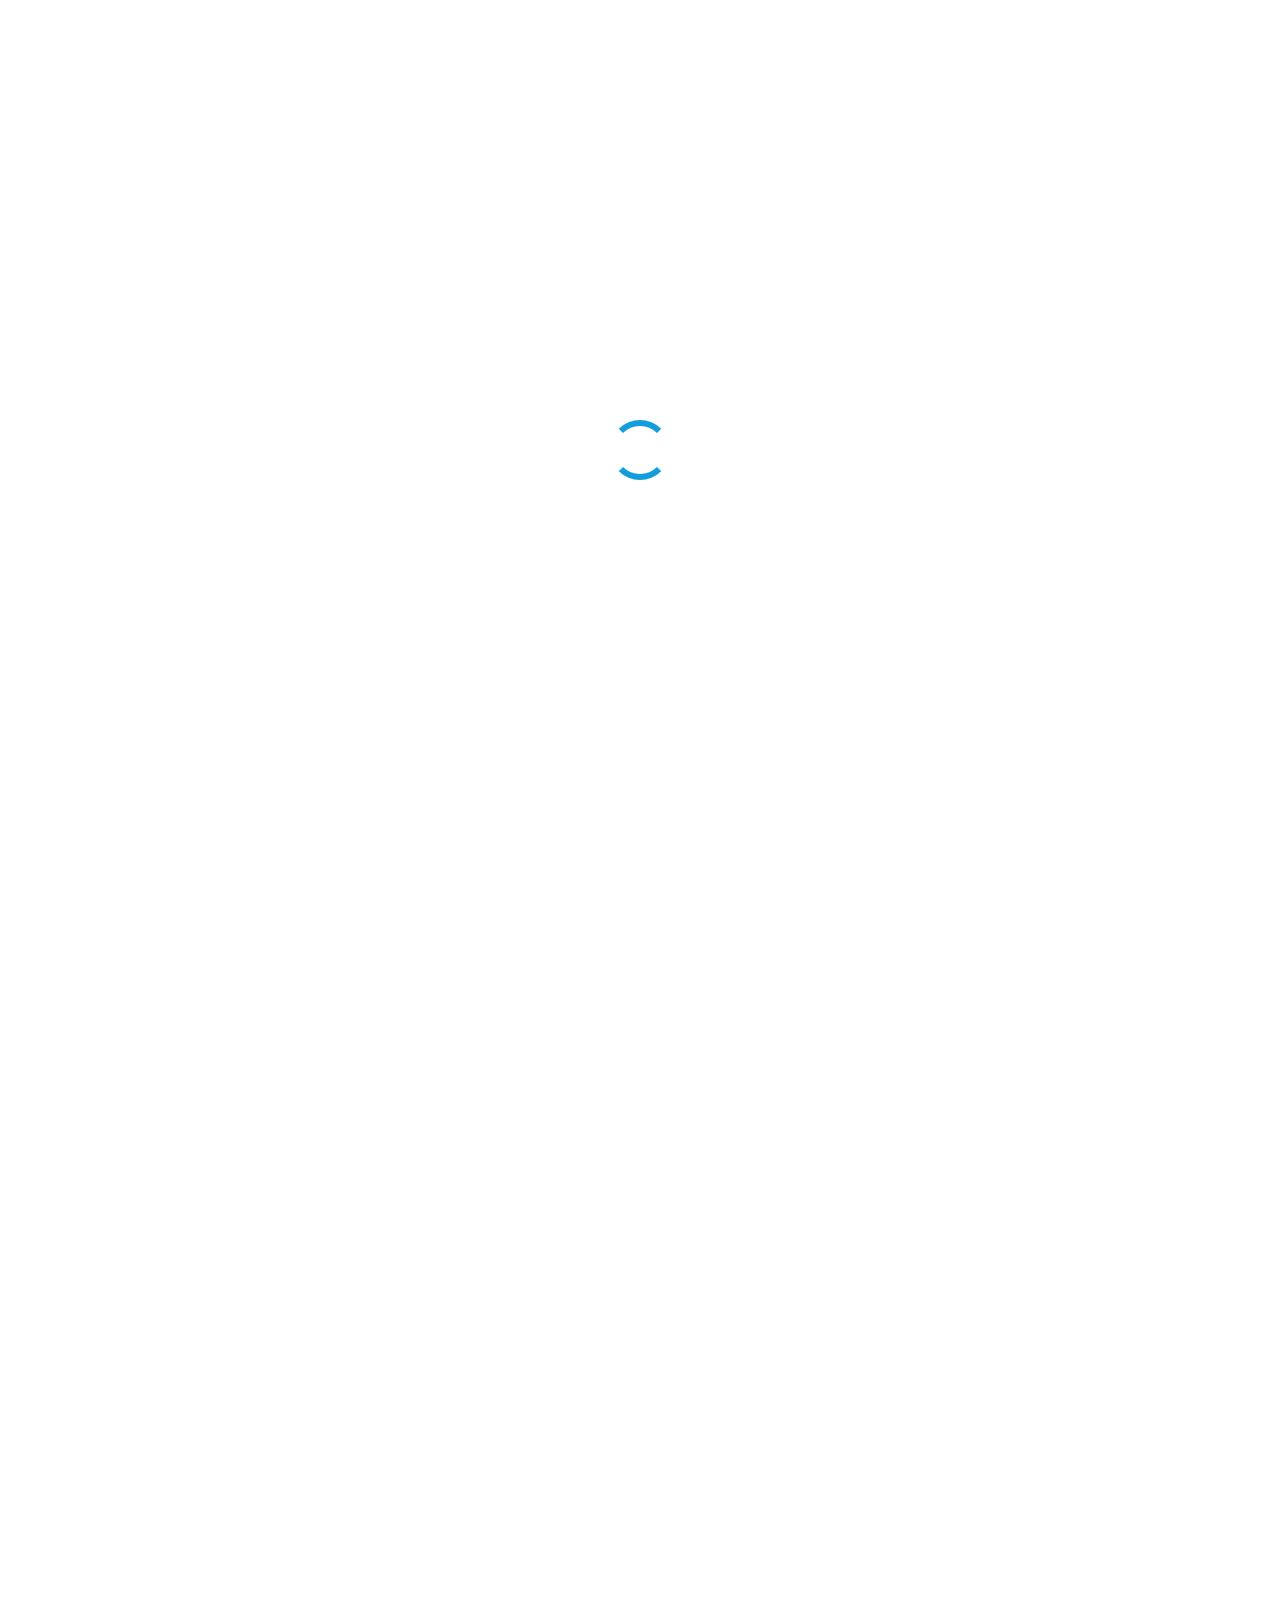
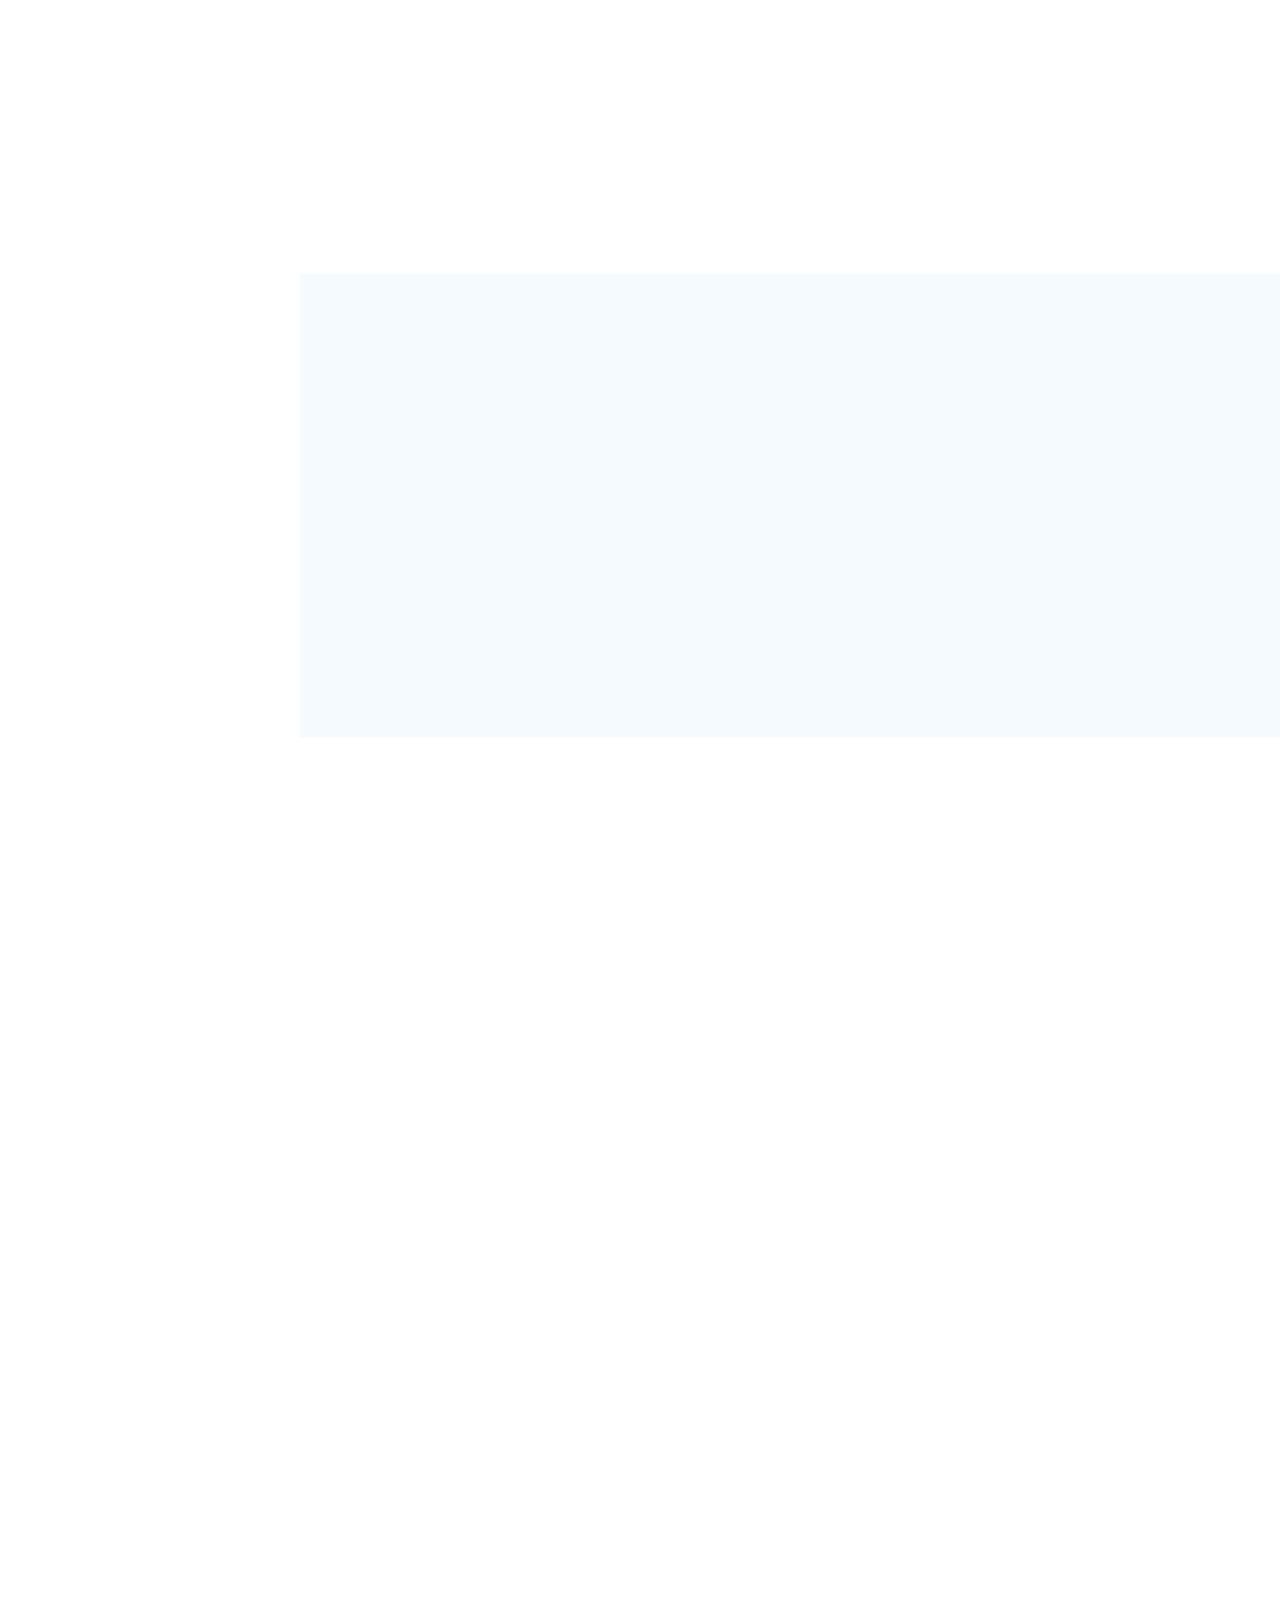
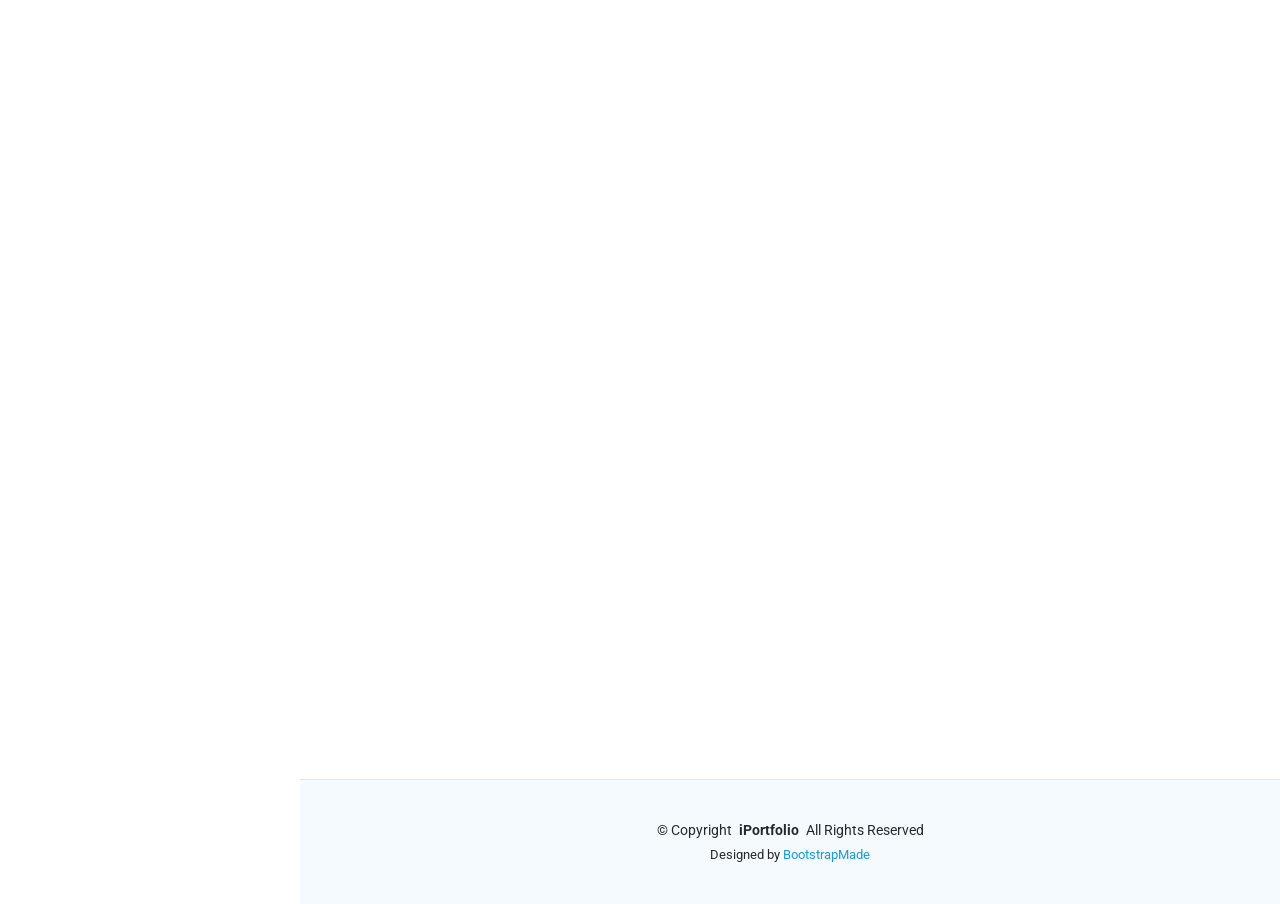
==== commit 5f63a42e: "first commit" ====
--- a/index.html
+++ b/index.html
@@ -1,551 +1,891 @@
-
 <!DOCTYPE html>
 <html lang="en">
 
 <head>
-  <meta charset="utf-8" />
-  <link rel="apple-touch-icon" sizes="76x76" href="./assets/img/apple-icon.png">
-  <link rel="icon" type="image/png" href="./assets/img/favicon.png">
-  <meta http-equiv="X-UA-Compatible" content="IE=edge,chrome=1" />
-  <title>
-    Home
-  </title>
-  <meta content='width=device-width, initial-scale=1.0, shrink-to-fit=no' name='viewport' />
-  <!--     Fonts and icons     -->
-  <link rel="stylesheet" type="text/css" href="https://fonts.googleapis.com/css?family=Roboto:300,400,500,700|Roboto+Slab:400,700|Material+Icons" />
-  <link rel="stylesheet" href="https://maxcdn.bootstrapcdn.com/font-awesome/latest/css/font-awesome.min.css">
-  <!-- CSS Files -->
-  <link href="./assets/css/material-kit.css?v=2.0.7" rel="stylesheet" />
-  <link href="https://fonts.googleapis.com/css?family=Quicksand:300,400,500,700,900" rel="stylesheet">
-    <link rel="stylesheet" href="fonts/icomoon/style.css">
-
-    <link rel="stylesheet" href="css/bootstrap.min.css">
-    <link rel="stylesheet" href="css/magnific-popup.css">
-    <link rel="stylesheet" href="css/jquery-ui.css">
-    <link rel="stylesheet" href="css/owl.carousel.min.css">
-    <link rel="stylesheet" href="css/owl.theme.default.min.css">
-
-    <link rel="stylesheet" href="css/bootstrap-datepicker.css">
-
-    <link rel="stylesheet" href="fonts/flaticon/font/flaticon.css">
-
-    <link rel="stylesheet" href="css/aos.css">
-    <link rel="stylesheet" href="css/fancybox.min.css">
-
-    <link rel="stylesheet" href="css/style.css">
-  
+  <meta charset="utf-8">
+  <meta content="width=device-width, initial-scale=1.0" name="viewport">
+  <title>Sayeem Been Zaman</title>
+  <meta content="" name="description">
+  <meta content="" name="keywords">
+
+  <!-- Favicons -->
+  <link href="assets/img/favicon.png" rel="icon">
+  <link href="assets/img/apple-touch-icon.png" rel="apple-touch-icon">
+
+  <!-- Fonts -->
+  <link href="https://fonts.googleapis.com" rel="preconnect">
+  <link href="https://fonts.gstatic.com" rel="preconnect" crossorigin>
+  <link href="https://fonts.googleapis.com/css2?family=Roboto:ital,wght@0,100;0,300;0,400;0,500;0,700;0,900;1,100;1,300;1,400;1,500;1,700;1,900&family=Poppins:ital,wght@0,100;0,200;0,300;0,400;0,500;0,600;0,700;0,800;0,900;1,100;1,200;1,300;1,400;1,500;1,600;1,700;1,800;1,900&family=Raleway:ital,wght@0,100;0,200;0,300;0,400;0,500;0,600;0,700;0,800;0,900;1,100;1,200;1,300;1,400;1,500;1,600;1,700;1,800;1,900&display=swap" rel="stylesheet">
+
+  <!-- Vendor CSS Files -->
+  <link href="assets/vendor/bootstrap/css/bootstrap.min.css" rel="stylesheet">
+  <link href="assets/vendor/bootstrap-icons/bootstrap-icons.css" rel="stylesheet">
+  <link href="assets/vendor/aos/aos.css" rel="stylesheet">
+  <link href="assets/vendor/glightbox/css/glightbox.min.css" rel="stylesheet">
+  <link href="assets/vendor/swiper/swiper-bundle.min.css" rel="stylesheet">
+
+  <!-- Main CSS File -->
+  <link href="assets/css/main.css" rel="stylesheet">
+
+  <!-- =======================================================
+  * Template Name: iPortfolio
+  * Template URL: https://bootstrapmade.com/iportfolio-bootstrap-portfolio-websites-template/
+  * Updated: Jun 29 2024 with Bootstrap v5.3.3
+  * Author: BootstrapMade.com
+  * License: https://bootstrapmade.com/license/
+  ======================================================== -->
 </head>
 
-<body class="index-page sidebar-collapse">
-  <nav class="navbar navbar-transparent navbar-color-on-scroll fixed-top navbar-expand-lg" color-on-scroll="100" id="sectionsNav">
+<body class="index-page">
+
+  <header id="header" class="header dark-background d-flex flex-column">
+    <i class="header-toggle d-xl-none bi bi-list"></i>
+
+    <div class="profile-img">
+      <img src="assets/img/my-profile-img.jpg" alt="" class="img-fluid rounded-circle">
+    </div>
+
+    <a href="index.html" class="logo d-flex align-items-center justify-content-center">
+      <!-- Uncomment the line below if you also wish to use an image logo -->
+      <!-- <img src="assets/img/logo.png" alt=""> -->
+      <h1 class="sitename">Sayeem Been Zaman</h1>
+    </a>
+
+    <div class="social-links text-center">
+      <!-- <a href="#" class="twitter"><i class="bi bi-twitter-x"></i></a> -->
+      <a href="https://www.facebook.com/sayeemzzzaman" target="_blank" class="facebook"><i class="bi bi-facebook"></i></a>
+      <a href="https://www.instagram.com/sayeemzzzaman" target="_blank" class="instagram"><i class="bi bi-instagram"></i></a>
+      <a href="https://scholar.google.com/" target="_blank" class="google-plus"><i class="bi bi-google"></i></a>
+      <a href="https://www.linkedin.com/in/sayeemzzzaman/" target="_blank" class="linkedin"><i class="bi bi-linkedin"></i></a>
+    </div>
+
+    <nav id="navmenu" class="navmenu">
+      <ul>
+        <li><a href="#about" class="active"><i class="bi bi-house navicon"></i>Home</a></li>
+        <!-- <li><a href="#about"><i class="bi bi-person navicon"></i> About</a></li> -->
+        <li><a href="#resume"><i class="bi bi-file-earmark-text navicon"></i> Resume</a></li>
+        <li><a href="#portfolio"><i class="bi bi-images navicon"></i> Portfolio</a></li>
+        <li><a href="#services"><i class="bi bi-hdd-stack navicon"></i> Services</a></li>
+        <!-- <li class="dropdown"><a href="#"><i class="bi bi-menu-button navicon"></i> <span>Dropdown</span> <i class="bi bi-chevron-down toggle-dropdown"></i></a>
+          <ul>
+            <li><a href="#">Dropdown 1</a></li>
+            <li class="dropdown"><a href="#"><span>Deep Dropdown</span> <i class="bi bi-chevron-down toggle-dropdown"></i></a>
+              <ul>
+                <li><a href="#">Deep Dropdown 1</a></li>
+                <li><a href="#">Deep Dropdown 2</a></li>
+                <li><a href="#">Deep Dropdown 3</a></li>
+                <li><a href="#">Deep Dropdown 4</a></li>
+                <li><a href="#">Deep Dropdown 5</a></li>
+              </ul>
+            </li>
+            <li><a href="#">Dropdown 2</a></li>
+            <li><a href="#">Dropdown 3</a></li>
+            <li><a href="#">Dropdown 4</a></li>
+          </ul>
+        </li> -->
+        <li><a href="#contact"><i class="bi bi-envelope navicon"></i> Contact</a></li>
+      </ul>
+    </nav>
+
+  </header>
+
+  <main class="main">
+
+    <!-- Hero Section -->
+    <!-- <section id="hero" class="hero section dark-background">
+
+      <img src="assets/img/hero-bg.jpg" alt="" data-aos="fade-in" class="">
+
+      <div class="container" data-aos="fade-up" data-aos-delay="100">
+        <h2>Alex Smith</h2>
+        <p>I'm <span class="typed" data-typed-items="Designer, Developer, Freelancer, Photographer">Designer</span><span class="typed-cursor typed-cursor--blink" aria-hidden="true"></span><span class="typed-cursor typed-cursor--blink" aria-hidden="true"></span></p>
+      </div>
+
+    </section>/Hero Section -->
+
+    <!-- About Section -->
+    <section id="about" class="about section">
+
+      <!-- Section Title -->
+      <!-- <div class="container section-title" data-aos="fade-up"> -->
+        
+        
+      <!-- </div>End Section Title -->
+
+      <div class="container" data-aos="fade-up" data-aos-delay="100">
+
+        <div class="row" style="display: flex; justify-content: center; gap: 20px;">
+          <div class="col-lg-4">
+            <img src="assets/img/hero-bg.jpg" class="img-fluid" alt="">
+          </div>
+          <div class="col-lg-4" style="padding-top: 130px;">
+            <h1 style="font-weight: bold;">Sayeem Been Zaman</h1>
+            <hr>
+            <!-- <p style="border-bottom: 10px;"></p> -->
+            <!-- <p class="fst-italic py-3"> -->
+              <p style="font-size: larger;">I am a final-year Computer Science Engineering student at <span style="color: #149ddd; font-weight: bold;"><a href="https://uiu.ac.bd/" target="_blank">United International University</a></span> with research interests mainly in <span style="font-weight: bold;">Computer Vision, Medical Image Analysis, Bioinformatics,</span> and <span style="font-weight: bold;">Deep Learning</span>. Currently, I am working on 3D medical data and diffusion-based models in collaboration with <span style="color: #149ddd; font-weight: bold;"> <a href="https://www.cdu.edu.au/" target="_blank">Charles Darwin University, Australia</a></span>, under the guidance of <span style="color: #149ddd; font-weight: bold;"><a href="https://scholar.google.com.au/citations?user=kw5_oUMAAAAJ&hl=en" target="_blank">Dr. Sami Azam</a></span>. Additionally, I am also pursuing research on gene expression data as part of my UIU thesis under the mentorship of <span style="color: #149ddd; font-weight: bold;"><a href="https://scholar.google.com/citations?hl=en&user=31mWMiEAAAAJ" target="_blank">Dr. Riasat Azim</a></span>.</p>
+            <!-- </p> -->
+            <!-- <div class="row">
+              <div class="col-lg-6">
+                <ul>
+                  <li><i class="bi bi-chevron-right"></i> <strong>Birthday:</strong> <span>1 May 1995</span></li>
+                  <li><i class="bi bi-chevron-right"></i> <strong>Website:</strong> <span>www.example.com</span></li>
+                  <li><i class="bi bi-chevron-right"></i> <strong>Phone:</strong> <span>+123 456 7890</span></li>
+                  <li><i class="bi bi-chevron-right"></i> <strong>City:</strong> <span>New York, USA</span></li>
+                </ul>
+              </div>
+              <div class="col-lg-6">
+                <ul>
+                  <li><i class="bi bi-chevron-right"></i> <strong>Age:</strong> <span>30</span></li>
+                  <li><i class="bi bi-chevron-right"></i> <strong>Degree:</strong> <span>Master</span></li>
+                  <li><i class="bi bi-chevron-right"></i> <strong>Email:</strong> <span>email@example.com</span></li>
+                  <li><i class="bi bi-chevron-right"></i> <strong>Freelance:</strong> <span>Available</span></li>
+                </ul>
+              </div>
+            </div>
+            <p class="py-3">
+              Officiis eligendi itaque labore et dolorum mollitia officiis optio vero. Quisquam sunt adipisci omnis et ut. Nulla accusantium dolor incidunt officia tempore. Et eius omnis.
+              Cupiditate ut dicta maxime officiis quidem quia. Sed et consectetur qui quia repellendus itaque neque.
+            </p>-->
+          </div> 
+        </div>
+
+      </div>
+
+    </section><!-- /About Section -->
+
+    <!-- Stats Section -->
+    <!-- <section id="stats" class="stats section">
+
+      <div class="container" data-aos="fade-up" data-aos-delay="100">
+
+        <div class="row gy-4">
+
+          <div class="col-lg-3 col-md-6">
+            <div class="stats-item">
+              <i class="bi bi-emoji-smile"></i>
+              <span data-purecounter-start="0" data-purecounter-end="232" data-purecounter-duration="1" class="purecounter"></span>
+              <p><strong>Happy Clients</strong> <span>consequuntur quae</span></p>
+            </div>
+          </div>End Stats Item -->
+
+          <!-- <div class="col-lg-3 col-md-6">
+            <div class="stats-item">
+              <i class="bi bi-journal-richtext"></i>
+              <span data-purecounter-start="0" data-purecounter-end="521" data-purecounter-duration="1" class="purecounter"></span>
+              <p><strong>Projects</strong> <span>adipisci atque cum quia aut</span></p>
+            </div> -->
+          <!-- </div>End Stats Item -->
+
+          <!-- <div class="col-lg-3 col-md-6">
+            <div class="stats-item">
+              <i class="bi bi-headset"></i>
+              <span data-purecounter-start="0" data-purecounter-end="1453" data-purecounter-duration="1" class="purecounter"></span>
+              <p><strong>Hours Of Support</strong> <span>aut commodi quaerat</span></p>
+            </div> -->
+          <!-- </div>End Stats Item -->
+
+          <!-- <div class="col-lg-3 col-md-6">
+            <div class="stats-item">
+              <i class="bi bi-people"></i>
+              <span data-purecounter-start="0" data-purecounter-end="32" data-purecounter-duration="1" class="purecounter"></span>
+              <p><strong>Hard Workers</strong> <span>rerum asperiores dolor</span></p>
+            </div> -->
+          <!-- </div>End Stats Item -->
+
+        <!-- </div> -->
+
+      <!-- </div> -->
+
+    <!-- </section>/Stats Section -->
+
+    <!-- Resume Section -->
+    <section id="resume" class="resume section">
+
+      <!-- Section Title -->
+      <!-- <div class="container section-title" data-aos="fade-up"> -->
+        <!-- <h2>Resume</h2> -->
+        <!-- <p>Magnam dolores commodi suscipit. Necessitatibus eius consequatur ex aliquid fuga eum quidem. Sit sint consectetur velit. Quisquam quos quisquam cupiditate. Et nemo qui impedit suscipit alias ea. Quia fugiat sit in iste officiis commodi quidem hic quas.</p> -->
+      <!-- </div> -->
+      <!-- End Section Title -->
+
+      <div class="container">
+
+        <div class="row">
+
+          <div class="col-lg-6" data-aos="fade-up" data-aos-delay="100">
+            <!-- <h3 class="resume-title">Sumary</h3> -->
+
+            <!-- <div class="resume-item pb-0">
+              <h4>Brandon Johnson</h4>
+              <p><em>Innovative and deadline-driven Graphic Designer with 3+ years of experience designing and developing user-centered digital/print marketing material from initial concept to final, polished deliverable.</em></p>
+              <ul>
+                <li>Portland par 127,Orlando, FL</li>
+                <li>(123) 456-7891</li>
+                <li>alice.barkley@example.com</li>
+              </ul>
+            </div> -->
+            <!-- Edn Resume Item -->
+
+            <h3 class="resume-title">Education</h3>
+            <!-- <div class="resume-item">
+              <h4>Master of Fine Arts &amp; Graphic Design</h4>
+              <h5>2015 - 2016</h5>
+              <p><em>Rochester Institute of Technology, Rochester, NY</em></p>
+              <p>Qui deserunt veniam. Et sed aliquam labore tempore sed quisquam iusto autem sit. Ea vero voluptatum qui ut dignissimos deleniti nerada porti sand markend</p>
+            </div> -->
+            <!-- Edn Resume Item -->
+
+            <div class="resume-item">
+              <h4>Bachelor of Computer Science &amp; Engineering</h4>
+              <h5>2021 - 2025</h5>
+              <p><em>United International University, Dhaka, Bangladesh</em></p>
+              <p>
+                <p><b>Major:</b> Data Science
+                
+                </p>
+                <b>Major Courses</b>
+                <hr style="width: 20%;">
+                <ul>
+                  <li>Machine Learning</li>
+                  <li>Digital Image Processing</li>
+                  <li>Introduction to Bioinformatics</li>
+                </ul>
+              </p>
+            </div>
+            <!-- Edn Resume Item -->
+
+          </div>
+
+          <div class="col-lg-6" data-aos="fade-up" data-aos-delay="200">
+            <h3 class="resume-title">Experience</h3>
+            <div class="resume-item">
+              <h4>Undergraduate Teaching Assistant</h4>
+              <h5>2023 - Present</h5>
+              <p><em>United International University, Dhaka, Bangladesh </em></p>
+              <ul>
+                <li>Assisted in teaching and grading for Computer Science courses</li>
+                <li>Supported students in understanding course materials and assignments</li>
+                <li>Evaluated and graded students' assignments and exams in the Computer Science department</li>
+                <li>Assisting in the following courses:
+                  <ul><b>
+                    <li>Introduction to Computer Systems (ICS)</li>
+                    <li>Structured Programming Language Laboratory (SPL)</li>
+                    <li>Object Oriented Programming Language Laboratory (OOP)</li>
+                  </b>
+                  </ul>
+                </li>
+              </ul>
+            </div>
+            <!-- Edn Resume Item -->
+
+            <div class="resume-item">
+              <h4>Grader</h4>
+              <h5>2023 - 2024</h5>
+              <p><em>United International University, Dhaka, Bangladesh</em></p>
+              <ul>
+                <li>Evaluated and graded students' assignments and exams in the Computer Science department.</li>
+                <li>Assisting in the following courses:
+                  <ul><b>
+                    <li>Theory of Computation (TOC)</li>
+                    <li>Database Management Systems</li>
+                    <li>Data Structures &amp; Algorithms II</li>
+                    <li>Linear & Algebra</li>
+                    </b>
+                  </ul>
+                </li>
+              </ul>
+            </div>
+            <!-- Edn Resume Item -->
+
+          </div>
+
+        </div>
+
+      </div>
+
+    </section><!-- /Resume Section -->
+
+    <!-- Skills Section -->
+    <section id="skills" class="skills section light-background">
+
+      <!-- Section Title -->
+      <div class="container section-title" data-aos="fade-up">
+        <h2>Skills</h2>
+        <p>Necessitatibus eius consequatur ex aliquid fuga eum quidem sint consectetur velit</p>
+      </div><!-- End Section Title -->
+
+      <div class="container" data-aos="fade-up" data-aos-delay="100">
+
+        <div class="row skills-content skills-animation">
+
+          <div class="col-lg-6">
+
+            <div class="progress">
+              <span class="skill"><span>HTML</span> <i class="val">100%</i></span>
+              <div class="progress-bar-wrap">
+                <div class="progress-bar" role="progressbar" aria-valuenow="100" aria-valuemin="0" aria-valuemax="100"></div>
+              </div>
+            </div><!-- End Skills Item -->
+
+            <div class="progress">
+              <span class="skill"><span>CSS</span> <i class="val">90%</i></span>
+              <div class="progress-bar-wrap">
+                <div class="progress-bar" role="progressbar" aria-valuenow="90" aria-valuemin="0" aria-valuemax="100"></div>
+              </div>
+            </div><!-- End Skills Item -->
+
+            <div class="progress">
+              <span class="skill"><span>JavaScript</span> <i class="val">75%</i></span>
+              <div class="progress-bar-wrap">
+                <div class="progress-bar" role="progressbar" aria-valuenow="75" aria-valuemin="0" aria-valuemax="100"></div>
+              </div>
+            </div><!-- End Skills Item -->
+
+          </div>
+
+          <div class="col-lg-6">
+
+            <div class="progress">
+              <span class="skill"><span>PHP</span> <i class="val">80%</i></span>
+              <div class="progress-bar-wrap">
+                <div class="progress-bar" role="progressbar" aria-valuenow="80" aria-valuemin="0" aria-valuemax="100"></div>
+              </div>
+            </div><!-- End Skills Item -->
+
+            <div class="progress">
+              <span class="skill"><span>WordPress/CMS</span> <i class="val">90%</i></span>
+              <div class="progress-bar-wrap">
+                <div class="progress-bar" role="progressbar" aria-valuenow="90" aria-valuemin="0" aria-valuemax="100"></div>
+              </div>
+            </div><!-- End Skills Item -->
+
+            <div class="progress">
+              <span class="skill"><span>Photoshop</span> <i class="val">55%</i></span>
+              <div class="progress-bar-wrap">
+                <div class="progress-bar" role="progressbar" aria-valuenow="55" aria-valuemin="0" aria-valuemax="100"></div>
+              </div>
+            </div><!-- End Skills Item -->
+
+          </div>
+
+        </div>
+
+      </div>
+
+    </section><!-- /Skills Section -->
+
+    
+
+    <!-- Portfolio Section -->
+    <!-- <section id="portfolio" class="portfolio section light-background"> -->
+
+      <!-- Section Title -->
+      <!-- <div class="container section-title" data-aos="fade-up">
+        <h2>Portfolio</h2>
+        <p>Magnam dolores commodi suscipit. Necessitatibus eius consequatur ex aliquid fuga eum quidem. Sit sint consectetur velit. Quisquam quos quisquam cupiditate. Et nemo qui impedit suscipit alias ea. Quia fugiat sit in iste officiis commodi quidem hic quas.</p> -->
+      <!-- </div> -->
+      <!-- End Section Title -->
+
+      <!-- <div class="container"> -->
+
+        <!-- <div class="isotope-layout" data-default-filter="*" data-layout="masonry" data-sort="original-order"> -->
+
+          <!-- <ul class="portfolio-filters isotope-filters" data-aos="fade-up" data-aos-delay="100">
+            <li data-filter="*" class="filter-active">All</li>
+            <li data-filter=".filter-app">App</li>
+            <li data-filter=".filter-product">Product</li>
+            <li data-filter=".filter-branding">Branding</li>
+            <li data-filter=".filter-books">Books</li> -->
+          <!-- </ul> -->
+          <!-- End Portfolio Filters -->
+
+          <!-- <div class="row gy-4 isotope-container" data-aos="fade-up" data-aos-delay="200">
+
+            <div class="col-lg-4 col-md-6 portfolio-item isotope-item filter-app">
+              <div class="portfolio-content h-100">
+                <img src="assets/img/portfolio/app-1.jpg" class="img-fluid" alt="">
+                <div class="portfolio-info">
+                  <h4>App 1</h4>
+                  <p>Lorem ipsum, dolor sit amet consectetur</p>
+                  <a href="assets/img/portfolio/app-1.jpg" title="App 1" data-gallery="portfolio-gallery-app" class="glightbox preview-link"><i class="bi bi-zoom-in"></i></a>
+                  <a href="portfolio-details.html" title="More Details" class="details-link"><i class="bi bi-link-45deg"></i></a>
+                </div>
+              </div> -->
+            <!-- </div> -->
+            <!-- End Portfolio Item -->
+
+            <!-- <div class="col-lg-4 col-md-6 portfolio-item isotope-item filter-product">
+              <div class="portfolio-content h-100">
+                <img src="assets/img/portfolio/product-1.jpg" class="img-fluid" alt="">
+                <div class="portfolio-info">
+                  <h4>Product 1</h4>
+                  <p>Lorem ipsum, dolor sit amet consectetur</p>
+                  <a href="assets/img/portfolio/product-1.jpg" title="Product 1" data-gallery="portfolio-gallery-product" class="glightbox preview-link"><i class="bi bi-zoom-in"></i></a>
+                  <a href="portfolio-details.html" title="More Details" class="details-link"><i class="bi bi-link-45deg"></i></a>
+                </div>
+              </div> -->
+            <!-- </div> -->
+            <!-- End Portfolio Item -->
+
+            <!-- <div class="col-lg-4 col-md-6 portfolio-item isotope-item filter-branding">
+              <div class="portfolio-content h-100">
+                <img src="assets/img/portfolio/branding-1.jpg" class="img-fluid" alt="">
+                <div class="portfolio-info">
+                  <h4>Branding 1</h4>
+                  <p>Lorem ipsum, dolor sit amet consectetur</p>
+                  <a href="assets/img/portfolio/branding-1.jpg" title="Branding 1" data-gallery="portfolio-gallery-branding" class="glightbox preview-link"><i class="bi bi-zoom-in"></i></a>
+                  <a href="portfolio-details.html" title="More Details" class="details-link"><i class="bi bi-link-45deg"></i></a>
+                </div>
+              </div> -->
+            <!-- </div> -->
+            <!-- End Portfolio Item -->
+
+            <!-- <div class="col-lg-4 col-md-6 portfolio-item isotope-item filter-books">
+              <div class="portfolio-content h-100">
+                <img src="assets/img/portfolio/books-1.jpg" class="img-fluid" alt="">
+                <div class="portfolio-info">
+                  <h4>Books 1</h4>
+                  <p>Lorem ipsum, dolor sit amet consectetur</p>
+                  <a href="assets/img/portfolio/books-1.jpg" title="Branding 1" data-gallery="portfolio-gallery-book" class="glightbox preview-link"><i class="bi bi-zoom-in"></i></a>
+                  <a href="portfolio-details.html" title="More Details" class="details-link"><i class="bi bi-link-45deg"></i></a>
+                </div>
+              </div> -->
+            <!-- </div> -->
+            <!-- End Portfolio Item -->
+
+            <!-- <div class="col-lg-4 col-md-6 portfolio-item isotope-item filter-app">
+              <div class="portfolio-content h-100">
+                <img src="assets/img/portfolio/app-2.jpg" class="img-fluid" alt="">
+                <div class="portfolio-info">
+                  <h4>App 2</h4>
+                  <p>Lorem ipsum, dolor sit amet consectetur</p>
+                  <a href="assets/img/portfolio/app-2.jpg" title="App 2" data-gallery="portfolio-gallery-app" class="glightbox preview-link"><i class="bi bi-zoom-in"></i></a>
+                  <a href="portfolio-details.html" title="More Details" class="details-link"><i class="bi bi-link-45deg"></i></a>
+                </div>
+              </div> -->
+            <!-- </div> -->
+            <!-- End Portfolio Item -->
+
+            <!-- <div class="col-lg-4 col-md-6 portfolio-item isotope-item filter-product">
+              <div class="portfolio-content h-100">
+                <img src="assets/img/portfolio/product-2.jpg" class="img-fluid" alt="">
+                <div class="portfolio-info">
+                  <h4>Product 2</h4>
+                  <p>Lorem ipsum, dolor sit amet consectetur</p>
+                  <a href="assets/img/portfolio/product-2.jpg" title="Product 2" data-gallery="portfolio-gallery-product" class="glightbox preview-link"><i class="bi bi-zoom-in"></i></a>
+                  <a href="portfolio-details.html" title="More Details" class="details-link"><i class="bi bi-link-45deg"></i></a>
+                </div>
+              </div> -->
+            <!-- </div> -->
+            <!-- End Portfolio Item -->
+
+            <!-- <div class="col-lg-4 col-md-6 portfolio-item isotope-item filter-branding">
+              <div class="portfolio-content h-100">
+                <img src="assets/img/portfolio/branding-2.jpg" class="img-fluid" alt="">
+                <div class="portfolio-info">
+                  <h4>Branding 2</h4>
+                  <p>Lorem ipsum, dolor sit amet consectetur</p>
+                  <a href="assets/img/portfolio/branding-2.jpg" title="Branding 2" data-gallery="portfolio-gallery-branding" class="glightbox preview-link"><i class="bi bi-zoom-in"></i></a>
+                  <a href="portfolio-details.html" title="More Details" class="details-link"><i class="bi bi-link-45deg"></i></a>
+                </div>
+              </div> -->
+            <!-- </div> -->
+            <!-- End Portfolio Item -->
+
+            <!-- <div class="col-lg-4 col-md-6 portfolio-item isotope-item filter-books">
+              <div class="portfolio-content h-100">
+                <img src="assets/img/portfolio/books-2.jpg" class="img-fluid" alt="">
+                <div class="portfolio-info">
+                  <h4>Books 2</h4>
+                  <p>Lorem ipsum, dolor sit amet consectetur</p>
+                  <a href="assets/img/portfolio/books-2.jpg" title="Branding 2" data-gallery="portfolio-gallery-book" class="glightbox preview-link"><i class="bi bi-zoom-in"></i></a>
+                  <a href="portfolio-details.html" title="More Details" class="details-link"><i class="bi bi-link-45deg"></i></a>
+                </div>
+              </div> -->
+            <!-- </div> -->
+            <!-- End Portfolio Item -->
+
+            <!-- <div class="col-lg-4 col-md-6 portfolio-item isotope-item filter-app">
+              <div class="portfolio-content h-100">
+                <img src="assets/img/portfolio/app-3.jpg" class="img-fluid" alt="">
+                <div class="portfolio-info">
+                  <h4>App 3</h4>
+                  <p>Lorem ipsum, dolor sit amet consectetur</p>
+                  <a href="assets/img/portfolio/app-3.jpg" title="App 3" data-gallery="portfolio-gallery-app" class="glightbox preview-link"><i class="bi bi-zoom-in"></i></a>
+                  <a href="portfolio-details.html" title="More Details" class="details-link"><i class="bi bi-link-45deg"></i></a>
+                </div>
+              </div> -->
+            <!-- </div> -->
+            <!-- End Portfolio Item -->
+
+            <!-- <div class="col-lg-4 col-md-6 portfolio-item isotope-item filter-product">
+              <div class="portfolio-content h-100">
+                <img src="assets/img/portfolio/product-3.jpg" class="img-fluid" alt="">
+                <div class="portfolio-info">
+                  <h4>Product 3</h4>
+                  <p>Lorem ipsum, dolor sit amet consectetur</p>
+                  <a href="assets/img/portfolio/product-3.jpg" title="Product 3" data-gallery="portfolio-gallery-product" class="glightbox preview-link"><i class="bi bi-zoom-in"></i></a>
+                  <a href="portfolio-details.html" title="More Details" class="details-link"><i class="bi bi-link-45deg"></i></a>
+                </div>
+              </div> -->
+            <!-- </div> -->
+            <!-- End Portfolio Item -->
+
+            <!-- <div class="col-lg-4 col-md-6 portfolio-item isotope-item filter-branding">
+              <div class="portfolio-content h-100">
+                <img src="assets/img/portfolio/branding-3.jpg" class="img-fluid" alt="">
+                <div class="portfolio-info">
+                  <h4>Branding 3</h4>
+                  <p>Lorem ipsum, dolor sit amet consectetur</p>
+                  <a href="assets/img/portfolio/branding-3.jpg" title="Branding 2" data-gallery="portfolio-gallery-branding" class="glightbox preview-link"><i class="bi bi-zoom-in"></i></a>
+                  <a href="portfolio-details.html" title="More Details" class="details-link"><i class="bi bi-link-45deg"></i></a>
+                </div>
+              </div> -->
+            <!-- </div> -->
+            <!-- End Portfolio Item -->
+
+            <!-- <div class="col-lg-4 col-md-6 portfolio-item isotope-item filter-books">
+              <div class="portfolio-content h-100">
+                <img src="assets/img/portfolio/books-3.jpg" class="img-fluid" alt="">
+                <div class="portfolio-info">
+                  <h4>Books 3</h4>
+                  <p>Lorem ipsum, dolor sit amet consectetur</p>
+                  <a href="assets/img/portfolio/books-3.jpg" title="Branding 3" data-gallery="portfolio-gallery-book" class="glightbox preview-link"><i class="bi bi-zoom-in"></i></a>
+                  <a href="portfolio-details.html" title="More Details" class="details-link"><i class="bi bi-link-45deg"></i></a>
+                </div>
+              </div> -->
+            <!-- </div> -->
+            <!-- End Portfolio Item -->
+
+          <!-- </div> -->
+          <!-- End Portfolio Container -->
+
+        <!-- </div> -->
+
+      <!-- </div> -->
+
+    <!-- </section> -->
+    <!-- /Portfolio Section -->
+
+    <!-- Services Section -->
+    <section id="services" class="services section">
+
+      <!-- Section Title -->
+      <div class="container section-title" data-aos="fade-up">
+        <h2>Awards &amp; Honors</h2>
+        <p>Magnam dolores commodi suscipit. Necessitatibus eius consequatur ex aliquid fuga eum quidem. Sit sint consectetur velit. Quisquam quos quisquam cupiditate. Et nemo qui impedit suscipit alias ea. Quia fugiat sit in iste officiis commodi quidem hic quas.</p>
+      </div><!-- End Section Title -->
+
+      <div class="container">
+
+        <div class="row gy-4">
+
+          <div class="col-lg-4 col-md-6 service-item d-flex" data-aos="fade-up" data-aos-delay="100">
+            <div class="icon flex-shrink-0"><i class="bi bi-briefcase"></i></div>
+            <div>
+              <h4 class="title"><a href="service-details.html" class="stretched-link">Lorem Ipsum</a></h4>
+              <p class="description">Voluptatum deleniti atque corrupti quos dolores et quas molestias excepturi sint occaecati cupiditate non provident</p>
+            </div>
+          </div>
+          <!-- End Service Item -->
+
+          <div class="col-lg-4 col-md-6 service-item d-flex" data-aos="fade-up" data-aos-delay="200">
+            <div class="icon flex-shrink-0"><i class="bi bi-card-checklist"></i></div>
+            <div>
+              <h4 class="title"><a href="service-details.html" class="stretched-link">Dolor Sitema</a></h4>
+              <p class="description">Minim veniam, quis nostrud exercitation ullamco laboris nisi ut aliquip ex ea commodo consequat tarad limino ata</p>
+            </div>
+          </div><!-- End Service Item -->
+
+          <div class="col-lg-4 col-md-6 service-item d-flex" data-aos="fade-up" data-aos-delay="300">
+            <div class="icon flex-shrink-0"><i class="bi bi-bar-chart"></i></div>
+            <div>
+              <h4 class="title"><a href="service-details.html" class="stretched-link">Sed ut perspiciatis</a></h4>
+              <p class="description">Duis aute irure dolor in reprehenderit in voluptate velit esse cillum dolore eu fugiat nulla pariatur</p>
+            </div>
+          </div><!-- End Service Item -->
+
+          <div class="col-lg-4 col-md-6 service-item d-flex" data-aos="fade-up" data-aos-delay="400">
+            <div class="icon flex-shrink-0"><i class="bi bi-binoculars"></i></div>
+            <div>
+              <h4 class="title"><a href="service-details.html" class="stretched-link">Magni Dolores</a></h4>
+              <p class="description">Excepteur sint occaecat cupidatat non proident, sunt in culpa qui officia deserunt mollit anim id est laborum</p>
+            </div>
+          </div><!-- End Service Item -->
+
+          <div class="col-lg-4 col-md-6 service-item d-flex" data-aos="fade-up" data-aos-delay="500">
+            <div class="icon flex-shrink-0"><i class="bi bi-brightness-high"></i></div>
+            <div>
+              <h4 class="title"><a href="service-details.html" class="stretched-link">Nemo Enim</a></h4>
+              <p class="description">At vero eos et accusamus et iusto odio dignissimos ducimus qui blanditiis praesentium voluptatum deleniti atque</p>
+            </div>
+          </div><!-- End Service Item -->
+
+          <div class="col-lg-4 col-md-6 service-item d-flex" data-aos="fade-up" data-aos-delay="600">
+            <div class="icon flex-shrink-0"><i class="bi bi-calendar4-week"></i></div>
+            <div>
+              <h4 class="title"><a href="service-details.html" class="stretched-link">Eiusmod Tempor</a></h4>
+              <p class="description">Et harum quidem rerum facilis est et expedita distinctio. Nam libero tempore, cum soluta nobis est eligendi</p>
+            </div>
+          </div><!-- End Service Item -->
+
+        </div>
+
+      </div>
+
+    </section>
+    <!-- /Services Section -->
+
+    <!-- Testimonials Section -->
+    <!-- <section id="testimonials" class="testimonials section light-background"> -->
+
+      <!-- Section Title -->
+      <!-- <div class="container section-title" data-aos="fade-up"> -->
+        <!-- <h2>Testimonials</h2> -->
+        <!-- <p>Necessitatibus eius consequatur ex aliquid fuga eum quidem sint consectetur velit</p> -->
+      <!-- </div> -->
+      <!-- End Section Title -->
+
+      <!-- <div class="container" data-aos="fade-up" data-aos-delay="100"> -->
+
+        <!-- <div class="swiper init-swiper"> -->
+          <!-- <script type="application/json" class="swiper-config">
+            {
+              "loop": true,
+              "speed": 600,
+              "autoplay": {
+                "delay": 5000
+              },
+              "slidesPerView": "auto",
+              "pagination": {
+                "el": ".swiper-pagination",
+                "type": "bullets",
+                "clickable": true
+              },
+              "breakpoints": {
+                "320": {
+                  "slidesPerView": 1,
+                  "spaceBetween": 40
+                },
+                "1200": {
+                  "slidesPerView": 3,
+                  "spaceBetween": 1
+                }
+              }
+            } -->
+          <!-- </script> -->
+          <!-- <div class="swiper-wrapper">
+
+            <div class="swiper-slide">
+              <div class="testimonial-item">
+                <p>
+                  <i class="bi bi-quote quote-icon-left"></i>
+                  <span>Proin iaculis purus consequat sem cure digni ssim donec porttitora entum suscipit rhoncus. Accusantium quam, ultricies eget id, aliquam eget nibh et. Maecen aliquam, risus at semper.</span>
+                  <i class="bi bi-quote quote-icon-right"></i>
+                </p>
+                <img src="assets/img/testimonials/testimonials-1.jpg" class="testimonial-img" alt="">
+                <h3>Saul Goodman</h3>
+                <h4>Ceo &amp; Founder</h4>
+              </div>
+            </div> -->
+            <!-- End testimonial item -->
+
+            <!-- <div class="swiper-slide">
+              <div class="testimonial-item">
+                <p>
+                  <i class="bi bi-quote quote-icon-left"></i>
+                  <span>Export tempor illum tamen malis malis eram quae irure esse labore quem cillum quid malis quorum velit fore eram velit sunt aliqua noster fugiat irure amet legam anim culpa.</span>
+                  <i class="bi bi-quote quote-icon-right"></i>
+                </p>
+                <img src="assets/img/testimonials/testimonials-2.jpg" class="testimonial-img" alt="">
+                <h3>Sara Wilsson</h3>
+                <h4>Designer</h4>
+              </div> -->
+            <!-- </div> -->
+            <!-- End testimonial item -->
+
+            <!-- <div class="swiper-slide">
+              <div class="testimonial-item">
+                <p>
+                  <i class="bi bi-quote quote-icon-left"></i>
+                  <span>Enim nisi quem export duis labore cillum quae magna enim sint quorum nulla quem veniam duis minim tempor labore quem eram duis noster aute amet eram fore quis sint minim.</span>
+                  <i class="bi bi-quote quote-icon-right"></i>
+                </p>
+                <img src="assets/img/testimonials/testimonials-3.jpg" class="testimonial-img" alt="">
+                <h3>Jena Karlis</h3>
+                <h4>Store Owner</h4>
+              </div>
+            </div> -->
+            <!-- End testimonial item -->
+
+            <!-- <div class="swiper-slide">
+              <div class="testimonial-item">
+                <p>
+                  <i class="bi bi-quote quote-icon-left"></i>
+                  <span>Fugiat enim eram quae cillum dolore dolor amet nulla culpa multos export minim fugiat dolor enim duis veniam ipsum anim magna sunt elit fore quem dolore labore illum veniam.</span>
+                  <i class="bi bi-quote quote-icon-right"></i>
+                </p>
+                <img src="assets/img/testimonials/testimonials-4.jpg" class="testimonial-img" alt="">
+                <h3>Matt Brandon</h3>
+                <h4>Freelancer</h4>
+              </div>
+            </div> -->
+            <!-- End testimonial item -->
+<!-- 
+            <div class="swiper-slide">
+              <div class="testimonial-item">
+                <p>
+                  <i class="bi bi-quote quote-icon-left"></i>
+                  <span>Quis quorum aliqua sint quem legam fore sunt eram irure aliqua veniam tempor noster veniam sunt culpa nulla illum cillum fugiat legam esse veniam culpa fore nisi cillum quid.</span>
+                  <i class="bi bi-quote quote-icon-right"></i>
+                </p>
+                <img src="assets/img/testimonials/testimonials-5.jpg" class="testimonial-img" alt="">
+                <h3>John Larson</h3>
+                <h4>Entrepreneur</h4>
+              </div>
+            </div> -->
+            <!-- End testimonial item -->
+
+          <!-- </div>
+          <div class="swiper-pagination"></div>
+        </div> -->
+
+      <!-- </div> -->
+
+    <!-- </section> -->
+    <!-- /Testimonials Section -->
+
+    <!-- Contact Section -->
+    <section id="contact" class="contact section">
+
+      <!-- Section Title -->
+      <div class="container section-title" data-aos="fade-up">
+        <h2>Contact</h2>
+        <!-- <p>Necessitatibus eius consequatur ex aliquid fuga eum quidem sint consectetur velit</p> -->
+      </div><!-- End Section Title -->
+
+      <div class="container" data-aos="fade-up" data-aos-delay="100">
+
+        <div class="row gy-4">
+
+          <div class="col-lg-5">
+
+            <div class="info-wrap">
+              <div class="info-item d-flex" data-aos="fade-up" data-aos-delay="200">
+                <i class="bi bi-geo-alt flex-shrink-0"></i>
+                <div>
+                  <h3>Address</h3>
+                  <p>Natunbazar, Dhaka</p>
+                </div>
+              </div><!-- End Info Item -->
+
+              <!-- <div class="info-item d-flex" data-aos="fade-up" data-aos-delay="300">
+                <i class="bi bi-telephone flex-shrink-0"></i>
+                <div>
+                  <h3>Call</h3>
+                  <p>+1 5589 55488 55</p>
+                </div> -->
+              <!-- </div> -->
+              <!-- End Info Item -->
+
+              <div class="info-item d-flex" data-aos="fade-up" data-aos-delay="400">
+                <i class="bi bi-envelope flex-shrink-0"></i>
+                <div>
+                  <h3>Email</h3>
+                  <p><b>Personal:</b> sayeemzzzaman@gmail.com</p>
+                  <p><b>Institutional:</b> szaman211088@bscse.uiu.ac.bd</p>
+                </div>
+              </div><!-- End Info Item -->
+              <iframe src="https://www.google.com/maps/embed?pb=!1m18!1m12!1m3!1d3650.562458970283!2d90.42535444627474!3d23.798590270043526!2m3!1f0!2f0!3f0!3m2!1i1024!2i768!4f13.1!3m3!1m2!1s0x3755c7b76002fbe9%3A0x6ab5ad799bac15c5!2sNatun%20Bazaar%2C%20Dhaka%201212!5e0!3m2!1sen!2sbd!4v1730405775125!5m2!1sen!2sbd" width="100%" height="450" style="border:0;" allowfullscreen="" loading="lazy" referrerpolicy="no-referrer-when-downgrade"></iframe>
+              <!-- <iframe src="https://www.google.com/maps/embed?pb=!1m14!1m8!1m3!1d48389.78314118045!2d-74.006138!3d40.710059!3m2!1i1024!2i768!4f13.1!3m3!1m2!1s0x89c25a22a3bda30d%3A0xb89d1fe6bc499443!2sDowntown%20Conference%20Center!5e0!3m2!1sen!2sus!4v1676961268712!5m2!1sen!2sus" frameborder="0" style="border:0; width: 100%; height: 270px;" allowfullscreen="" loading="lazy" referrerpolicy="no-referrer-when-downgrade"></iframe> -->
+            </div>
+          </div>
+
+          <div class="col-lg-7">
+            <form action="forms/contact.php" method="post" class="php-email-form" data-aos="fade-up" data-aos-delay="200">
+              <!-- <div class="row gy-4"> -->
+
+                <!-- <div class="col-md-6">
+                  <label for="name-field" class="pb-2">Your Name</label>
+                  <input type="text" name="name" id="name-field" class="form-control" required="">
+                </div> -->
+
+                <!-- <div class="col-md-6"> -->
+                  <!-- <label for="email-field" class="pb-2">Your Email</label> -->
+                  <!-- <input type="email" class="form-control" name="email" id="email-field" required=""> -->
+                 <!-- </div> -->
+
+                <!-- <div class="col-md-12">
+                  <label for="subject-field" class="pb-2">Subject</label>
+                  <input type="text" class="form-control" name="subject" id="subject-field" required="">
+                </div>
+
+                <div class="col-md-12">
+                  <label for="message-field" class="pb-2">Message</label>
+                  <textarea class="form-control" name="message" rows="10" id="message-field" required=""></textarea>
+                </div>
+
+                <div class="col-md-12 text-center">
+                  <div class="loading">Loading</div>
+                  <div class="error-message"></div>
+                  <div class="sent-message">Your message has been sent. Thank you!</div>
+
+                  <button type="submit">Send Message</button>
+                </div>
+
+              </div>
+            </form> -->
+            <iframe src="https://docs.google.com/forms/d/e/1FAIpQLSeHg7SushsNBk3SLhxnBMnrsVCderWvBkzsaZJgYdRApID5-A/viewform?embedded=true" width="640" height="689" frameborder="0" marginheight="0" marginwidth="0">Loading…</iframe>
+          </div>
+          <!-- End Contact Form -->
+
+        </div>
+
+      </div>
+
+    </section><!-- /Contact Section -->
+
+  </main>
+
+  <footer id="footer" class="footer position-relative light-background">
+
     <div class="container">
-      <div class="navbar-translate">
-        <a class="navbar-brand" href="index.html">
-          Home </a>
-        <button class="navbar-toggler" type="button" data-toggle="collapse" aria-expanded="false" aria-label="Toggle navigation">
-          <span class="sr-only">Toggle navigation</span>
-          <span class="navbar-toggler-icon"></span>
-          <span class="navbar-toggler-icon"></span>
-          <span class="navbar-toggler-icon"></span>
-        </button>
+      <div class="copyright text-center ">
+        <p>© <span>Copyright</span> <strong class="px-1 sitename">iPortfolio</strong> <span>All Rights Reserved</span></p>
       </div>
-      <div class="collapse navbar-collapse">
-        <ul class="navbar-nav ml-auto">
-         <!--  <li class="dropdown nav-item">
-            <a href="#" class="dropdown-toggle nav-link" data-toggle="dropdown">
-              <i class="material-icons">apps</i> Components
-            </a>
-            <div class="dropdown-menu dropdown-with-icons">
-              <a href="./index.html" class="dropdown-item">
-                <i class="material-icons">layers</i> All Components
-              </a>
-              <a href="https://demos.creative-tim.com/material-kit/docs/2.0/getting-started/introduction.html" class="dropdown-item">
-                <i class="material-icons">content_paste</i> Documentation
-              </a>
-            </div>
-          </li> -->
-          <!-- <li class="nav-item">
-            <a class="nav-link" href="javascript:void(0)" onclick="scrollToDownload()">
-              <i class="material-icons">cloud_download</i> Download
-            </a>
-          </li> -->
-          <li class="nav-item">
-            <a class="nav-link" href="examples/profile-page.html" target="_blank">
-              <b> About Me </b>
-            </a>
-          </li>
-          <!-- <li class="nav-item">
-            <a class="nav-link" rel="tooltip" title="" data-placement="bottom" href="https://twitter.com/CreativeTim" target="_blank" data-original-title="Follow us on Twitter" rel="nofollow">
-              <i class="fa fa-twitter"></i>
-            </a> -->
-          </li>
-          <li class="nav-item">
-            <a class="nav-link" rel="tooltip" title="" data-placement="bottom" href="https://www.facebook.com/sayeem.zaman.0" target="_blank" data-original-title="Follow me on Facebook" rel="nofollow">
-              <i class="fa fa-facebook-square"></i>
-            </a>
-          </li>
-          <li class="nav-item">
-            <a class="nav-link" rel="tooltip" title="" data-placement="bottom" href="https://www.instagram.com/sayeemzzzaman" target="_blank" data-original-title="Follow me on Instagram" rel="nofollow">
-              <i class="fa fa-instagram"></i>
-            </a>
-          </li>
-        </ul>
+      <div class="credits">
+        <!-- All the links in the footer should remain intact. -->
+        <!-- You can delete the links only if you've purchased the pro version. -->
+        <!-- Licensing information: https://bootstrapmade.com/license/ -->
+        <!-- Purchase the pro version with working PHP/AJAX contact form: [buy-url] -->
+        Designed by <a href="https://bootstrapmade.com/">BootstrapMade</a>
       </div>
     </div>
-  </nav>
-  <div class="page-header header-filter clear-filter purple-filter" data-parallax="true" style="background-image: url('https://i.ibb.co/y619dmL/019.jpg');">
-    <div class="container">
-      <div class="row">
-        <div class="col-md-8 ml-auto mr-auto">
-          <div class="brand">
-            <h1>SAYEEMZZZAMAN</h1>
-            <h3> - "Life is an adventure. Which begins at the end of your comfort zone."</h3>
-          </div>
-        </div>
-      </div>
-    </div>
-  </div>
-  <div class="main main-raised">
-    <div class="section section-basic">
-      <div class="container">
-        <div class="title">
-          
-        </div>
-
-      </div>
-    </div>
-
-    
-
-  
-    
-
-
-          <!-- <div class="best" >
-
-            <a href="025.jpg">
-                <img class="best one" src="https://i.ibb.co/sbzQHrM/025.jpg" id="b1">
-            </a>
-                <img class="best two" src="https://i.ibb.co/Cn8xm8D/006.jpg" id="b2">
-                <img class="best one" src="https://i.ibb.co/NVsxfZY/022.jpg" id="b3">
-                <img class="best three" src="https://i.ibb.co/9Zf4VdP/102.jpg" id="b4">
-                <img class="best four" src="https://i.ibb.co/JF6pCpk/056.jpg" id="b5">
-                <img class="best five" src="https://i.ibb.co/P1JXhvL/057.jpg" id="b6">
-
-          </div> -->
-
-
-
-
-    <!--         carousel  -->
-    <div class="section" id="carousel">
-      <div class="container">
-        <div class="row">
-          <div class="col-md-8 mr-auto ml-auto">
-            <!-- Carousel Card -->
-            <div class="card card-raised card-carousel">
-              <div id="carouselExampleIndicators" class="carousel slide" data-ride="carousel" data-interval="3000">
-                <ol class="carousel-indicators">
-                  <li data-target="#carouselExampleIndicators" data-slide-to="0" class="active"></li>
-                  <li data-target="#carouselExampleIndicators" data-slide-to="1"></li>
-                  <li data-target="#carouselExampleIndicators" data-slide-to="2"></li>
-                  <li data-target="#carouselExampleIndicators" data-slide-to="3"></li>
-                  <li data-target="#carouselExampleIndicators" data-slide-to="4"></li>
-                  <li data-target="#carouselExampleIndicators" data-slide-to="5"></li>
-                  <li data-target="#carouselExampleIndicators" data-slide-to="6"></li>
-                  <li data-target="#carouselExampleIndicators" data-slide-to="7"></li>
-                  <li data-target="#carouselExampleIndicators" data-slide-to="8"></li>
-                  <li data-target="#carouselExampleIndicators" data-slide-to="9"></li>
-                </ol>
-                <div class="carousel-inner">
-                  <div class="carousel-item active">
-                    <img class="d-block w-100" src="images/12.jpg" alt="First slide">
-                    <div class="carousel-caption d-none d-md-block">
-                      <h4>
-                        <i class="material-icons">location_on</i>
-                        Ramna Park, Bangladesh
-                      </h4>
-                    </div>
-                  </div>
-                  <div class="carousel-item">
-                    <img class="d-block w-100" src="images/6.jpg" alt="Second slide">
-                    <div class="carousel-caption d-none d-md-block">
-                      <h4>
-                        <i class="material-icons">location_on</i>
-                        Supreme Court, Bangladesh
-                      </h4>
-                    </div>
-                  </div>
-                  <div class="carousel-item">
-                    <img class="d-block w-100" src="images/19.jpg" alt="Third slide">
-                    <div class="carousel-caption d-none d-md-block">
-                      <h4>
-                        <i class="material-icons">location_on</i>
-                        Hatir Jheel, Bangladesh
-                      </h4>
-                    </div>
-                  </div>
-
-                  <div class="carousel-item">
-                    <img class="d-block w-100" src="images/20.jpg" alt="four slide">
-                    <div class="carousel-caption d-none d-md-block">
-                      <h4>
-                        <i class="material-icons">location_on</i>
-                        Bandarban, Bangladesh
-                      </h4>
-                    </div>
-                 </div>
-
-                    <div class="carousel-item">
-                    <img class="d-block w-100" src="images/21.jpg" alt="five slide">
-                      <div class="carousel-caption d-none d-md-block">
-                      <h4>
-                        <i class="material-icons">location_on</i>
-                        Murapara Manor House, Bangladesh
-                      </h4>
-                      </div>
-
-                    </div>
-
-                    <div class="carousel-item">
-                    <img class="d-block w-100" src="images/22.jpg" alt="six slide">
-                    <div class="carousel-caption d-none d-md-block">
-                      <h4>
-                        <i class="material-icons">location_on</i>
-                        Rupganj, Bangladesh
-                      </h4>
-                    </div>
-                    </div>
-
-                    <div class="carousel-item">
-                    <img class="d-block w-100" src="images/23.jpg" alt="seven slide">
-                    <div class="carousel-caption d-none d-md-block">
-                      <h4>
-                        <i class="material-icons">location_on</i>
-                        Amulia Model Town, Bangladesh
-                      </h4>
-                    </div>
-                  </div>
-
-                    <div class="carousel-item">
-                    <img class="d-block w-100" src="images/24.jpg" alt="eight slide">
-                    <div class="carousel-caption d-none d-md-block">
-                      
-                    </div>
-                  </div>
-
-                    <div class="carousel-item">
-                    <img class="d-block w-100" src="images/25.jpg" alt="nine slide">
-                    <div class="carousel-caption d-none d-md-block">
-                      
-                    </div>
-                  </div>
-
-                </div>
-
-                <a class="carousel-control-prev" href="#carouselExampleIndicators" role="button" data-slide="prev">
-                  <i class="material-icons">keyboard_arrow_left</i>
-                  <span class="sr-only">Previous</span>
-                </a>
-                <a class="carousel-control-next" href="#carouselExampleIndicators" role="button" data-slide="next">
-                  <i class="material-icons">keyboard_arrow_right</i>
-                  <span class="sr-only">Next</span>
-                </a>
-              </div>
-            </div>
-            <!-- End Carousel Card -->
-          </div>
-        </div>
-      </div>
-    </div>
-
-      <main class="main-content">
-    <div class="container-fluid photos">
-
-      <div class="row pt-4 mb-5 text-center">
-        <div class="col-12">
-          <h2 class="text-white mb-4">Sayeem's Gallery</h2>
-        </div>
-      </div>
-
-      <div class="row align-items-stretch">
-        
-        <div class="col-6 col-md-6 col-lg-3" data-aos="fade-up">
-          <a href="images/1.jpg" class="d-block photo-item" data-fancybox="gallery">
-            <img src="images/1.jpg" alt="Image" class="img-fluid">
-            <div class="photo-text-more">
-              <span class="icon icon-search"></span>
-            </div>
-          </a>
-        </div>
-        <div class="col-6 col-md-6 col-lg-6" data-aos="fade-up" data-aos-delay="100">
-          <a href="images/2.jpg" class="d-block photo-item" data-fancybox="gallery">
-            <img src="images/2.jpg" alt="Image" class="img-fluid">
-            <div class="photo-text-more">
-              <span class="icon icon-search"></span>
-            </div>
-          </a>
-        </div>
-        <div class="col-6 col-md-6 col-lg-3" data-aos="fade-up" data-aos-delay="200">
-          <a href="images/3.jpg" class="d-block photo-item" data-fancybox="gallery">
-            <img src="images/3.jpg" alt="Image" class="img-fluid">
-            <div class="photo-text-more">
-              <span class="icon icon-search"></span>
-            </div>
-          </a>
-        </div>
-
-        <div class="col-6 col-md-6 col-lg-8" data-aos="fade-up">
-          <a href="images/4.jpg" class="d-block photo-item" data-fancybox="gallery">
-            <img src="images/4.jpg" alt="Image" class="img-fluid">
-            <div class="photo-text-more">
-              <span class="icon icon-search"></span>
-            </div>
-          </a>
-        </div>
-        <div class="col-6 col-md-6 col-lg-4" data-aos="fade-up" data-aos-delay="100">
-          <a href="images/5.jpg" class="d-block photo-item" data-fancybox="gallery">
-            <img src="images/5.jpg" alt="Image" class="img-fluid">
-            <div class="photo-text-more">
-              <span class="icon icon-search"></span>
-            </div>
-          </a>
-        </div>
-
-        <div class="col-6 col-md-6 col-lg-6" data-aos="fade-up">
-          <a href="images/6.jpg" class="d-block photo-item" data-fancybox="gallery">
-            <img src="images/6.jpg" alt="Image" class="img-fluid">
-            <div class="photo-text-more">
-              <span class="icon icon-search"></span>
-            </div>
-          </a>
-        </div>
-        <div class="col-6 col-md-6 col-lg-6" data-aos="fade-up" data-aos-delay="100">
-          <a href="images/7.jpg" class="d-block photo-item" data-fancybox="gallery">
-            <img src="images/7.jpg" alt="Image" class="img-fluid">
-            <div class="photo-text-more">
-              <span class="icon icon-search"></span>
-            </div>
-          </a>
-        </div>
-
-
-        <div class="col-6 col-md-6 col-lg-4" data-aos="fade-up">
-          <a href="images/8.jpg" class="d-block photo-item" data-fancybox="gallery">
-            <img src="images/8.jpg" alt="Image" class="img-fluid">
-            <div class="photo-text-more">
-              <span class="icon icon-search"></span>
-            </div>
-          </a>
-        </div>
-        <div class="col-6 col-md-6 col-lg-4" data-aos="fade-up" data-aos-delay="100">
-          <a href="images/9.jpg" class="d-block photo-item" data-fancybox="gallery">
-            <img src="images/9.jpg" alt="Image" class="img-fluid">
-            <div class="photo-text-more">
-              <span class="icon icon-search"></span>
-            </div>
-          </a>
-        </div>
-        <div class="col-6 col-md-6 col-lg-4" data-aos="fade-up" data-aos-delay="200">
-          <a href="images/10.jpg" class="d-block photo-item" data-fancybox="gallery">
-            <img src="images/10.jpg" alt="Image" class="img-fluid">
-            <div class="photo-text-more">
-              <span class="icon icon-search"></span>
-            </div>
-          </a>
-        </div>
-
-
-        <div class="col-6 col-md-6 col-lg-3" data-aos="fade-up">
-          <a href="images/11.jpg" class="d-block photo-item" data-fancybox="gallery">
-            <img src="images/11.jpg" alt="Image" class="img-fluid">
-            <div class="photo-text-more">
-              <span class="icon icon-search"></span>
-            </div>
-          </a>
-        </div>
-        <div class="col-6 col-md-6 col-lg-6" data-aos="fade-up" data-aos-delay="100">
-          <a href="images/12.jpg" class="d-block photo-item" data-fancybox="gallery">
-            <img src="images/12.jpg" alt="Image" class="img-fluid">
-            <div class="photo-text-more">
-              <span class="icon icon-search"></span>
-            </div>
-          </a>
-        </div>
-        <div class="col-6 col-md-6 col-lg-3" data-aos="fade-up" data-aos-delay="200">
-          <a href="images/13.jpg" class="d-block photo-item" data-fancybox="gallery">
-            <img src="images/13.jpg" alt="Image" class="img-fluid">
-            <div class="photo-text-more">
-              <span class="icon icon-search"></span>
-            </div>
-          </a>
-        </div>
-
-        <div class="col-6 col-md-6 col-lg-8" data-aos="fade-up">
-          <a href="images/14.jpg" class="d-block photo-item" data-fancybox="gallery">
-            <img src="images/14.jpg" alt="Image" class="img-fluid">
-            <div class="photo-text-more">
-              <span class="icon icon-search"></span>
-            </div>
-          </a>
-        </div>
-        <div class="col-6 col-md-6 col-lg-4" data-aos="fade-up" data-aos-delay="100">
-          <a href="images/15.jpg" class="d-block photo-item" data-fancybox="gallery">
-            <img src="images/15.jpg" alt="Image" class="img-fluid">
-            <div class="photo-text-more">
-              <span class="icon icon-search"></span>
-            </div>
-          </a>
-        </div>
-
-        <div class="col-6 col-md-6 col-lg-6" data-aos="fade-up">
-          <a href="images/16.jpg" class="d-block photo-item" data-fancybox="gallery">
-            <img src="images/16.jpg" alt="Image" class="img-fluid">
-            <div class="photo-text-more">
-              <span class="icon icon-search"></span>
-            </div>
-          </a>
-        </div>
-        <div class="col-6 col-md-6 col-lg-6" data-aos="fade-up" data-aos-delay="100">
-          <a href="images/17.jpg" class="d-block photo-item" data-fancybox="gallery">
-            <img src="images/17.jpg" alt="Image" class="img-fluid">
-            <div class="photo-text-more">
-              <span class="icon icon-search"></span>
-            </div>
-          </a>
-        </div>
-
-
-        <div class="col-6 col-md-6 col-lg-4" data-aos="fade-up">
-          <a href="images/18.jpg" class="d-block photo-item" data-fancybox="gallery">
-            <img src="images/18.jpg" alt="Image" class="img-fluid">
-            <div class="photo-text-more">
-              <span class="icon icon-search"></span>
-            </div>
-          </a>
-        </div>
-        <div class="col-6 col-md-6 col-lg-8" data-aos="fade-up" data-aos-delay="100">
-          <a href="images/19.jpg" class="d-block photo-item" data-fancybox="gallery">
-            <img src="images/19.jpg" alt="Image" class="img-fluid">
-            <div class="photo-text-more">
-              <span class="icon icon-search"></span>
-            </div>
-          </a>
-        </div>
-        
-
-      </div>
-
-
-      
-      </div>
-    </div>
-  </main>
-
-</div> <!-- .site-wrap -->
-
-    <!--         end carousel -->
-    
-    
-      
-        <div class="sharing-area text-center">
-          <div class="row justify-content-center">
-            <h3>Thank you for supporting us!</h3>
-          </div>
-          <!-- <a id="twitter" class="btn btn-raised btn-twitter" href="https://twitter.com/CreativeTim" rel="nofollow">
-            <i class="fa fa-twitter"></i>
-            Tweet
-          </a> -->
-          <a id="facebook" class="btn btn-raised btn-facebook" href="https://www.facebook.com/sayeemzzzaman" rel="nofollow">
-            <i class="fa fa-facebook-square"></i>
-            Facebook
-          </a>
-          <a id="instagram" class="btn btn-raised btn-instagram" href="https://www.instagram.com/sayeemzzzaman" rel="nofollow">
-            <i class="fa fa-instagram"></i>
-            Instagram
-          </a>
-          <!-- a id="github" href="https://github.com/creativetimofficial/material-kit" target="_blank" class="btn btn-raised btn-github" rel="nofollow">
-            <i class="fa fa-github"></i>
-            Star
-          </a> -->
-        </div>
-      </div>
-    
-  </div>
-
-
-
-
-  <footer class="footer" data-background-color="black">
-    <div class="container">
-      
-      <div class="copyright float-right">
-        &copy;
-        <script>
-          document.write(new Date().getFullYear())
-        </script> All rights reserved.
-      </div>
-    </div>
+
   </footer>
-  <!--   Core JS Files   -->
-
-
-
-
-
-
-
-  <script src="js/jquery-3.3.1.min.js"></script>
-  <script src="js/jquery-migrate-3.0.1.min.js"></script>
-  <script src="js/jquery-ui.js"></script>
-  <script src="js/popper.min.js"></script>
-  <script src="js/bootstrap.min.js"></script>
-  <script src="js/owl.carousel.min.js"></script>
-  <script src="js/jquery.stellar.min.js"></script>
-  <script src="js/jquery.countdown.min.js"></script>
-  <script src="js/jquery.magnific-popup.min.js"></script>
-  <script src="js/bootstrap-datepicker.min.js"></script>
-  <script src="js/aos.js"></script>
-
-  <script src="js/jquery.fancybox.min.js"></script>
-
-  <script src="js/main.js"></script>
-  <script src="./assets/js/core/jquery.min.js" type="text/javascript"></script>
-  <script src="./assets/js/core/popper.min.js" type="text/javascript"></script>
-  <script src="./assets/js/core/bootstrap-material-design.min.js" type="text/javascript"></script>
-  <script src="./assets/js/plugins/moment.min.js"></script>
-  <!--	Plugin for the Datepicker, full documentation here: https://github.com/Eonasdan/bootstrap-datetimepicker -->
-  <script src="./assets/js/plugins/bootstrap-datetimepicker.js" type="text/javascript"></script>
-  <!--  Plugin for the Sliders, full documentation here: http://refreshless.com/nouislider/ -->
-  <script src="./assets/js/plugins/nouislider.min.js" type="text/javascript"></script>
-  <!--  Google Maps Plugin    -->
-  <!-- Control Center for Material Kit: parallax effects, scripts for the example pages etc -->
-  <script src="./assets/js/material-kit.js?v=2.0.7" type="text/javascript"></script>
-  <script>
-    $(document).ready(function() {
-      //init DateTimePickers
-      materialKit.initFormExtendedDatetimepickers();
-
-      // Sliders Init
-      materialKit.initSliders();
-    });
-
-
-    function scrollToDownload() {
-      if ($('.section-download').length != 0) {
-        $("html, body").animate({
-          scrollTop: $('.section-download').offset().top
-        }, 1000);
-      }
-    }
-  </script>
+
+  <!-- Scroll Top -->
+  <a href="#" id="scroll-top" class="scroll-top d-flex align-items-center justify-content-center"><i class="bi bi-arrow-up-short"></i></a>
+
+  <!-- Preloader -->
+  <div id="preloader"></div>
+
+  <!-- Vendor JS Files -->
+  <script src="assets/vendor/bootstrap/js/bootstrap.bundle.min.js"></script>
+  <script src="assets/vendor/php-email-form/validate.js"></script>
+  <script src="assets/vendor/aos/aos.js"></script>
+  <script src="assets/vendor/typed.js/typed.umd.js"></script>
+  <script src="assets/vendor/purecounter/purecounter_vanilla.js"></script>
+  <script src="assets/vendor/waypoints/noframework.waypoints.js"></script>
+  <script src="assets/vendor/glightbox/js/glightbox.min.js"></script>
+  <script src="assets/vendor/imagesloaded/imagesloaded.pkgd.min.js"></script>
+  <script src="assets/vendor/isotope-layout/isotope.pkgd.min.js"></script>
+  <script src="assets/vendor/swiper/swiper-bundle.min.js"></script>
+
+  <!-- Main JS File -->
+  <script src="assets/js/main.js"></script>
+
 </body>
 
-</html>
-
-
-
-
-
-
-
+</html>
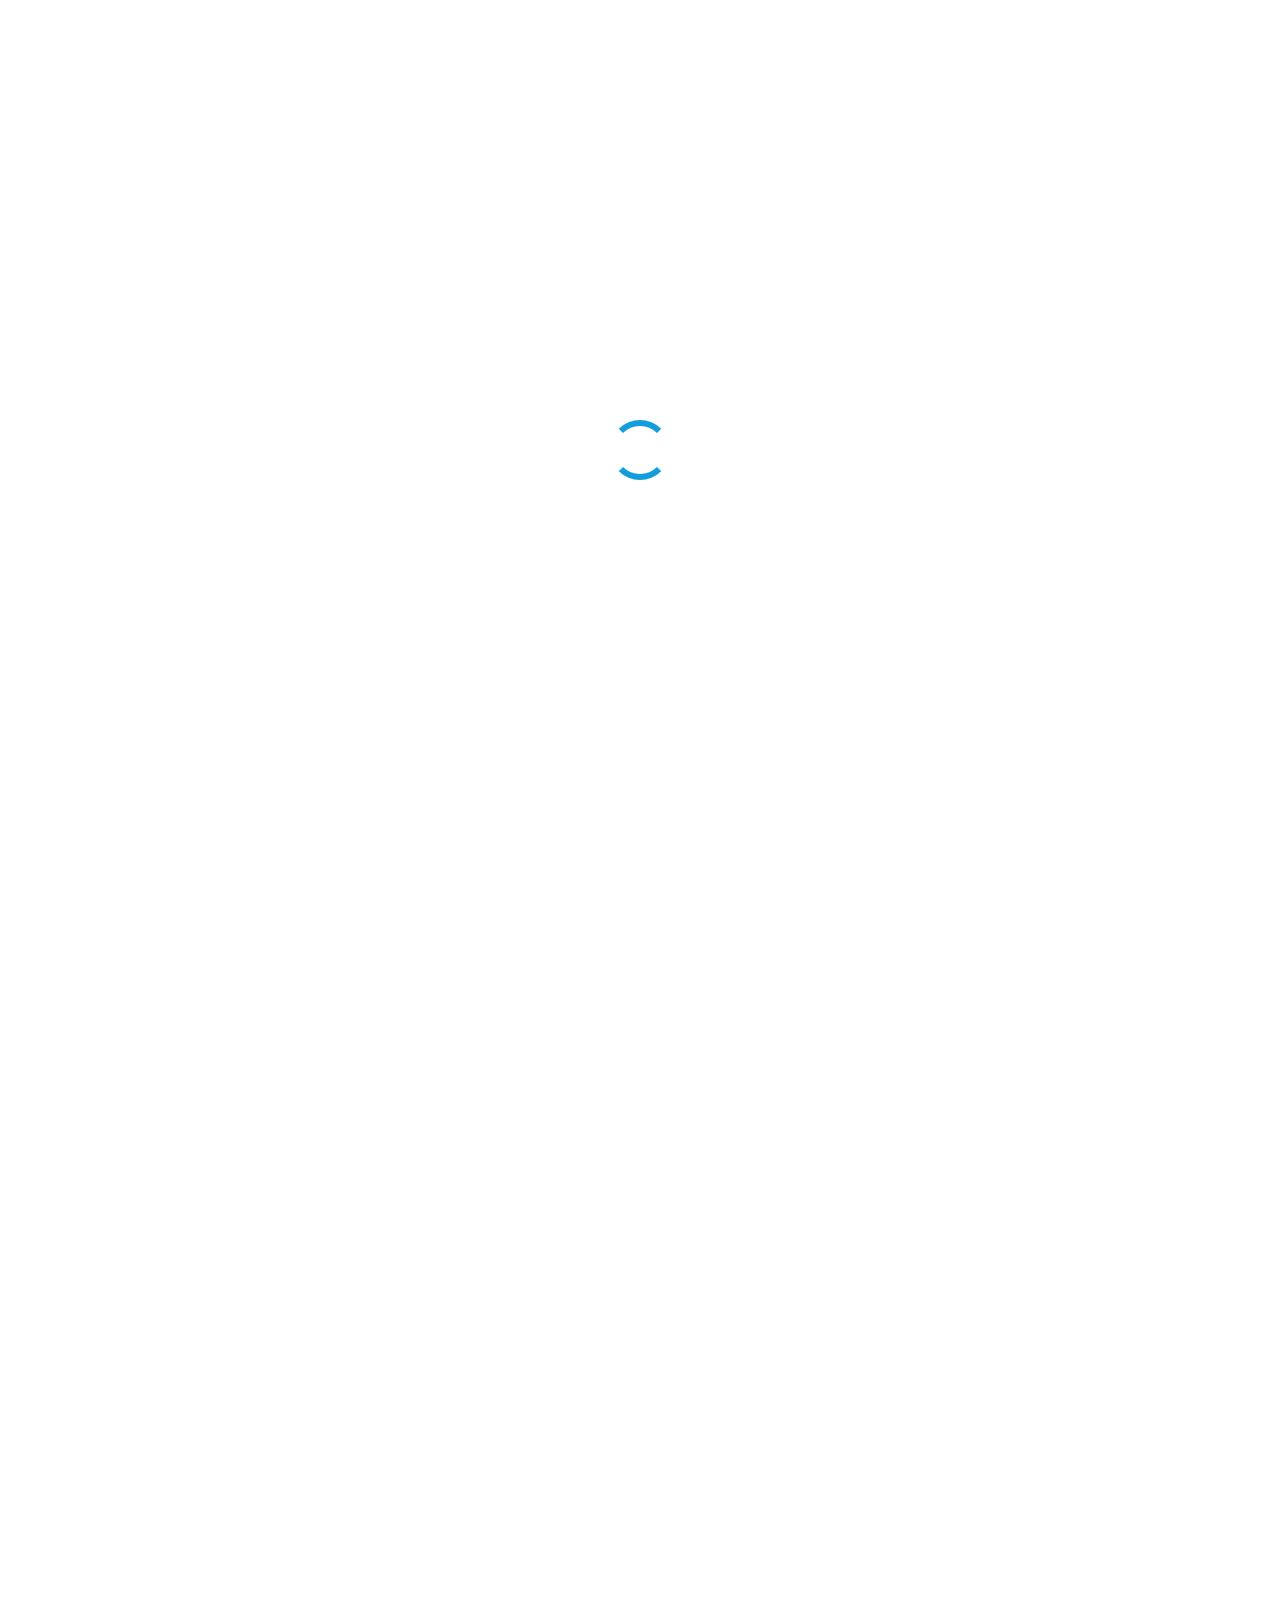
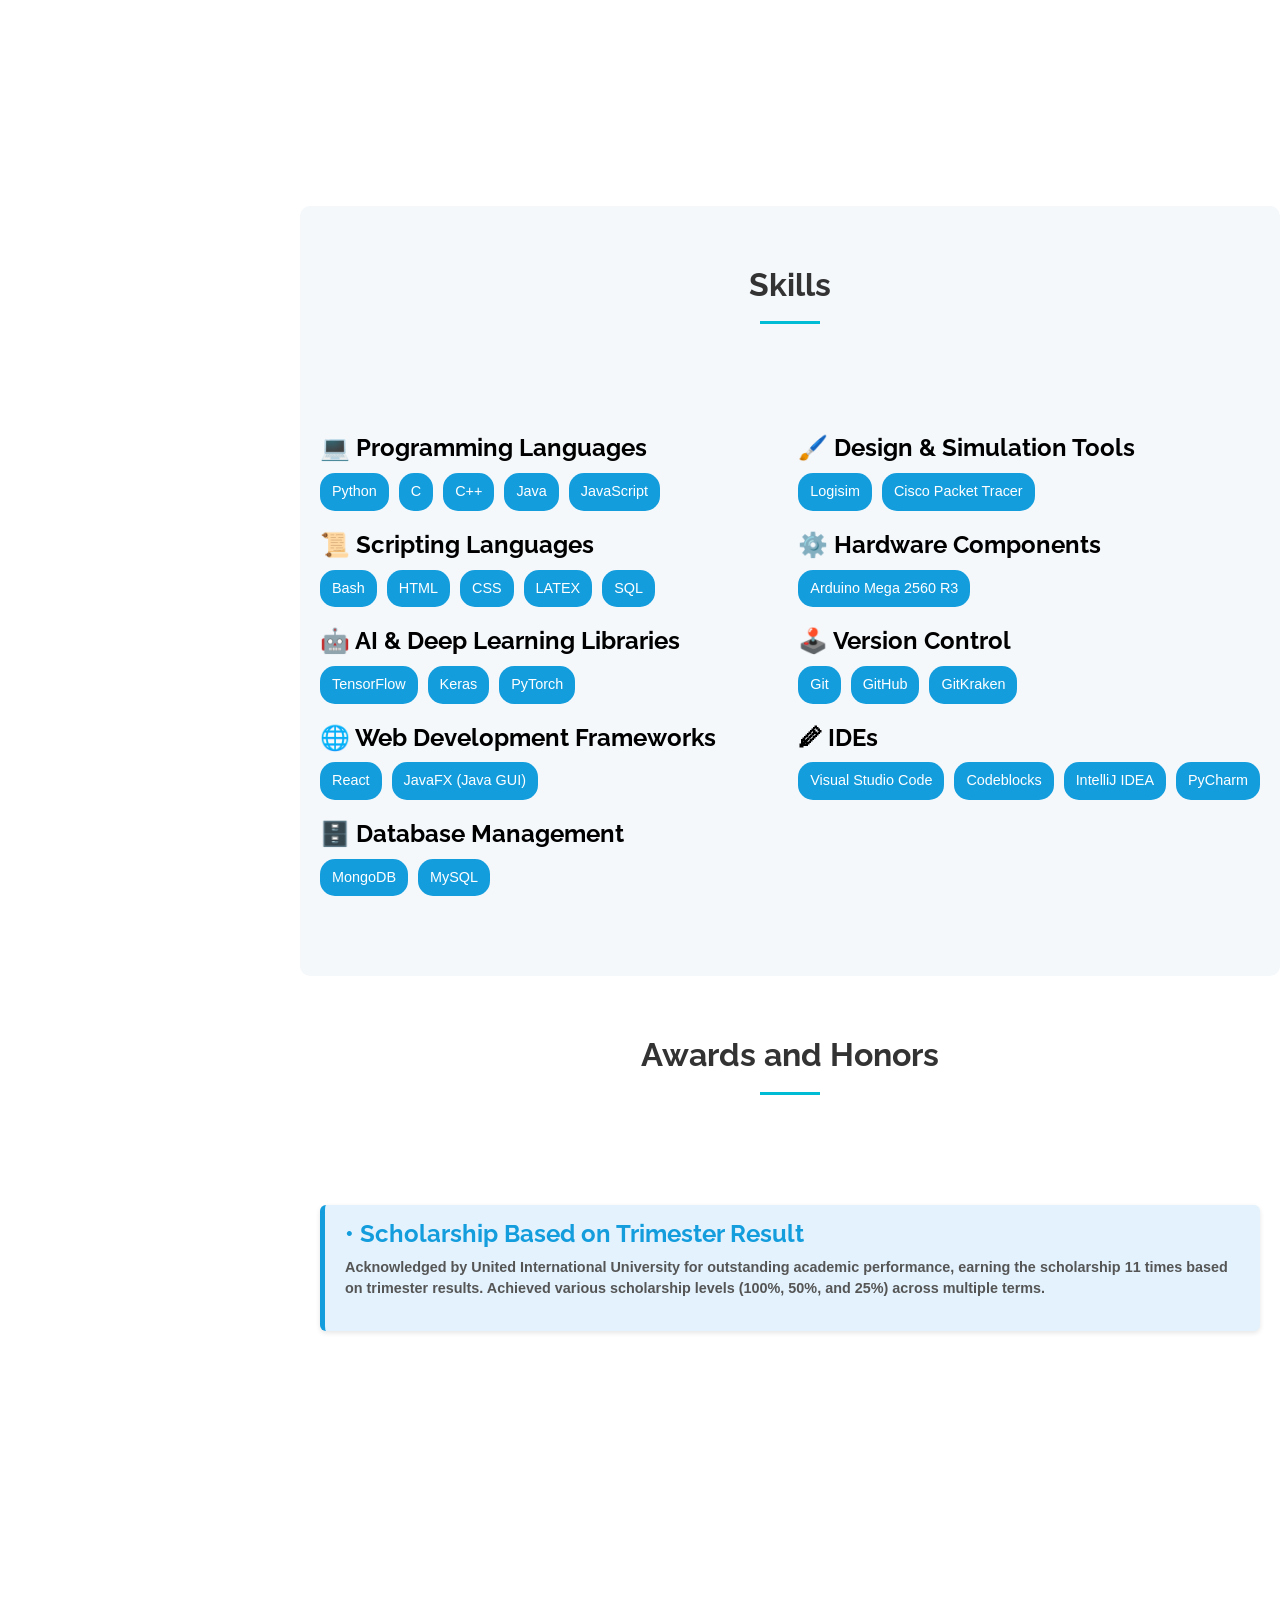
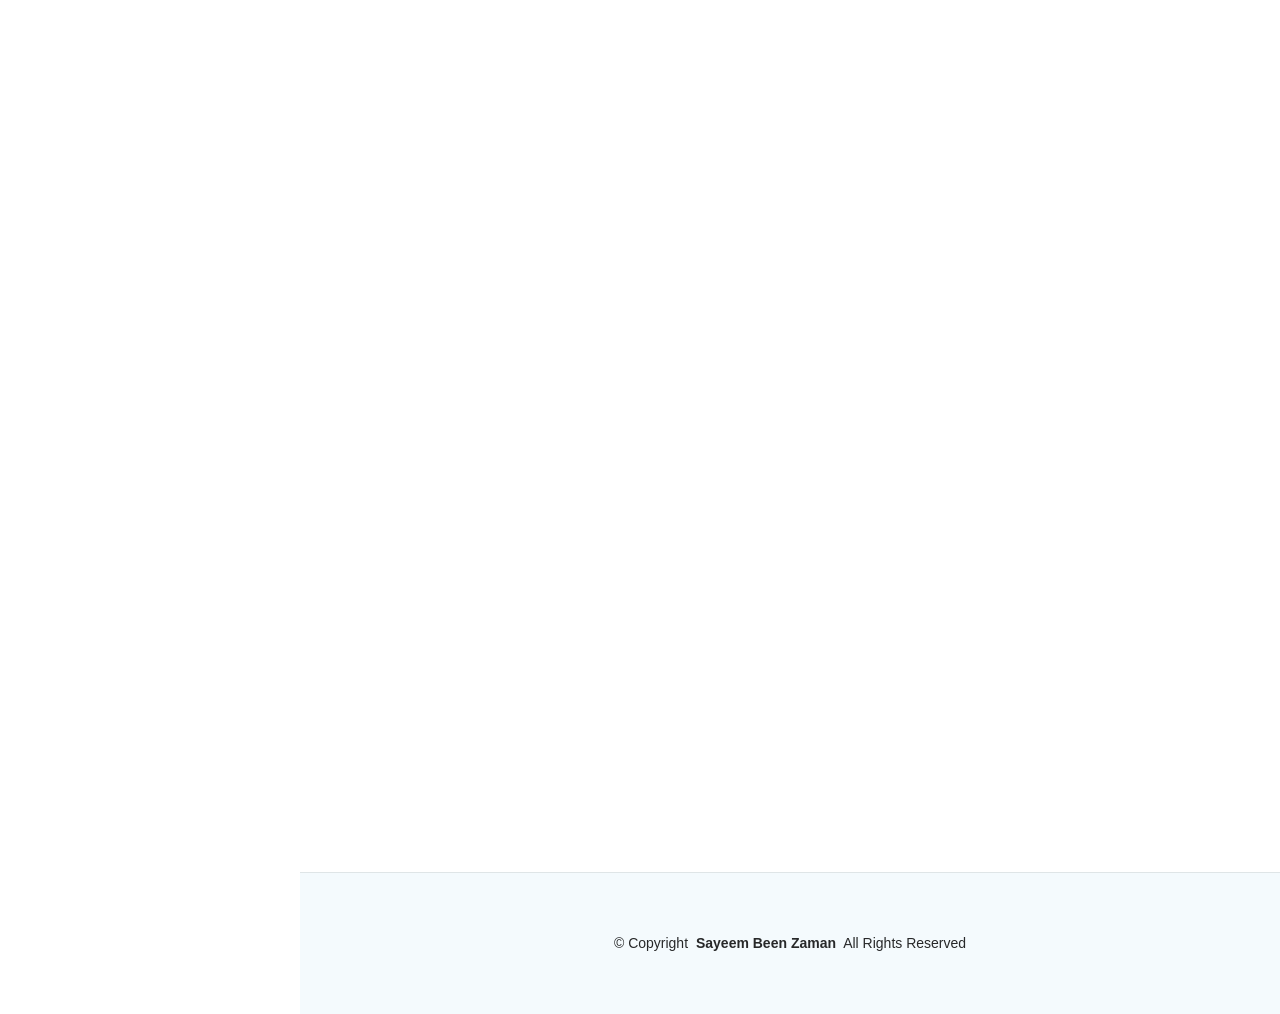
==== commit d9f2a312: "added skill, award section" ====
--- a/index.html
+++ b/index.html
@@ -54,9 +54,10 @@
     <div class="social-links text-center">
       <!-- <a href="#" class="twitter"><i class="bi bi-twitter-x"></i></a> -->
       <a href="https://www.facebook.com/sayeemzzzaman" target="_blank" class="facebook"><i class="bi bi-facebook"></i></a>
+      <a href="https://sayeemzzzaman.hashnode.dev/" target="_blank" class="hashnode"><i class="bi bi-hash"></i></a>
+      <!-- <a href="https://scholar.google.com/" target="_blank" class="google-plus"><i class="bi bi-google"></i></a> -->
+      <a href="https://www.linkedin.com/in/sayeemzzzaman/" target="_blank" class="linkedin"><i class="bi bi-linkedin"></i></a>
       <a href="https://www.instagram.com/sayeemzzzaman" target="_blank" class="instagram"><i class="bi bi-instagram"></i></a>
-      <a href="https://scholar.google.com/" target="_blank" class="google-plus"><i class="bi bi-google"></i></a>
-      <a href="https://www.linkedin.com/in/sayeemzzzaman/" target="_blank" class="linkedin"><i class="bi bi-linkedin"></i></a>
     </div>
 
     <nav id="navmenu" class="navmenu">
@@ -64,8 +65,9 @@
         <li><a href="#about" class="active"><i class="bi bi-house navicon"></i>Home</a></li>
         <!-- <li><a href="#about"><i class="bi bi-person navicon"></i> About</a></li> -->
         <li><a href="#resume"><i class="bi bi-file-earmark-text navicon"></i> Resume</a></li>
-        <li><a href="#portfolio"><i class="bi bi-images navicon"></i> Portfolio</a></li>
-        <li><a href="#services"><i class="bi bi-hdd-stack navicon"></i> Services</a></li>
+        <li><a href="#skills"><i class="bi bi-lightbulb navicon"></i> Skills</a></li>
+        <li><a href="#awards"><i class="bi bi-award navicon"></i> Awards & Honors</a></li>
+        <li><a href="#contact"><i class="bi bi-envelope navicon"></i> Contacts</a></li>
         <!-- <li class="dropdown"><a href="#"><i class="bi bi-menu-button navicon"></i> <span>Dropdown</span> <i class="bi bi-chevron-down toggle-dropdown"></i></a>
           <ul>
             <li><a href="#">Dropdown 1</a></li>
@@ -83,7 +85,7 @@
             <li><a href="#">Dropdown 4</a></li>
           </ul>
         </li> -->
-        <li><a href="#contact"><i class="bi bi-envelope navicon"></i> Contact</a></li>
+        <!-- <li><a href="#contact"><i class="bi bi-envelope navicon"></i> Contact</a></li> -->
       </ul>
     </nav>
 
@@ -114,11 +116,12 @@
 
       <div class="container" data-aos="fade-up" data-aos-delay="100">
 
-        <div class="row" style="display: flex; justify-content: center; gap: 20px;">
-          <div class="col-lg-4">
+        <!-- <div class="row" style="display: flex; justify-content: center; gap: 20px;"> -->
+        <div class="row" style="display: flex; justify-content: center; align-items:center; gap: 20px;">
+          <div class="col-lg-5">
             <img src="assets/img/hero-bg.jpg" class="img-fluid" alt="">
           </div>
-          <div class="col-lg-4" style="padding-top: 130px;">
+          <div class="col-lg-6" style="padding-top: 30px;">
             <h1 style="font-weight: bold;">Sayeem Been Zaman</h1>
             <hr>
             <!-- <p style="border-bottom: 10px;"></p> -->
@@ -306,16 +309,125 @@
 
     </section><!-- /Resume Section -->
 
+    <section id="skills" class="skills section-bg">
+      <div class="container">
+        <div class="section-title">
+          <h2>Skills</h2>
+        </div>
+    
+        <div class="skills-content" style="display: flex; justify-content: space-between;">
+          <div>
+            <div class="skill-category">
+              <h3>💻 Programming Languages</h3>
+              <div class="skills-list">
+                <span class="skill-tag">Python</span>
+                <span class="skill-tag">C</span>
+                <span class="skill-tag">C++</span>
+                <span class="skill-tag">Java</span>
+                <span class="skill-tag">JavaScript</span>
+              </div>
+            </div>
+      
+            <div class="skill-category">
+              <h3>📜 Scripting Languages</h3>
+              <div class="skills-list">
+                <span class="skill-tag">Bash</span>
+                <span class="skill-tag">HTML</span>
+                <span class="skill-tag">CSS</span>
+                <span class="skill-tag">LATEX</span>
+                <span class="skill-tag">SQL</span>
+              </div>
+            </div>
+            <div class="skill-category">
+              <h3>🤖 AI & Deep Learning Libraries</h3>
+              <div class="skills-list">
+                <span class="skill-tag">TensorFlow</span>
+                <span class="skill-tag">Keras</span>
+                <span class="skill-tag">PyTorch</span>
+              </div>
+            </div>
+            <div class="skill-category">
+              <h3>🌐 Web Development Frameworks</h3>
+              <div class="skills-list">
+                <span class="skill-tag">React</span>
+                <span class="skill-tag">JavaFX (Java GUI)</span>
+              </div>
+            </div>
+            <div class="skill-category">
+              <h3>🗄️ Database Management</h3>
+              <div class="skills-list">
+                <span class="skill-tag">MongoDB</span>
+                <span class="skill-tag">MySQL</span>
+              </div>
+            </div>
+          </div>
+          <div>
+            <div class="skill-category">
+              <h3>🖌️ Design & Simulation Tools</h3>
+              <div class="skills-list">
+                <span class="skill-tag">Logisim</span>
+                <span class="skill-tag">Cisco Packet Tracer</span>
+              </div>
+            </div>
+            <div class="skill-category">
+              <h3>⚙️ Hardware Components</h3>
+              <div class="skills-list">
+                <span class="skill-tag">Arduino Mega 2560 R3</span>
+              </div>
+            </div>
+            <div class="skill-category">
+              <h3>🕹️ Version Control</h3>
+              <div class="skills-list">
+                <span class="skill-tag">Git</span>
+                <span class="skill-tag">GitHub</span>
+                <span class="skill-tag">GitKraken</span>
+              </div>
+            </div>
+            <div class="skill-category">
+              <h3>🖉 IDEs</h3>
+              <div class="skills-list">
+                <span class="skill-tag">Visual Studio Code</span>
+                <span class="skill-tag">Codeblocks</span>
+                <span class="skill-tag">IntelliJ IDEA</span>
+                <span class="skill-tag">PyCharm</span>
+              </div>
+          </div>
+          </div>
+          
+          <!-- Additional skill sections can be added similarly -->
+        </div>
+      </div>
+    </section>
+    
+    <section id="awards" class="awards">
+      <div class="container">
+        <div class="section-title">
+          <h2>Awards and Honors</h2>
+        </div>
+    
+        <div class="award-item">
+          <h5>• Scholarship Based on Trimester Result</h5>
+          <p class="award-description">
+            Acknowledged by United International University for outstanding academic performance, earning the scholarship 11 times based on trimester results. Achieved various scholarship levels (100%, 50%, and 25%) across multiple terms.
+          </p>
+        </div>
+        <!-- Additional award items can be added similarly -->
+      </div>
+    </section>
+    
+
+
     <!-- Skills Section -->
-    <section id="skills" class="skills section light-background">
+    <!-- <section id="skills" class="skills section light-background"> -->
 
       <!-- Section Title -->
-      <div class="container section-title" data-aos="fade-up">
+      <!-- <div class="container section-title" data-aos="fade-up">
         <h2>Skills</h2>
-        <p>Necessitatibus eius consequatur ex aliquid fuga eum quidem sint consectetur velit</p>
-      </div><!-- End Section Title -->
-
-      <div class="container" data-aos="fade-up" data-aos-delay="100">
+        <p>Necessitatibus eius consequatur ex aliquid fuga eum quidem sint consectetur velit</p> -->
+      <!-- </div> -->
+      <!-- End Section Title -->
+
+      <!-- <div class="container" data-aos="fade-up" data-aos-delay="100">
 
         <div class="row skills-content skills-animation">
 
@@ -326,23 +438,26 @@
               <div class="progress-bar-wrap">
                 <div class="progress-bar" role="progressbar" aria-valuenow="100" aria-valuemin="0" aria-valuemax="100"></div>
               </div>
-            </div><!-- End Skills Item -->
-
-            <div class="progress">
+            </div> -->
+            <!-- End Skills Item -->
+
+            <!-- <div class="progress">
               <span class="skill"><span>CSS</span> <i class="val">90%</i></span>
               <div class="progress-bar-wrap">
                 <div class="progress-bar" role="progressbar" aria-valuenow="90" aria-valuemin="0" aria-valuemax="100"></div>
               </div>
-            </div><!-- End Skills Item -->
-
+            </div> -->
+            <!-- End Skills Item -->
+<!-- 
             <div class="progress">
               <span class="skill"><span>JavaScript</span> <i class="val">75%</i></span>
               <div class="progress-bar-wrap">
                 <div class="progress-bar" role="progressbar" aria-valuenow="75" aria-valuemin="0" aria-valuemax="100"></div>
               </div>
-            </div><!-- End Skills Item -->
-
-          </div>
+            </div> -->
+            <!-- End Skills Item -->
+
+          <!-- </div>
 
           <div class="col-lg-6">
 
@@ -351,29 +466,33 @@
               <div class="progress-bar-wrap">
                 <div class="progress-bar" role="progressbar" aria-valuenow="80" aria-valuemin="0" aria-valuemax="100"></div>
               </div>
-            </div><!-- End Skills Item -->
-
-            <div class="progress">
+            </div> -->
+            <!-- End Skills Item -->
+
+            <!-- <div class="progress">
               <span class="skill"><span>WordPress/CMS</span> <i class="val">90%</i></span>
               <div class="progress-bar-wrap">
                 <div class="progress-bar" role="progressbar" aria-valuenow="90" aria-valuemin="0" aria-valuemax="100"></div>
               </div>
-            </div><!-- End Skills Item -->
-
-            <div class="progress">
+            </div> -->
+            <!-- End Skills Item -->
+
+            <!-- <div class="progress">
               <span class="skill"><span>Photoshop</span> <i class="val">55%</i></span>
               <div class="progress-bar-wrap">
                 <div class="progress-bar" role="progressbar" aria-valuenow="55" aria-valuemin="0" aria-valuemax="100"></div>
               </div>
-            </div><!-- End Skills Item -->
-
-          </div>
+            </div> -->
+            <!-- End Skills Item -->
+
+          <!-- </div>
 
         </div>
 
       </div>
 
-    </section><!-- /Skills Section -->
+    </section> -->
+    <!-- /Skills Section -->
 
     
 
@@ -569,15 +688,16 @@
     <!-- /Portfolio Section -->
 
     <!-- Services Section -->
-    <section id="services" class="services section">
+    <!-- <section id="services" class="services section"> -->
 
       <!-- Section Title -->
-      <div class="container section-title" data-aos="fade-up">
+      <!-- <div class="container section-title" data-aos="fade-up">
         <h2>Awards &amp; Honors</h2>
         <p>Magnam dolores commodi suscipit. Necessitatibus eius consequatur ex aliquid fuga eum quidem. Sit sint consectetur velit. Quisquam quos quisquam cupiditate. Et nemo qui impedit suscipit alias ea. Quia fugiat sit in iste officiis commodi quidem hic quas.</p>
-      </div><!-- End Section Title -->
-
-      <div class="container">
+      </div> -->
+      <!-- End Section Title -->
+
+      <!-- <div class="container">
 
         <div class="row gy-4">
 
@@ -587,54 +707,59 @@
               <h4 class="title"><a href="service-details.html" class="stretched-link">Lorem Ipsum</a></h4>
               <p class="description">Voluptatum deleniti atque corrupti quos dolores et quas molestias excepturi sint occaecati cupiditate non provident</p>
             </div>
-          </div>
+          </div> -->
           <!-- End Service Item -->
 
-          <div class="col-lg-4 col-md-6 service-item d-flex" data-aos="fade-up" data-aos-delay="200">
+          <!-- <div class="col-lg-4 col-md-6 service-item d-flex" data-aos="fade-up" data-aos-delay="200">
             <div class="icon flex-shrink-0"><i class="bi bi-card-checklist"></i></div>
             <div>
               <h4 class="title"><a href="service-details.html" class="stretched-link">Dolor Sitema</a></h4>
               <p class="description">Minim veniam, quis nostrud exercitation ullamco laboris nisi ut aliquip ex ea commodo consequat tarad limino ata</p>
             </div>
-          </div><!-- End Service Item -->
-
-          <div class="col-lg-4 col-md-6 service-item d-flex" data-aos="fade-up" data-aos-delay="300">
+          </div> -->
+          <!-- End Service Item -->
+
+          <!-- <div class="col-lg-4 col-md-6 service-item d-flex" data-aos="fade-up" data-aos-delay="300">
             <div class="icon flex-shrink-0"><i class="bi bi-bar-chart"></i></div>
             <div>
               <h4 class="title"><a href="service-details.html" class="stretched-link">Sed ut perspiciatis</a></h4>
               <p class="description">Duis aute irure dolor in reprehenderit in voluptate velit esse cillum dolore eu fugiat nulla pariatur</p>
             </div>
-          </div><!-- End Service Item -->
-
+          </div> -->
+          <!-- End Service Item -->
+<!-- 
           <div class="col-lg-4 col-md-6 service-item d-flex" data-aos="fade-up" data-aos-delay="400">
             <div class="icon flex-shrink-0"><i class="bi bi-binoculars"></i></div>
             <div>
               <h4 class="title"><a href="service-details.html" class="stretched-link">Magni Dolores</a></h4>
               <p class="description">Excepteur sint occaecat cupidatat non proident, sunt in culpa qui officia deserunt mollit anim id est laborum</p>
             </div>
-          </div><!-- End Service Item -->
-
-          <div class="col-lg-4 col-md-6 service-item d-flex" data-aos="fade-up" data-aos-delay="500">
+          </div> -->
+          <!-- End Service Item -->
+
+          <!-- <div class="col-lg-4 col-md-6 service-item d-flex" data-aos="fade-up" data-aos-delay="500">
             <div class="icon flex-shrink-0"><i class="bi bi-brightness-high"></i></div>
             <div>
               <h4 class="title"><a href="service-details.html" class="stretched-link">Nemo Enim</a></h4>
               <p class="description">At vero eos et accusamus et iusto odio dignissimos ducimus qui blanditiis praesentium voluptatum deleniti atque</p>
             </div>
-          </div><!-- End Service Item -->
-
-          <div class="col-lg-4 col-md-6 service-item d-flex" data-aos="fade-up" data-aos-delay="600">
+          </div> -->
+          <!-- End Service Item -->
+
+          <!-- <div class="col-lg-4 col-md-6 service-item d-flex" data-aos="fade-up" data-aos-delay="600">
             <div class="icon flex-shrink-0"><i class="bi bi-calendar4-week"></i></div>
             <div>
               <h4 class="title"><a href="service-details.html" class="stretched-link">Eiusmod Tempor</a></h4>
               <p class="description">Et harum quidem rerum facilis est et expedita distinctio. Nam libero tempore, cum soluta nobis est eligendi</p>
             </div>
-          </div><!-- End Service Item -->
-
-        </div>
+          </div> -->
+          <!-- End Service Item -->
+
+        <!-- </div>
 
       </div>
 
-    </section>
+    </section> -->
     <!-- /Services Section -->
 
     <!-- Testimonials Section -->
@@ -769,7 +894,7 @@
 
         <div class="row gy-4">
 
-          <div class="col-lg-5">
+          <div class="col-lg-6">
 
             <div class="info-wrap">
               <div class="info-item d-flex" data-aos="fade-up" data-aos-delay="200">
@@ -802,8 +927,8 @@
             </div>
           </div>
 
-          <div class="col-lg-7">
-            <form action="forms/contact.php" method="post" class="php-email-form" data-aos="fade-up" data-aos-delay="200">
+          <div class="col-lg-6">
+            <!-- <form action="" method="post" class="php-email-form" data-aos="fade-up" data-aos-delay="200"> -->
               <!-- <div class="row gy-4"> -->
 
                 <!-- <div class="col-md-6">
@@ -852,15 +977,9 @@
 
     <div class="container">
       <div class="copyright text-center ">
-        <p>© <span>Copyright</span> <strong class="px-1 sitename">iPortfolio</strong> <span>All Rights Reserved</span></p>
+        <p>© <span>Copyright</span> <strong class="px-1 sitename">Sayeem Been Zaman</strong> <span>All Rights Reserved</span></p>
       </div>
-      <div class="credits">
-        <!-- All the links in the footer should remain intact. -->
-        <!-- You can delete the links only if you've purchased the pro version. -->
-        <!-- Licensing information: https://bootstrapmade.com/license/ -->
-        <!-- Purchase the pro version with working PHP/AJAX contact form: [buy-url] -->
-        Designed by <a href="https://bootstrapmade.com/">BootstrapMade</a>
-      </div>
+
     </div>
 
   </footer>
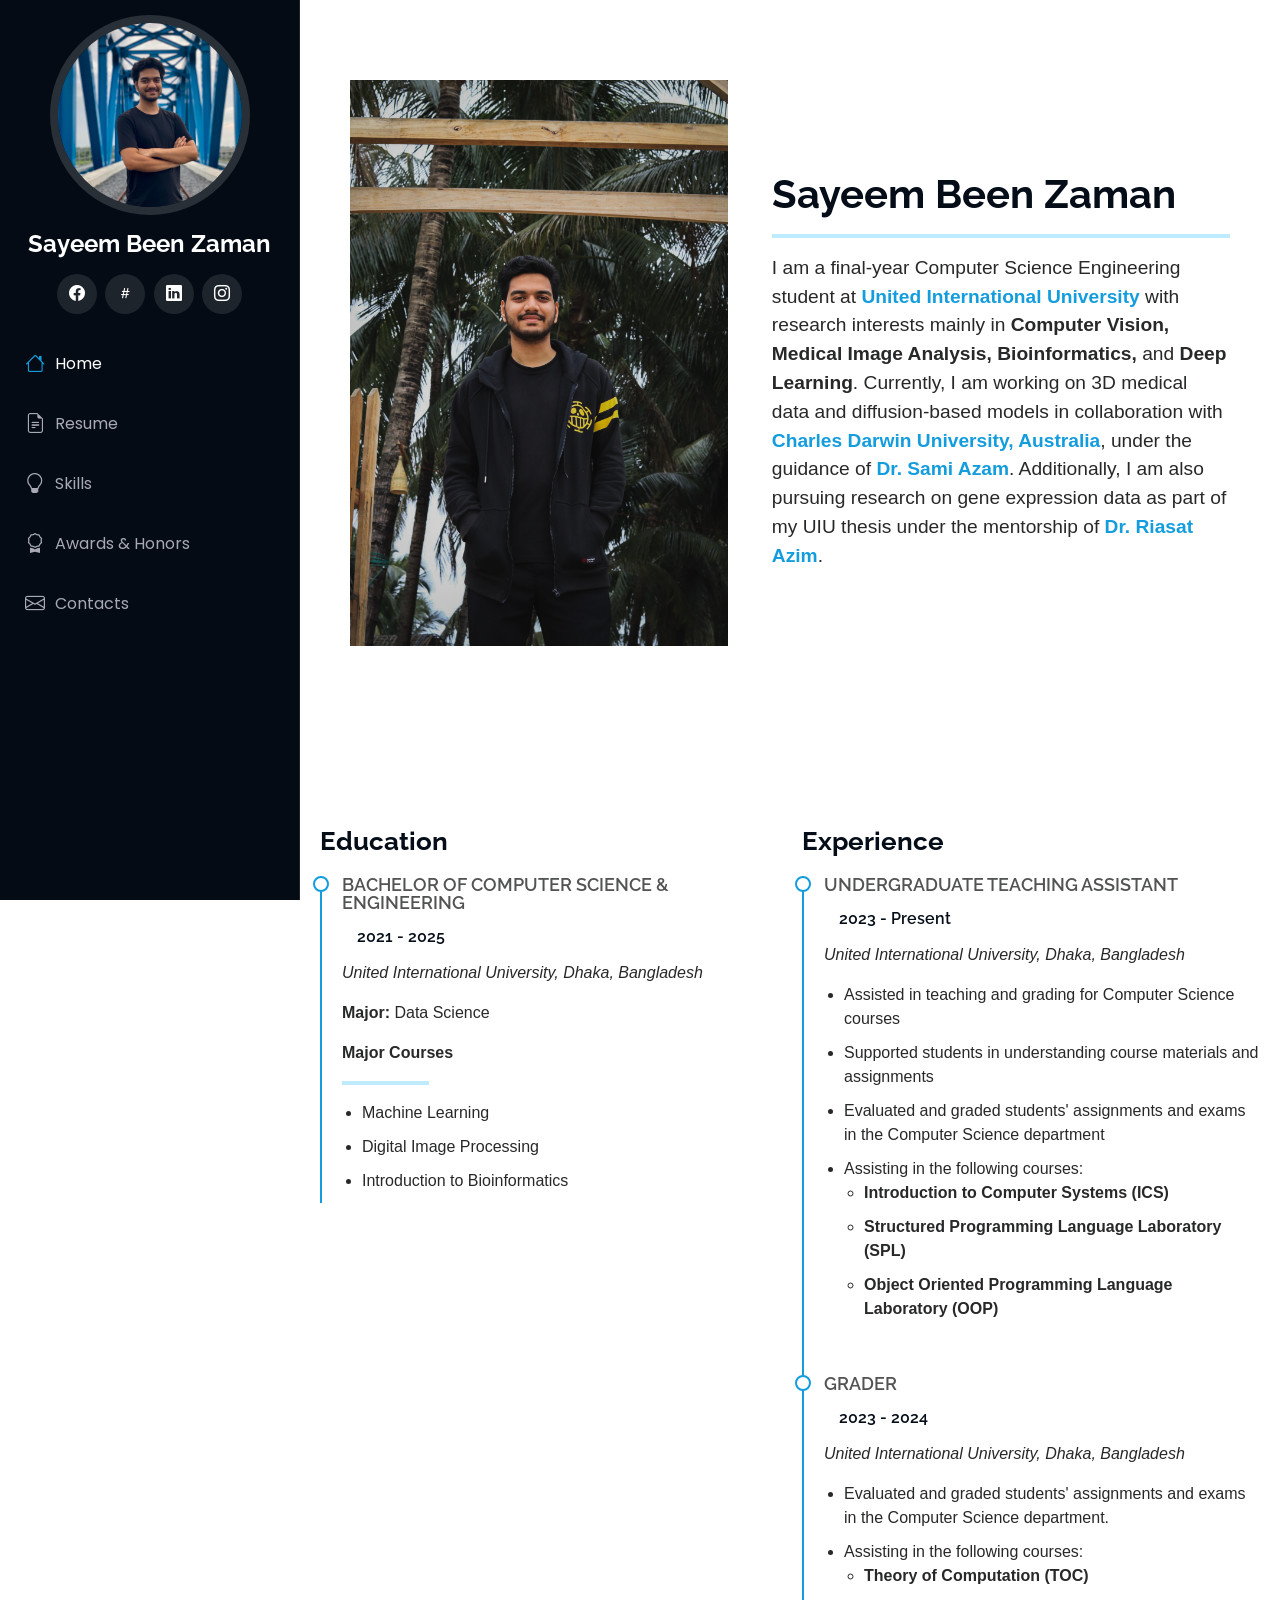
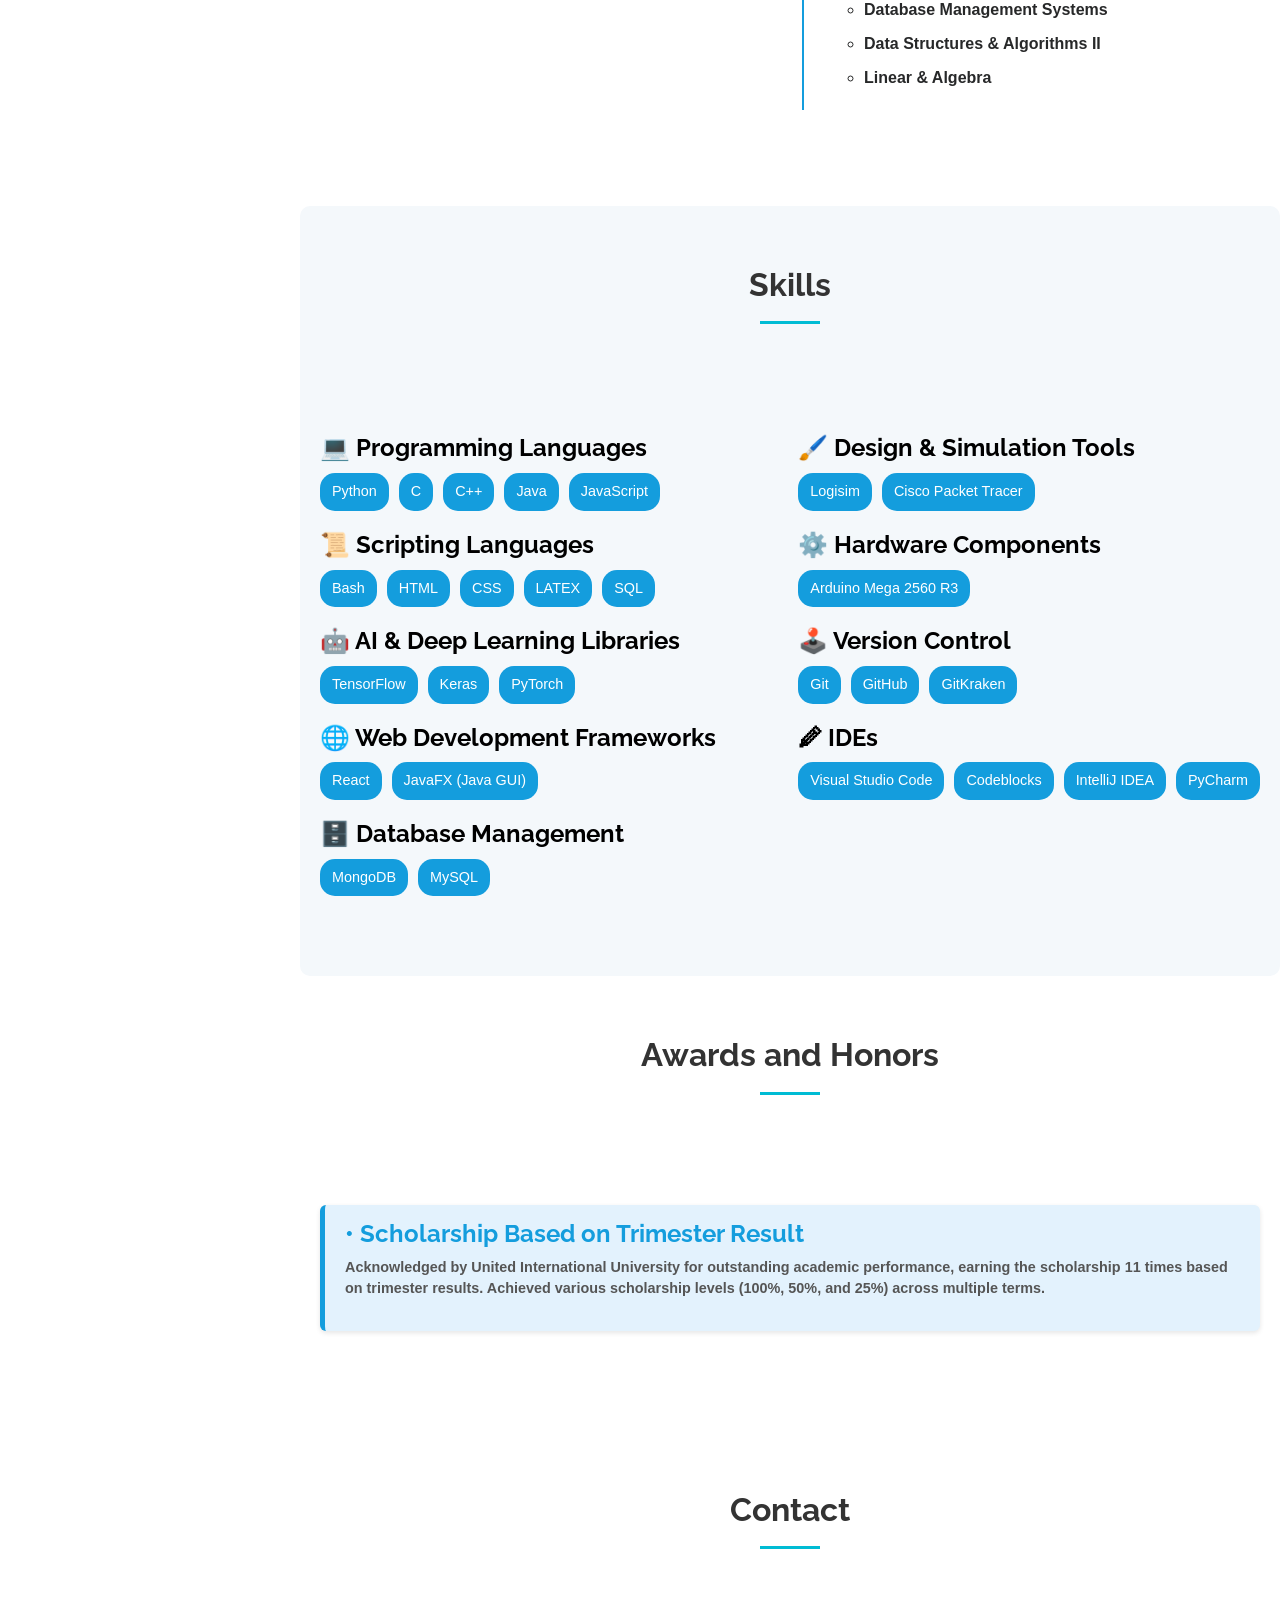
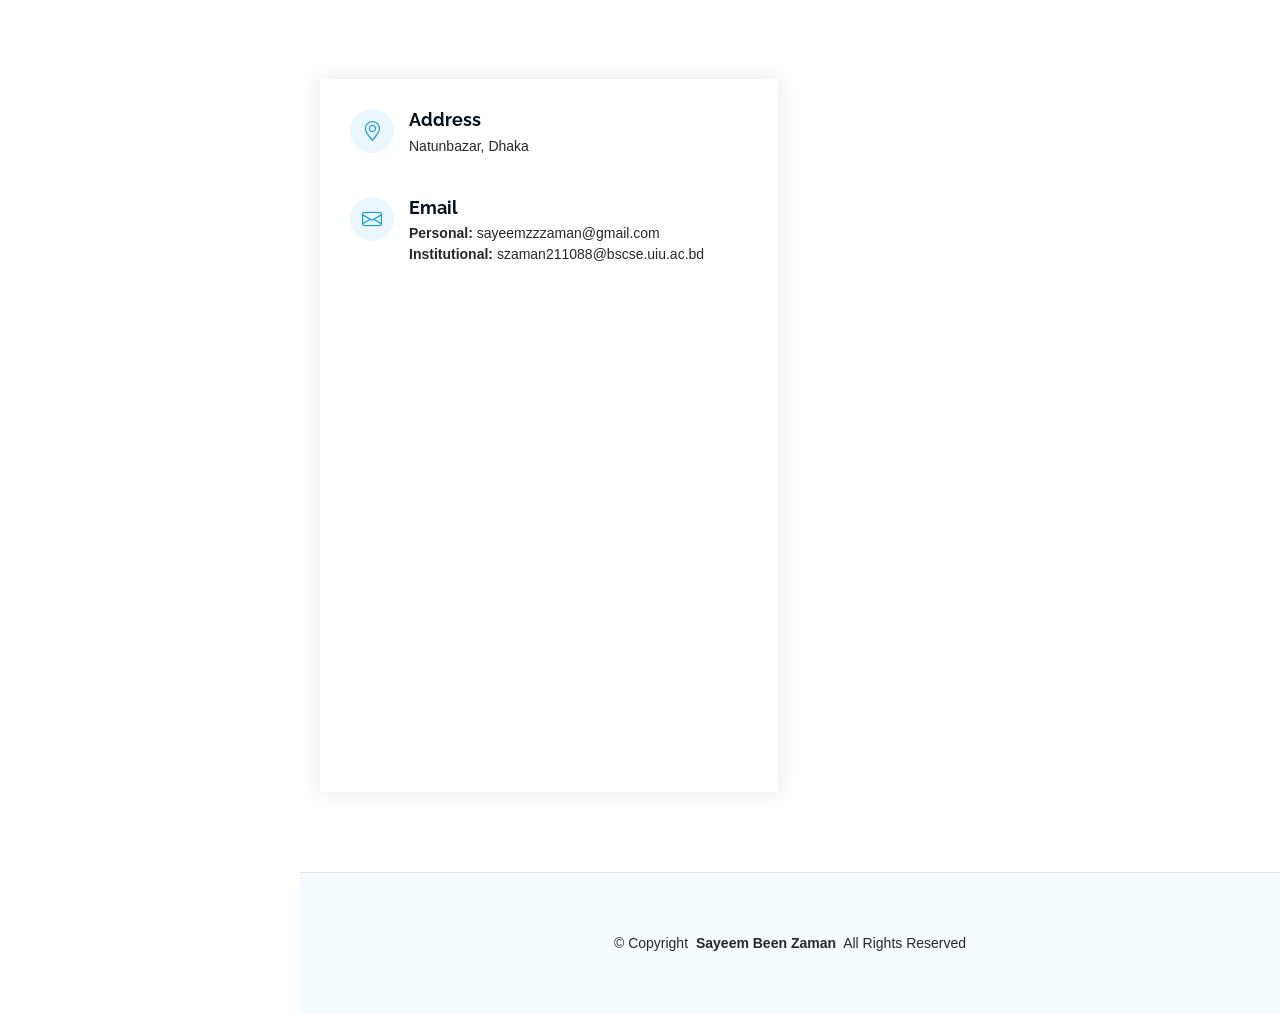
==== commit efcf1a22: "updated" ====
--- a/index.html
+++ b/index.html
@@ -9,8 +9,8 @@
   <meta content="" name="keywords">
 
   <!-- Favicons -->
-  <link href="assets/img/favicon.png" rel="icon">
-  <link href="assets/img/apple-touch-icon.png" rel="apple-touch-icon">
+  <!-- <link href="assets/img/favicon.png" rel="icon">
+  <link href="assets/img/apple-touch-icon.png" rel="apple-touch-icon"> -->
 
   <!-- Fonts -->
   <link href="https://fonts.googleapis.com" rel="preconnect">
--- a/assets/css/main.css
+++ b/assets/css/main.css
@@ -0,0 +1,1387 @@
+
+/* MINE */
+hr {
+  height: 4px;
+  color: #00aeff;
+  background: #00aeff;
+  font-size: 0;
+  border: 0;
+  /* width: 200px; */
+}
+
+/* Global Styles */
+* {
+  margin: 0;
+  padding: 0;
+  box-sizing: border-box;
+  font-family: Arial, sans-serif;
+}
+
+.container {
+  max-width: 1000px;
+  margin: 0 auto;
+  padding: 20px;
+}
+
+/* Section Title */
+.section-title {
+  text-align: center;
+  margin-bottom: 30px;
+}
+
+.section-title h2 {
+  font-size: 2rem;
+  color: #333;
+  position: relative;
+  display: inline-block;
+  padding-bottom: 10px;
+}
+
+.section-title h2:after {
+  content: "";
+  width: 60px;
+  height: 3px;
+  background-color: #00bcd4;
+  position: absolute;
+  bottom: 0;
+  left: 50%;
+  transform: translateX(-50%);
+}
+
+/* Skills Section */
+.skills {
+  background-color: #f4f8fb;
+  padding: 40px 0;
+  border-radius: 10px;
+}
+
+.skill-category {
+  margin-bottom: 20px;
+}
+
+.skill-category h3 {
+  font-size: 1.5rem;
+  /* color: #00796b; */
+  color: #000000;
+  font-weight: bold;
+  margin-bottom: 10px;
+}
+
+.skills-list {
+  display: flex;
+  flex-wrap: wrap;
+  gap: 10px;
+}
+
+.skill-tag {
+  /* background-color: #00796b; */
+  background-color: #149ddd;
+  color: #fff;
+  padding: 8px 12px;
+  border-radius: 15px;
+  font-size: 0.9rem;
+  transition: background-color 0.3s;
+}
+
+.skill-tag:hover {
+  /* background-color: #004d40; */
+  background-color: #000000;
+}
+
+/* Awards Section */
+.awards {
+  padding: 40px 0;
+}
+
+.award-item {
+  background: #e3f2fd;
+  padding: 15px 20px;
+  border-radius: 6px;
+  margin-bottom: 20px;
+  box-shadow: 0 2px 5px rgba(0, 0, 0, 0.1);
+  /* border-left: 5px solid #00796b; */
+  border-left: 5px solid #149ddd;
+}
+
+.award-item h5 {
+  font-size: 1.5rem;
+  /* color: #00796b; */
+  color: #149ddd;
+  font-weight: bolder;
+}
+
+.award-description {
+  font-size: 0.9rem;
+  color: #555;
+  line-height: 1.5;
+  margin-top: 5px;
+  font-weight: 600;
+}
+
+/* Fonts */
+:root {
+  --default-font: "Roboto",  system-ui, -apple-system, "Segoe UI", Roboto, "Helvetica Neue", Arial, "Noto Sans", "Liberation Sans", sans-serif, "Apple Color Emoji", "Segoe UI Emoji", "Segoe UI Symbol", "Noto Color Emoji";
+  --heading-font: "Raleway",  sans-serif;
+  --nav-font: "Poppins",  sans-serif;
+}
+
+/* Global Colors - The following color variables are used throughout the website. Updating them here will change the color scheme of the entire website */
+:root { 
+  --background-color: #ffffff; /* Background color for the entire website, including individual sections */
+  --default-color: #272829; /* Default color used for the majority of the text content across the entire website */
+  --heading-color: #050d18; /* Color for headings, subheadings and title throughout the website */
+  --accent-color: #149ddd; /* Accent color that represents your brand on the website. It's used for buttons, links, and other elements that need to stand out */
+  --surface-color: #ffffff; /* The surface color is used as a background of boxed elements within sections, such as cards, icon boxes, or other elements that require a visual separation from the global background. */
+  --contrast-color: #ffffff; /* Contrast color for text, ensuring readability against backgrounds of accent, heading, or default colors. */
+}
+
+/* Nav Menu Colors - The following color variables are used specifically for the navigation menu. They are separate from the global colors to allow for more customization options */
+:root {
+  --nav-color: #a8a9b4;  /* The default color of the main navmenu links */
+  --nav-hover-color: #ffffff; /* Applied to main navmenu links when they are hovered over or active */
+  --nav-mobile-background-color: #040b14; /* Used as the background color for mobile navigation menu */
+  --nav-dropdown-background-color: #040b14; /* Used as the background color for dropdown items that appear when hovering over primary navigation items */
+  --nav-dropdown-color: #a8a9b4; /* Used for navigation links of the dropdown items in the navigation menu. */
+  --nav-dropdown-hover-color: #ffffff; /* Similar to --nav-hover-color, this color is applied to dropdown navigation links when they are hovered over. */
+}
+
+/* Color Presets - These classes override global colors when applied to any section or element, providing reuse of the sam color scheme. */
+
+.light-background {
+  --background-color: #f4fafd;
+  --surface-color: #ffffff;
+}
+
+.dark-background {
+  --background-color: #040b14;
+  --default-color: #ffffff;
+  --heading-color: #ffffff;
+  --surface-color: #151f2b;
+  --contrast-color: #ffffff;
+}
+
+/* Smooth scroll */
+:root {
+  scroll-behavior: smooth;
+}
+
+
+
+
+/*--------------------------------------------------------------
+# General Styling & Shared Classes
+--------------------------------------------------------------*/
+body {
+  color: var(--default-color);
+  background-color: var(--background-color);
+  font-family: var(--default-font);
+}
+
+a {
+  color: var(--accent-color);
+  text-decoration: none;
+  transition: 0.3s;
+}
+
+a:hover {
+  color: color-mix(in srgb, var(--accent-color), transparent 25%);
+  text-decoration: none;
+}
+
+h1,
+h2,
+h3,
+h4,
+h5,
+h6 {
+  color: var(--heading-color);
+  font-family: var(--heading-font);
+}
+
+/* PHP Email Form Messages
+------------------------------*/
+.php-email-form .error-message {
+  display: none;
+  background: #df1529;
+  color: #ffffff;
+  text-align: left;
+  padding: 15px;
+  margin-bottom: 24px;
+  font-weight: 600;
+}
+
+.php-email-form .sent-message {
+  display: none;
+  color: #ffffff;
+  background: #059652;
+  text-align: center;
+  padding: 15px;
+  margin-bottom: 24px;
+  font-weight: 600;
+}
+
+.php-email-form .loading {
+  display: none;
+  background: var(--surface-color);
+  text-align: center;
+  padding: 15px;
+  margin-bottom: 24px;
+}
+
+.php-email-form .loading:before {
+  content: "";
+  display: inline-block;
+  border-radius: 50%;
+  width: 24px;
+  height: 24px;
+  margin: 0 10px -6px 0;
+  border: 3px solid var(--accent-color);
+  border-top-color: var(--surface-color);
+  animation: php-email-form-loading 1s linear infinite;
+}
+
+@keyframes php-email-form-loading {
+  0% {
+    transform: rotate(0deg);
+  }
+
+  100% {
+    transform: rotate(360deg);
+  }
+}
+
+/*--------------------------------------------------------------
+# Global Header
+--------------------------------------------------------------*/
+.header {
+  color: var(--default-color);
+  background-color: var(--background-color);
+  position: fixed;
+  top: 0;
+  left: 0;
+  bottom: 0;
+  padding: 0 15px;
+  width: 300px;
+  transition: all ease-in-out 0.3s;
+  overflow-y: auto;
+  z-index: 997;
+  border-right: 1px solid color-mix(in srgb, var(--default-color), transparent 90%);
+}
+
+.header .profile-img img {
+  margin: 15px auto;
+  display: block;
+  height: 200px;
+  width: 200px;
+  border: 8px solid color-mix(in srgb, var(--default-color), transparent 85%);
+}
+
+.header .logo {
+  line-height: 1;
+  margin-bottom: 15px;
+}
+
+.header .logo img {
+  max-height: 32px;
+  margin-right: 8px;
+}
+
+.header .logo h1 {
+  font-size: 24px;
+  margin: 0;
+  font-weight: 700;
+  color: var(--heading-color);
+}
+
+.header .social-links {
+  margin: 0 0 20px 0;
+}
+
+.header .social-links a {
+  font-size: 16px;
+  display: inline-flex;
+  align-items: center;
+  justify-content: center;
+  background: color-mix(in srgb, var(--default-color), transparent 90%);
+  color: var(--default-color);
+  margin: 0 2px;
+  border-radius: 50%;
+  text-align: center;
+  width: 40px;
+  height: 40px;
+  transition: 0.3s;
+}
+
+.header .social-links a:hover {
+  color: var(--contrast-color);
+  background: var(--accent-color);
+}
+
+@media (min-width: 1200px) {
+
+  .header~main,
+  .header~#footer {
+    margin-left: 300px;
+  }
+}
+
+@media (max-width: 1199px) {
+  .header {
+    left: -100%;
+  }
+}
+
+.header.header-show {
+  left: 0;
+}
+
+.header .header-toggle {
+  color: var(--contrast-color);
+  background-color: var(--accent-color);
+  font-size: 22px;
+  display: flex;
+  align-items: center;
+  justify-content: center;
+  width: 40px;
+  height: 40px;
+  border-radius: 50%;
+  cursor: pointer;
+  position: fixed;
+  top: 15px;
+  right: 15px;
+  z-index: 9999;
+  transition: background-color 0.3s;
+}
+
+.header .header-toggle:hover {
+  color: var(--contrast-color);
+  background-color: color-mix(in srgb, var(--accent-color) 90%, white 15%);
+}
+
+/*--------------------------------------------------------------
+# Navigation Menu
+--------------------------------------------------------------*/
+.mobile-nav-toggle {
+  display: none;
+}
+
+.navmenu {
+  padding: 0;
+  z-index: 9997;
+}
+
+.navmenu ul {
+  list-style: none;
+  padding: 0 0 20px 0;
+  margin: 0;
+}
+
+.navmenu a,
+.navmenu a:focus {
+  color: var(--nav-color);
+  padding: 15px 10px;
+  font-family: var(--nav-font);
+  font-size: 16px;
+  font-weight: 400;
+  display: flex;
+  align-items: center;
+  white-space: nowrap;
+  transition: 0.3s;
+  width: 100%;
+}
+
+.navmenu a .navicon,
+.navmenu a:focus .navicon {
+  font-size: 20px;
+  margin-right: 10px;
+}
+
+.navmenu a .toggle-dropdown,
+.navmenu a:focus .toggle-dropdown {
+  font-size: 12px;
+  line-height: 0;
+  margin-left: auto;
+  width: 30px;
+  height: 30px;
+  display: flex;
+  align-items: center;
+  justify-content: center;
+  border-radius: 50%;
+  transition: 0.3s;
+  flex-shrink: 0;
+  background-color: color-mix(in srgb, var(--accent-color), transparent 90%);
+}
+
+.navmenu a .toggle-dropdown:hover,
+.navmenu a:focus .toggle-dropdown:hover {
+  background-color: var(--accent-color);
+  color: var(--contrast-color);
+}
+
+.navmenu a:hover,
+.navmenu .active,
+.navmenu .active:focus {
+  color: var(--nav-hover-color);
+}
+
+.navmenu a:hover .navicon,
+.navmenu .active .navicon,
+.navmenu .active:focus .navicon {
+  color: var(--accent-color);
+}
+
+.navmenu .active .toggle-dropdown,
+.navmenu .active:focus .toggle-dropdown {
+  background-color: var(--accent-color);
+  color: var(--contrast-color);
+  transform: rotate(180deg);
+}
+
+.navmenu .dropdown {
+  display: block;
+}
+
+.navmenu .dropdown a,
+.navmenu .dropdown a:focus {
+  color: --nav-dropdown-color;
+}
+
+.navmenu .dropdown a:hover,
+.navmenu .dropdown .active,
+.navmenu .dropdown .active:focus {
+  color: var(--nav-dropdown-hover-color);
+}
+
+.navmenu .dropdown ul {
+  position: static;
+  display: none;
+  z-index: 99;
+  padding: 5px 10px;
+  margin: 5px 10px;
+  background-color: var(--nav-dropdown-background-color);
+  border: 1px solid color-mix(in srgb, var(--default-color), transparent 90%);
+  box-shadow: none;
+  transition: all 0.5s ease-in-out;
+}
+
+.navmenu .dropdown ul ul {
+  background-color: rgba(33, 37, 41, 0.1);
+}
+
+.navmenu .dropdown>.dropdown-active {
+  display: block;
+  background-color: rgba(33, 37, 41, 0.03);
+}
+
+/*--------------------------------------------------------------
+# Global Footer
+--------------------------------------------------------------*/
+.footer {
+  color: var(--default-color);
+  background-color: var(--background-color);
+  font-size: 14px;
+  padding: 40px 0;
+  position: relative;
+  border-top: 1px solid color-mix(in srgb, var(--default-color), transparent 90%);
+}
+
+.footer .copyright p {
+  margin-bottom: 0;
+}
+
+.footer .credits {
+  margin-top: 4px;
+  font-size: 13px;
+  text-align: center;
+}
+
+/*--------------------------------------------------------------
+# Preloader
+--------------------------------------------------------------*/
+#preloader {
+  position: fixed;
+  inset: 0;
+  z-index: 999999;
+  overflow: hidden;
+  background: var(--background-color);
+  transition: all 0.6s ease-out;
+}
+
+#preloader:before {
+  content: "";
+  position: fixed;
+  top: calc(50% - 30px);
+  left: calc(50% - 30px);
+  border: 6px solid #ffffff;
+  border-color: var(--accent-color) transparent var(--accent-color) transparent;
+  border-radius: 50%;
+  width: 60px;
+  height: 60px;
+  animation: animate-preloader 1.5s linear infinite;
+}
+
+@keyframes animate-preloader {
+  0% {
+    transform: rotate(0deg);
+  }
+
+  100% {
+    transform: rotate(360deg);
+  }
+}
+
+/*--------------------------------------------------------------
+# Scroll Top Button
+--------------------------------------------------------------*/
+.scroll-top {
+  position: fixed;
+  visibility: hidden;
+  opacity: 0;
+  right: 15px;
+  bottom: -15px;
+  z-index: 99999;
+  background-color: var(--accent-color);
+  width: 44px;
+  height: 44px;
+  border-radius: 50px;
+  transition: all 0.4s;
+}
+
+.scroll-top i {
+  font-size: 24px;
+  color: var(--contrast-color);
+  line-height: 0;
+}
+
+.scroll-top:hover {
+  background-color: color-mix(in srgb, var(--accent-color), transparent 20%);
+  color: var(--contrast-color);
+}
+
+.scroll-top.active {
+  visibility: visible;
+  opacity: 1;
+  bottom: 15px;
+}
+
+/*--------------------------------------------------------------
+# Disable aos animation delay on mobile devices
+--------------------------------------------------------------*/
+@media screen and (max-width: 768px) {
+  [data-aos-delay] {
+    transition-delay: 0 !important;
+  }
+}
+
+/*--------------------------------------------------------------
+# Global Page Titles & Breadcrumbs
+--------------------------------------------------------------*/
+.page-title {
+  color: var(--default-color);
+  background-color: var(--background-color);
+  padding: 25px 0;
+  position: relative;
+}
+
+.page-title h1 {
+  font-size: 24px;
+  font-weight: 700;
+}
+
+.page-title .breadcrumbs ol {
+  display: flex;
+  flex-wrap: wrap;
+  list-style: none;
+  padding: 0;
+  margin: 0;
+  font-size: 14px;
+  font-weight: 400;
+}
+
+.page-title .breadcrumbs ol li+li {
+  padding-left: 10px;
+}
+
+.page-title .breadcrumbs ol li+li::before {
+  content: "/";
+  display: inline-block;
+  padding-right: 10px;
+  color: color-mix(in srgb, var(--default-color), transparent 70%);
+}
+
+/*--------------------------------------------------------------
+# Global Sections
+--------------------------------------------------------------*/
+section,
+.section {
+  color: var(--default-color);
+  background-color: var(--background-color);
+  padding: 60px 0;
+  overflow: clip;
+}
+
+/*--------------------------------------------------------------
+# Global Section Titles
+--------------------------------------------------------------*/
+.section-title {
+  padding-bottom: 60px;
+  position: relative;
+}
+
+.section-title h2 {
+  font-size: 32px;
+  font-weight: 700;
+  margin-bottom: 20px;
+  padding-bottom: 20px;
+  position: relative;
+}
+
+.section-title h2:after underline{
+  content: "";
+  position: absolute;
+  display: block;
+  width: 50px;
+  height: 3px;
+  background: var(--accent-color);
+  left: 0;
+  bottom: 0;
+}
+
+.section-title p {
+  margin-bottom: 0;
+}
+
+/*--------------------------------------------------------------
+# Hero Section
+--------------------------------------------------------------*/
+.hero {
+  width: 100%;
+  min-height: 100vh;
+  position: relative;
+  padding: 80px 0;
+  display: flex;
+  align-items: center;
+  justify-content: center;
+}
+
+.hero img {
+  position: absolute;
+  inset: 0;
+  display: block;
+  width: 100%;
+  height: 100%;
+  object-fit: cover;
+  z-index: 1;
+}
+
+.hero:before {
+  content: "";
+  background: color-mix(in srgb, var(--background-color), transparent 70%);
+  position: absolute;
+  inset: 0;
+  z-index: 2;
+}
+
+.hero .container {
+  position: relative;
+  z-index: 3;
+}
+
+.hero h2 {
+  margin: 0;
+  font-size: 64px;
+  font-weight: 700;
+}
+
+.hero p {
+  margin: 5px 0 0 0;
+  font-size: 26px;
+}
+
+.hero p span {
+  letter-spacing: 1px;
+  border-bottom: 2px solid var(--accent-color);
+}
+
+.hero .social-links {
+  margin-top: 25px;
+}
+
+.hero .social-links a {
+  font-size: 24px;
+  display: inline-block;
+  color: color-mix(in srgb, var(--default-color), transparent 50%);
+  line-height: 1;
+  margin-right: 20px;
+  transition: 0.3s;
+}
+
+.hero .social-links a:hover {
+  color: var(--accent-color);
+}
+
+@media (max-width: 768px) {
+  .hero h2 {
+    font-size: 32px;
+  }
+
+  .hero p {
+    font-size: 20px;
+  }
+}
+
+/*--------------------------------------------------------------
+# About Section
+--------------------------------------------------------------*/
+.about .content h2 {
+  font-weight: 700;
+  font-size: 24px;
+}
+
+.about .content ul {
+  list-style: none;
+  padding: 0;
+}
+
+.about .content ul li {
+  margin-bottom: 20px;
+  display: flex;
+  align-items: center;
+}
+
+.about .content ul strong {
+  margin-right: 10px;
+}
+
+.about .content ul i {
+  font-size: 16px;
+  margin-right: 5px;
+  color: var(--accent-color);
+  line-height: 0;
+}
+
+/*--------------------------------------------------------------
+# Stats Section
+--------------------------------------------------------------*/
+.stats .stats-item {
+  padding: 30px;
+  width: 100%;
+}
+
+.stats .stats-item i {
+  color: var(--accent-color);
+  display: block;
+  font-size: 44px;
+  float: left;
+  line-height: 0;
+}
+
+.stats .stats-item .purecounter {
+  color: var(--heading-color);
+  font-size: 48px;
+  line-height: 40px;
+  display: block;
+  font-weight: 700;
+  margin-left: 60px;
+}
+
+.stats .stats-item p {
+  color: color-mix(in srgb, var(--default-color), transparent 40%);
+  padding: 15px 0 0 0;
+  margin: 0 0 0 60px;
+  font-family: var(--heading-font);
+  font-size: 14px;
+}
+
+/*--------------------------------------------------------------
+# Skills Section
+--------------------------------------------------------------*/
+.skills .progress {
+  height: 60px;
+  display: block;
+  background: none;
+  border-radius: 0;
+}
+
+.skills .progress .skill {
+  color: var(--heading-color);
+  padding: 0;
+  margin: 0 0 6px 0;
+  text-transform: uppercase;
+  display: block;
+  font-weight: 600;
+  font-family: var(--heading-font);
+}
+
+.skills .progress .skill .val {
+  float: right;
+  font-style: normal;
+}
+
+.skills .progress-bar-wrap {
+  background: color-mix(in srgb, var(--default-color), transparent 90%);
+  height: 10px;
+}
+
+.skills .progress-bar {
+  width: 1px;
+  height: 10px;
+  transition: 0.9s;
+  background-color: var(--accent-color);
+}
+
+/*--------------------------------------------------------------
+# Resume Section
+--------------------------------------------------------------*/
+.resume .resume-title {
+  color: var(--heading-color);
+  font-size: 26px;
+  font-weight: 700;
+  margin-top: 20px;
+  margin-bottom: 20px;
+}
+
+.resume .resume-item {
+  padding: 0 0 20px 20px;
+  margin-top: -2px;
+  border-left: 2px solid var(--accent-color);
+  position: relative;
+}
+
+.resume .resume-item h4 {
+  line-height: 18px;
+  font-size: 18px;
+  font-weight: 600;
+  text-transform: uppercase;
+  color: color-mix(in srgb, var(--default-color), transparent 20%);
+  margin-bottom: 10px;
+}
+
+.resume .resume-item h5 {
+  font-size: 16px;
+  padding: 5px 15px;
+  display: inline-block;
+  font-weight: 600;
+  margin-bottom: 10px;
+}
+
+.resume .resume-item ul {
+  padding-left: 20px;
+}
+
+.resume .resume-item ul li {
+  padding-bottom: 10px;
+}
+
+.resume .resume-item:last-child {
+  padding-bottom: 0;
+}
+
+.resume .resume-item::before {
+  content: "";
+  position: absolute;
+  width: 16px;
+  height: 16px;
+  border-radius: 50px;
+  left: -9px;
+  top: 0;
+  background: var(--background-color);
+  border: 2px solid var(--accent-color);
+}
+
+/*--------------------------------------------------------------
+# Portfolio Section
+--------------------------------------------------------------*/
+.portfolio .portfolio-filters {
+  padding: 0;
+  margin: 0 auto 20px auto;
+  list-style: none;
+  text-align: center;
+}
+
+.portfolio .portfolio-filters li {
+  cursor: pointer;
+  display: inline-block;
+  padding: 0;
+  font-size: 14px;
+  font-weight: 400;
+  margin: 0 10px;
+  line-height: 1;
+  text-transform: uppercase;
+  margin-bottom: 10px;
+  transition: all 0.3s ease-in-out;
+}
+
+.portfolio .portfolio-filters li:hover,
+.portfolio .portfolio-filters li.filter-active {
+  color: var(--accent-color);
+}
+
+.portfolio .portfolio-filters li:first-child {
+  margin-left: 0;
+}
+
+.portfolio .portfolio-filters li:last-child {
+  margin-right: 0;
+}
+
+@media (max-width: 575px) {
+  .portfolio .portfolio-filters li {
+    font-size: 14px;
+    margin: 0 5px;
+  }
+}
+
+.portfolio .portfolio-content {
+  position: relative;
+  overflow: hidden;
+}
+
+.portfolio .portfolio-content img {
+  transition: 0.3s;
+}
+
+.portfolio .portfolio-content .portfolio-info {
+  opacity: 0;
+  position: absolute;
+  inset: 0;
+  z-index: 3;
+  transition: all ease-in-out 0.3s;
+  background: rgba(0, 0, 0, 0.6);
+  padding: 15px;
+}
+
+.portfolio .portfolio-content .portfolio-info h4 {
+  font-size: 14px;
+  padding: 5px 10px;
+  font-weight: 400;
+  color: #ffffff;
+  display: inline-block;
+  background-color: var(--accent-color);
+}
+
+.portfolio .portfolio-content .portfolio-info p {
+  position: absolute;
+  bottom: 10px;
+  text-align: center;
+  display: inline-block;
+  left: 0;
+  right: 0;
+  font-size: 16px;
+  font-weight: 600;
+  color: rgba(255, 255, 255, 0.8);
+}
+
+.portfolio .portfolio-content .portfolio-info .preview-link,
+.portfolio .portfolio-content .portfolio-info .details-link {
+  position: absolute;
+  left: calc(50% - 40px);
+  font-size: 26px;
+  top: calc(50% - 14px);
+  color: #fff;
+  transition: 0.3s;
+  line-height: 1.2;
+}
+
+.portfolio .portfolio-content .portfolio-info .preview-link:hover,
+.portfolio .portfolio-content .portfolio-info .details-link:hover {
+  color: var(--accent-color);
+}
+
+.portfolio .portfolio-content .portfolio-info .details-link {
+  left: 50%;
+  font-size: 34px;
+  line-height: 0;
+}
+
+.portfolio .portfolio-content:hover .portfolio-info {
+  opacity: 1;
+}
+
+.portfolio .portfolio-content:hover img {
+  transform: scale(1.1);
+}
+
+/*--------------------------------------------------------------
+# Services Section
+--------------------------------------------------------------*/
+.services .service-item {
+  position: relative;
+}
+
+.services .service-item .icon {
+  background: var(--accent-color);
+  display: flex;
+  align-items: center;
+  justify-content: center;
+  width: 54px;
+  height: 54px;
+  border-radius: 50%;
+  transition: 0.5s;
+  border: 1px solid var(--accent-color);
+  margin-right: 20px;
+}
+
+.services .service-item .icon i {
+  color: var(--contrast-color);
+  font-size: 24px;
+  line-height: 0;
+}
+
+.services .service-item:hover .icon {
+  background: var(--surface-color);
+}
+
+.services .service-item:hover .icon i {
+  color: var(--accent-color);
+}
+
+.services .service-item .title {
+  font-weight: 700;
+  margin-bottom: 15px;
+  font-size: 18px;
+}
+
+.services .service-item .title a {
+  color: var(--heading-color);
+}
+
+.services .service-item .title a:hover {
+  color: var(--accent-color);
+}
+
+.services .service-item .description {
+  line-height: 24px;
+  font-size: 14px;
+}
+
+/*--------------------------------------------------------------
+# Testimonials Section
+--------------------------------------------------------------*/
+.testimonials .testimonials-carousel,
+.testimonials .testimonials-slider {
+  overflow: hidden;
+}
+
+.testimonials .testimonial-item {
+  box-sizing: content-box;
+  text-align: center;
+  min-height: 320px;
+}
+
+.testimonials .testimonial-item .testimonial-img {
+  width: 90px;
+  border-radius: 50%;
+  margin: 0 auto;
+}
+
+.testimonials .testimonial-item h3 {
+  font-size: 18px;
+  font-weight: bold;
+  margin: 10px 0 5px 0;
+}
+
+.testimonials .testimonial-item h4 {
+  font-size: 14px;
+  color: color-mix(in srgb, var(--default-color), transparent 20%);
+  margin: 0;
+}
+
+.testimonials .testimonial-item .quote-icon-left,
+.testimonials .testimonial-item .quote-icon-right {
+  color: color-mix(in srgb, var(--accent-color), transparent 40%);
+  font-size: 26px;
+  line-height: 0;
+}
+
+.testimonials .testimonial-item .quote-icon-left {
+  display: inline-block;
+  left: -5px;
+  position: relative;
+}
+
+.testimonials .testimonial-item .quote-icon-right {
+  display: inline-block;
+  right: -5px;
+  position: relative;
+  top: 10px;
+  transform: scale(-1, -1);
+}
+
+.testimonials .testimonial-item p {
+  font-style: italic;
+  margin: 0 15px 15px 15px;
+  padding: 20px;
+  background-color: var(--surface-color);
+  position: relative;
+  margin-bottom: 35px;
+  border-radius: 6px;
+  box-shadow: 0px 2px 15px rgba(0, 0, 0, 0.1);
+}
+
+.testimonials .testimonial-item p::after {
+  content: "";
+  width: 0;
+  height: 0;
+  border-top: 20px solid var(--surface-color);
+  border-right: 20px solid transparent;
+  border-left: 20px solid transparent;
+  position: absolute;
+  bottom: -20px;
+  left: calc(50% - 20px);
+}
+
+.testimonials .swiper-wrapper {
+  height: auto;
+}
+
+.testimonials .swiper-pagination {
+  margin-top: 40px;
+  position: relative;
+}
+
+.testimonials .swiper-pagination .swiper-pagination-bullet {
+  width: 12px;
+  height: 12px;
+  background-color: var(--background-color);
+  opacity: 1;
+  border: 1px solid var(--accent-color);
+}
+
+.testimonials .swiper-pagination .swiper-pagination-bullet-active {
+  background-color: var(--accent-color);
+}
+
+/*--------------------------------------------------------------
+# Contact Section
+--------------------------------------------------------------*/
+.contact .info-wrap {
+  background-color: var(--surface-color);
+  box-shadow: 0px 0px 20px rgba(0, 0, 0, 0.1);
+  padding: 30px;
+}
+
+@media (max-width: 575px) {
+  .contact .info-wrap {
+    padding: 20px;
+  }
+}
+
+.contact .info-item {
+  margin-bottom: 40px;
+}
+
+.contact .info-item i {
+  font-size: 20px;
+  color: var(--accent-color);
+  background: color-mix(in srgb, var(--accent-color), transparent 92%);
+  width: 44px;
+  height: 44px;
+  display: flex;
+  justify-content: center;
+  align-items: center;
+  border-radius: 50px;
+  transition: all 0.3s ease-in-out;
+  margin-right: 15px;
+}
+
+.contact .info-item h3 {
+  padding: 0;
+  font-size: 18px;
+  font-weight: 700;
+  margin-bottom: 5px;
+}
+
+.contact .info-item p {
+  padding: 0;
+  margin-bottom: 0;
+  font-size: 14px;
+}
+
+.contact .info-item:hover i {
+  background: var(--accent-color);
+  color: var(--contrast-color);
+}
+
+.contact .php-email-form {
+  background-color: var(--surface-color);
+  height: 100%;
+  padding: 30px;
+  box-shadow: 0px 0px 20px rgba(0, 0, 0, 0.1);
+}
+
+@media (max-width: 575px) {
+  .contact .php-email-form {
+    padding: 20px;
+  }
+}
+
+.contact .php-email-form input[type=text],
+.contact .php-email-form input[type=email],
+.contact .php-email-form textarea {
+  font-size: 14px;
+  padding: 10px 15px;
+  box-shadow: none;
+  border-radius: 0;
+  color: var(--default-color);
+  background-color: var(--surface-color);
+  border-color: color-mix(in srgb, var(--default-color), transparent 80%);
+}
+
+.contact .php-email-form input[type=text]:focus,
+.contact .php-email-form input[type=email]:focus,
+.contact .php-email-form textarea:focus {
+  border-color: var(--accent-color);
+}
+
+.contact .php-email-form input[type=text]::placeholder,
+.contact .php-email-form input[type=email]::placeholder,
+.contact .php-email-form textarea::placeholder {
+  color: color-mix(in srgb, var(--default-color), transparent 70%);
+}
+
+.contact .php-email-form button[type=submit] {
+  color: var(--contrast-color);
+  background: var(--accent-color);
+  border: 0;
+  padding: 10px 30px;
+  transition: 0.4s;
+  border-radius: 50px;
+}
+
+.contact .php-email-form button[type=submit]:hover {
+  background: color-mix(in srgb, var(--accent-color), transparent 25%);
+}
+
+/*--------------------------------------------------------------
+# Portfolio Details Section
+--------------------------------------------------------------*/
+.portfolio-details .portfolio-details-slider img {
+  width: 100%;
+}
+
+.portfolio-details .portfolio-details-slider .swiper-pagination {
+  margin-top: 20px;
+  position: relative;
+}
+
+.portfolio-details .portfolio-details-slider .swiper-pagination .swiper-pagination-bullet {
+  width: 12px;
+  height: 12px;
+  background-color: color-mix(in srgb, var(--default-color), transparent 85%);
+  opacity: 1;
+}
+
+.portfolio-details .portfolio-details-slider .swiper-pagination .swiper-pagination-bullet-active {
+  background-color: var(--accent-color);
+}
+
+.portfolio-details .portfolio-info {
+  padding: 30px;
+  box-shadow: 0px 0 30px rgba(0, 0, 0, 0.1);
+}
+
+.portfolio-details .portfolio-info h3 {
+  font-size: 22px;
+  font-weight: 700;
+  margin-bottom: 20px;
+  padding-bottom: 20px;
+  border-bottom: 1px solid color-mix(in srgb, var(--default-color), transparent 85%);
+}
+
+.portfolio-details .portfolio-info ul {
+  list-style: none;
+  padding: 0;
+  font-size: 15px;
+}
+
+.portfolio-details .portfolio-info ul li+li {
+  margin-top: 10px;
+}
+
+.portfolio-details .portfolio-description {
+  padding-top: 30px;
+}
+
+.portfolio-details .portfolio-description h2 {
+  font-size: 26px;
+  font-weight: 700;
+  margin-bottom: 20px;
+}
+
+.portfolio-details .portfolio-description p {
+  padding: 0;
+  color: color-mix(in srgb, var(--default-color), transparent 30%);
+}
+
+/*--------------------------------------------------------------
+# Service Details Section
+--------------------------------------------------------------*/
+.service-details .services-list {
+  padding: 10px 30px;
+  border: 1px solid color-mix(in srgb, var(--default-color), transparent 90%);
+  margin-bottom: 20px;
+}
+
+.service-details .services-list a {
+  display: block;
+  line-height: 1;
+  padding: 8px 0 8px 15px;
+  border-left: 3px solid color-mix(in srgb, var(--default-color), transparent 70%);
+  margin: 20px 0;
+  color: color-mix(in srgb, var(--default-color), transparent 20%);
+  transition: 0.3s;
+}
+
+.service-details .services-list a.active {
+  color: var(--heading-color);
+  font-weight: 700;
+  border-color: var(--accent-color);
+}
+
+.service-details .services-list a:hover {
+  border-color: var(--accent-color);
+}
+
+.service-details .services-img {
+  margin-bottom: 20px;
+}
+
+.service-details h3 {
+  font-size: 26px;
+  font-weight: 700;
+}
+
+.service-details h4 {
+  font-size: 20px;
+  font-weight: 700;
+}
+
+.service-details p {
+  font-size: 15px;
+}
+
+.service-details ul {
+  list-style: none;
+  padding: 0;
+  font-size: 15px;
+}
+
+.service-details ul li {
+  padding: 5px 0;
+  display: flex;
+  align-items: center;
+}
+
+.service-details ul i {
+  font-size: 20px;
+  margin-right: 8px;
+  color: var(--accent-color);
+}
+
+/*--------------------------------------------------------------
+# Starter Section Section
+--------------------------------------------------------------*/
+.starter-section {
+  /* Add your styles here */
+}
